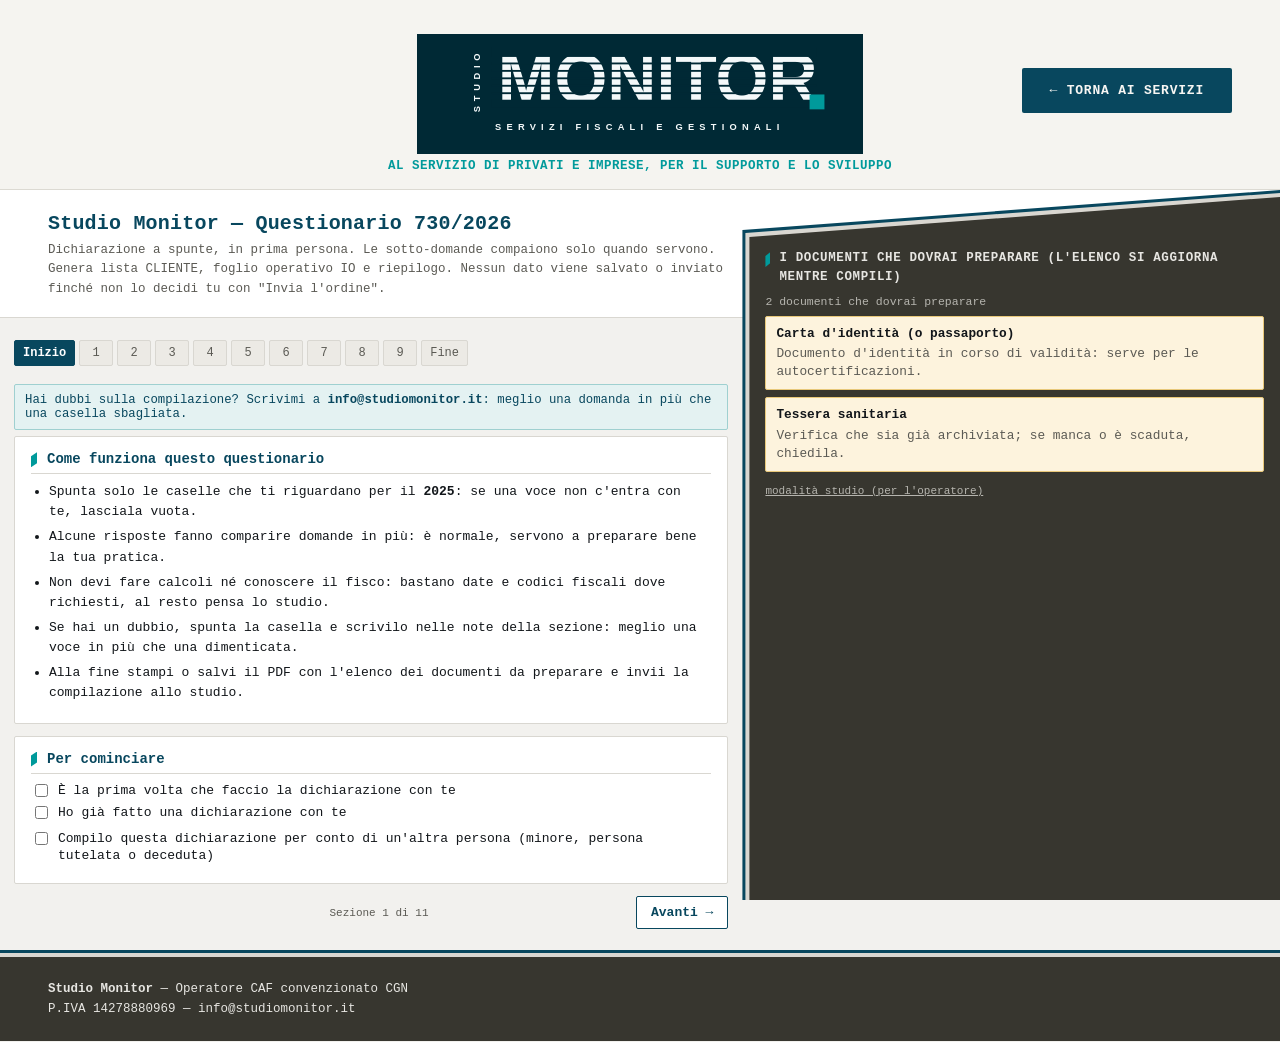
==== questionario-730.html @ 47b0ce0a "Add files via upload" ====
<!DOCTYPE html>
<html lang="it">
<head>
<meta charset="UTF-8">
<meta name="viewport" content="width=device-width, initial-scale=1">
<meta name="robots" content="noindex, nofollow">
<link rel="icon" type="image/svg+xml" href="Studio%20Monitor%20Favicon.svg">
<title>Studio Monitor — Questionario 730</title>
<style>
  :root{
    /* Palette Studio Monitor (C0) — identica a sito/stile.css */
    --petrolio:#08475E; --teal:#009a9b; --giallo:#F0B429;
    --grigio-scuro:#37362f; --sfondo-header:#f5f4f0; --bordo-header:#dcdad3;
    --bordo-chiaro:#d9d7d1;
    --mono:ui-monospace, SFMono-Regular, Menlo, Consolas, monospace;
    --header-h:190px;   /* stessa altezza dell'intestazione delle altre pagine */
    --panel-w:clamp(380px, 42vw, 620px);   /* larghezza del pannello documenti su PC */
    --tslant:4px;   /* inclinazione dei lati corti dei rettangolini teal */
    /* I vecchi nomi restano (li usano centinaia di regole qui sotto):
       cambiano solo i colori a cui puntano. */
    --blue:#08475E; --blue-dark:#08475E; --bg:#f2f1ee; --card:#ffffff;
    --border:#d9d7d1; --io:#e4f2f2; --io-border:#9fd0d0;
    --cli:#fdf3dd; --cli-border:#e8c87a; --text:#12161a; --muted:#5b5a54;
  }
  *{box-sizing:border-box;}
  /* barra di scorrimento SEMPRE presente, come in stile.css: senza, passando da uno
     step corto a uno lungo la larghezza cambia e il logo centrato "balla" di ~7px */
  html{overflow-y:scroll;}
  /* colonna: contenuto + piede sotto l'intestazione fissa. Il contenuto si allarga
     e spinge il piede in fondo, così resta appoggiato al fondo della finestra. */
  body{margin:0;font-family:var(--mono);background:var(--bg);color:var(--text);
       min-height:100vh;display:flex;flex-direction:column;
       padding-top:var(--header-h);}
  /* tutte le spunte del questionario sono gialle */
  input[type=checkbox], input[type=radio]{accent-color:var(--giallo);}
  /* ===== INTESTAZIONE — IDENTICA alle altre pagine del sito =====
     (copiata da sito/stile.css: fissa, logo centrato, sottotitolo teal sotto) */
  .site-header{
    position:fixed; top:0; left:0; right:0; height:var(--header-h);
    background:var(--sfondo-header);
    border-bottom:1px solid var(--bordo-header);
    z-index:20;
    display:flex; flex-direction:column; align-items:center; justify-content:flex-start;
    padding-top:34px;
    gap:5px;
  }
  .logo{display:block; line-height:0;}
  .logo img{height:120px; width:auto; display:block;}
  .header-sub{
    color:var(--teal);
    font-size:12.5px; text-transform:uppercase; letter-spacing:.04em; font-weight:600;
  }
  /* "Torna ai servizi" — stessa resa e stessa posizione del "Contattaci" del sito */
  .torna-btn{
    position:fixed; top:68px; right:48px;
    background:var(--petrolio); color:#f7f6f3; text-decoration:none;
    font-family:var(--mono);
    font-weight:700; font-size:13px; letter-spacing:.06em; text-transform:uppercase;
    padding:15px 28px; border-radius:2px;
    z-index:40;
  }
  /* hover solo con puntatore vero (su touch resterebbe "appiccicato"); sul touch
     il giallo compare mentre si preme (:active) — stessa regola di stile.css */
  @media (hover:hover){ .torna-btn:hover{color:var(--giallo);} }
  .torna-btn:active{color:var(--giallo);}
  @media (max-width:900px){ .torna-btn{right:24px;} }
  /* ===== schermi stretti: intestazione compatta, identica a quella del sito ===== */
  @media (max-width:820px){
    :root{--header-h:112px;}
    .site-header{padding-top:12px; gap:4px;}
    .logo img{height:64px;}
    .header-sub{font-size:10px; line-height:1.3; text-align:center; padding:0 8px;}
    /* "Torna ai servizi" fisso si sovrapporrebbe al logo: scende nel flusso, sopra la
       banda titolo, equidistante dalle due (12px). z-index:auto è OBBLIGATORIO: da
       figlio flex lo z-index:40 della regola base varrebbe anche da statico, e
       scorrendo il bottone passerebbe SOPRA l'intestazione fissa (z-index:20). */
    .torna-btn{position:static; z-index:auto; align-self:flex-start; margin:12px 0 12px 14px; padding:10px 16px; font-size:12px;}
  }
  /* ===== BANDA TITOLO — PROVVISORIA =====
     Ospita titolo e descrizione, che prima stavano nell'intestazione insieme al logo.
     Sistemazione definitiva da decidere. */
  .q-intro{
    background:var(--card);
    border-bottom:1px solid var(--border);
    padding:22px 48px 18px;
  }
  .q-intro h1{margin:0 0 6px;font-size:20px;font-weight:800;color:var(--petrolio);letter-spacing:.01em;}
  .q-intro p{margin:0;font-size:12.5px;color:var(--muted);line-height:1.55;max-width:95ch;}
  @media (max-width:640px){ .q-intro{padding:18px 24px 14px;} }
  /* ===== PIEDE (cornice grigio+petrolio che chiude la pagina) ===== */
  .q-footer{
    background:var(--grigio-scuro); color:#e7e6e2;
    border-top:4px solid var(--bordo-chiaro, #d9d7d1);
    box-shadow:0 -3px 0 0 var(--petrolio);
    padding:22px 48px;
    font-size:12.5px; line-height:1.6;
  }
  .q-footer a{color:#e7e6e2;text-decoration:none;}
  @media (hover:hover){ .q-footer a:hover{color:var(--giallo);text-decoration:underline;} }
  .q-footer a:active{color:var(--giallo);}
  @media (max-width:640px){ .q-footer{padding:20px 24px;} }
  .layout{display:grid;grid-template-columns:1.15fr 1fr;gap:14px;padding:14px;align-items:start;flex:1 0 auto;}
  @media (max-width:980px){.layout{grid-template-columns:1fr;}}
  .card{background:var(--card);border:1px solid var(--border);border-radius:2px;padding:14px 16px;margin-bottom:12px;}
  .card h2{position:relative;padding-left:16px;font-size:14px;margin:0 0 8px;color:var(--blue-dark);border-bottom:1px solid var(--border);padding-bottom:6px;}
  .card h2::before{
    content:"";position:absolute;left:0;top:1px;width:6px;height:15px;
    background:var(--teal);
    clip-path:polygon(0 var(--tslant), 100% 0, 100% calc(100% - var(--tslant)), 0 100%);
  }
  .card h3{font-size:12.5px;margin:10px 0 4px;color:var(--muted);}
  label.q{display:flex;align-items:flex-start;gap:7px;font-size:13px;margin:4px 0;cursor:pointer;line-height:1.35;}
  label.q.sub{margin-left:22px;font-size:12.5px;}
  label.q.sub::before{content:"\21B3";color:var(--muted);margin-right:2px;}
  label.q input{margin-top:2px;}
  .child{margin-left:6px;border-left:2px solid var(--io-border);padding-left:8px;}
  .grid2{display:grid;grid-template-columns:1fr 1fr;gap:6px 10px;}
  .field{font-size:12.5px;margin:5px 0;}
  .field label{display:block;color:var(--muted);margin-bottom:2px;}
  .field input, .field select{width:100%;padding:5px 7px;font-size:13px;font-family:inherit;border:1px solid var(--border);border-radius:2px;}
  .field textarea{width:100%;padding:5px 7px;font-size:13px;border:1px solid var(--border);border-radius:2px;font-family:inherit;resize:vertical;}
  /* campo selezionato = bordino teal (stessa lingua del menù del sito) */
  .field input:focus, .field select:focus, .field textarea:focus{
    border-color:var(--teal);outline:none;box-shadow:inset 3px 0 0 0 var(--teal);
  }
  .hint{font-size:11px;color:var(--muted);margin-top:2px;}
  .notebox{background:var(--io);border:1px solid var(--io-border);border-radius:2px;padding:8px 10px;font-size:12.3px;color:var(--blue-dark);margin:6px 0;}
  .sez-avvisi{background:var(--cli);border:1px solid var(--cli-border);border-radius:2px;padding:8px 10px;font-size:12.3px;color:#8a5a00;margin-top:10px;}
  .sez-avvisi:empty{display:none;}
  .cfwrap{display:flex;gap:4px;flex-wrap:nowrap;}
  .cfwrap .cfcell{width:26px;min-width:26px;height:30px;text-align:center;text-transform:uppercase;font-family:var(--mono);font-size:15px;border:1px solid var(--border);border-radius:2px;padding:0;}
  .cfwrap .cfcell:focus{border-color:var(--teal);outline:none;box-shadow:0 0 0 2px rgba(0,154,155,.20);}
  .cfsep{width:6px;}
  .phone-row{display:flex;gap:6px;}
  .phone-row .pref{width:64px;flex:0 0 auto;}
  .fam-table{width:100%;border-collapse:collapse;font-size:12px;margin-top:4px;}
  .fam-table th,.fam-table td{border:1px solid var(--border);padding:3px 4px;}
  .fam-table input[type=text]{width:100%;border:none;font-size:12px;padding:2px;}
  .fam-table input[type=checkbox]{transform:scale(1.1);}
  .fam-table th{background:#eceae5;font-weight:600;text-align:left;color:var(--petrolio);}
  .fam-table td.ck{text-align:center;}
  .fam-table td.rowdel{text-align:center;}
  .btnrow-del{background:#fdeceb;color:#b00020;border:1px solid #f0b8b8;border-radius:2px;width:24px;height:24px;line-height:1;cursor:pointer;font-size:13px;font-family:inherit;}
  @media (hover:hover){ .btnrow-del:hover{background:#f8d7d7;} }
  .btnrow-del:active{background:#f8d7d7;}
  @media (max-width:640px){ .btnrow-del{width:32px;height:32px;font-size:15px;} }
  .fam-table input[type=date]{width:100%;border:none;font-size:12px;padding:2px;font-family:inherit;color:var(--text);}
  .fam-table select{width:100%;border:none;font-size:12px;padding:2px;background:#fff;color:var(--text);}
  input.cfmini{font-family:var(--mono);text-transform:uppercase;}
  .addrow{font-size:12px;margin-top:4px;background:none;border:1px dashed var(--muted);border-radius:2px;padding:3px 8px;cursor:pointer;color:var(--muted);font-family:inherit;}
  @media (hover:hover){ .addrow:hover{border-color:var(--giallo);color:var(--petrolio);} }
  .addrow:active{border-color:var(--giallo);color:var(--petrolio);}
  /* ===== PANNELLO DOCUMENTI — vale per ENTRAMBE le modalità
     (fino al 17-07-2026 solo lato cliente; la modalità studio usava ancora
     la veste del vecchio prototipo) =====
     È una zona da LEGGERE, non da compilare: prende la stessa veste del menù
     laterale del sito (fondo grigio scuro, taglio diagonale, cornice a due toni),
     così si stacca a colpo d'occhio dalla colonna dove si compila.
     TRE strati sovrapposti, perché il taglio diagonale tosa via bordi e ombre
     (è lo stesso motivo per cui nel sito la cornice del menù è fatta di elementi
     a parte, .side-border-diag / .side-border-right):
       1. .sticky     = filo petrolio, 3px  (esterno)
       2. .docpanel   = filo chiaro,   4px  (intermedio, tocca il pannello)
       3. .docpanel-in = fondo grigio scuro (dove sta il contenuto)
     Stesso ordine e stessi spessori della cornice del menù del sito. */
  .sticky{
    position:static;   /* non è lei a seguire lo scorrimento: v. .docpanel-body */
    background:var(--petrolio);
    clip-path:polygon(0 40px, 100% 0, 100% 100%, 0 100%);
    padding:3px 0 0 3px;
  }
  .docpanel{
    background:var(--bordo-chiaro);
    clip-path:polygon(0 40px, 100% 0, 100% 100%, 0 100%);
    padding:4px 0 0 4px;
    height:100%;
  }
  .docpanel-in{
    background:var(--grigio-scuro);
    clip-path:polygon(0 40px, 100% 0, 100% 100%, 0 100%);
    padding:52px 16px 18px;
    height:100%;
  }
  @media (min-width:981px){
    /* Su PC il pannello si comporta ESATTAMENTE come il menù laterale delle altre
       pagine: è FISSO, attaccato al bordo destro, e va dall'intestazione fino in
       fondo alla finestra, scavalcando il piede. Il piede si limita a lasciargli
       spazio con un padding, come fa il piede del sito col menù (padding-left:300px). */
    .sticky{
      position:fixed;
      top:var(--header-h); right:0; bottom:0;
      width:var(--panel-w);
      z-index:10;
    }
    .docpanel-in{overflow:hidden;}
    /* è l'elenco a scorrere dentro il pannello fisso */
    .docpanel-body{height:100%; overflow:auto;}
    .docpanel .tabpanel{max-height:none;}
    /* il questionario occupa da solo la riga e lascia libero lo spazio del pannello */
    .layout{
      grid-template-columns:1fr;
      padding-right:calc(var(--panel-w) + 14px);
    }
    .q-footer{padding-right:calc(var(--panel-w) + 40px);}
  }
  @media (max-width:980px){
    /* impilato sotto il modulo: la cornice a due toni si chiude su TUTTI i lati
       (su PC il pannello è attaccato al bordo destro e i lati destro/inferiore non servono) */
    .sticky{padding:3px;}
    .docpanel{padding:4px;}
  }
  /* i testi che stanno DIRETTAMENTE sul grigio vanno schiariti
     (le voci dei documenti no: sono già schede chiare, restano come sono) */
  .docpanel .paneltitle{
    color:#e7e6e2;font-size:12.5px;font-weight:700;
    text-transform:uppercase;letter-spacing:.05em;line-height:1.5;
    position:relative;padding-left:14px;
  }
  /* rettangolino teal a sinistra, come le voci del menù */
  .docpanel .paneltitle::before{
    content:"";position:absolute;left:0;top:3px;width:5px;height:15px;
    background:var(--teal);
    clip-path:polygon(0 var(--tslant), 100% 0, 100% calc(100% - var(--tslant)), 0 100%);
  }
  .docpanel .count{color:#b6b5af;}
  .docpanel .empty{color:#b6b5af;}
  /* link "modalità studio / vista cliente" in fondo al pannello: era --muted,
     illeggibile sul grigio scuro */
  .docpanel .hint, .docpanel .hint a{color:#b6b5af;}
  /* il riquadro bianco della lista sparisce: le schede galleggiano sul grigio.
     Lo scorrimento interno (max-height:72vh) resta com'era: senza, con molti
     documenti il pannello supererebbe l'altezza dello schermo e smetterebbe di
     seguire lo scorrimento. */
  .docpanel .tabpanel{
    background:none;border:none;padding:0;
  }
  /* linguette (solo studio): stessa veste delle voci del sottomenù del sito
     (fondo petrolio, scritta chiara, barretta teal a sinistra, ATTIVA = scritta
     gialla — colori e maiuscole di stile.css; corpo ridotto: qui le voci stanno
     in tre affiancate, non a tutta larghezza) */
  /* agganciate in alto: NON scorrono via con l'elenco (richiesta 17-07-2026).
     Su PC lo scorrimento è quello interno di .docpanel-body (top:0 = cima del
     pannello); su mobile è la pagina a scorrere e si fermano sotto l'intestazione
     fissa. Il fondo grigio copre ciò che scorre sotto, anche nei 4px tra i bottoni;
     8px di padding al posto del margine, così niente spiraglio scoperto. */
  .tabs{display:flex;gap:4px;padding-bottom:8px;background:var(--grigio-scuro);
        position:sticky;top:0;z-index:3;}
  .tabs button{
    position:relative;flex:1;padding:9px 6px 9px 16px;
    font-size:11px;font-family:var(--mono);font-weight:600;line-height:1.35;
    letter-spacing:.04em;text-transform:uppercase;text-align:left;
    border:none;background:var(--petrolio);color:#dfe3e3;border-radius:0;cursor:pointer;
  }
  .tabs button::before{
    content:"";position:absolute;left:6px;top:50%;transform:translateY(-50%);
    width:5px;height:14px;background:var(--teal);
    clip-path:polygon(0 var(--tslant), 100% 0, 100% calc(100% - var(--tslant)), 0 100%);
  }
  @media (hover:hover){ .tabs button:hover{color:var(--giallo);} }
  .tabs button:active{color:var(--giallo);}
  .tabs button.active{color:var(--giallo);font-weight:700;}
  /* mobile: qui scorre la pagina, non il pannello → si fermano sotto l'intestazione */
  @media (max-width:980px){ .tabs{top:var(--header-h);} }
  .tabpanel{display:none;border:1px solid var(--border);border-top:none;border-radius:0 0 2px 2px;background:var(--card);padding:12px 14px;max-height:72vh;overflow:auto;}
  .tabpanel.active{display:block;}
  .item{border-radius:2px;padding:8px 10px;margin-bottom:7px;font-size:12.8px;line-height:1.4;}
  .item.io{background:var(--io);border:1px solid var(--io-border);}
  .item.cli{background:var(--cli);border:1px solid var(--cli-border);}
  .item .nome{font-weight:600;}
  .item .dove{margin-top:3px;color:var(--blue-dark);}
  .item .dove b{color:var(--blue-dark);}
  .item .nota{margin-top:3px;color:var(--muted);}
  .badge{display:inline-block;font-size:10px;padding:1px 6px;border-radius:2px;margin-left:6px;vertical-align:1px;}
  .badge.io{background:var(--teal);color:#fff;}
  .badge.cli{background:#8a5a00;color:#fff;}
  .empty{color:var(--muted);font-style:italic;font-size:12.5px;}
  .count{font-size:11.5px;color:var(--muted);margin-bottom:8px;}
  .copybtn{float:right;font-size:11px;font-family:inherit;padding:3px 9px;border:1px solid var(--border);background:#eceae5;border-radius:2px;cursor:pointer;color:var(--petrolio);}
  @media (hover:hover){ .copybtn:hover{border-color:var(--giallo);} }
  .copybtn:active{border-color:var(--giallo);}
  /* il riepilogo poggia DIRETTAMENTE sul grigio scuro: testi schiariti.
     La stampa non c'entra: buildPrintHtml copia l'HTML fuori da .rieplist/#tab-riep,
     quindi lì valgono i colori di stampa, non questi. */
  .rieplist{font-size:13px;line-height:1.6;color:#d8d7d2;}
  .rieplist b{color:#f5f4f0;}
  .warn{color:#a15c00;}
  #tab-riep .warn{color:#e8b45a;}
  .actions{display:flex;gap:8px;flex-wrap:wrap;margin-top:6px;}
  .actions button{padding:8px 12px;font-size:12.5px;font-family:inherit;border:1px solid var(--border);border-radius:2px;cursor:pointer;background:#eceae5;color:var(--blue-dark);}
  @media (hover:hover){ .actions button:hover{border-color:var(--giallo);} }
  .actions button:active{border-color:var(--giallo);}
  .actions button.primary{background:var(--petrolio);border-color:var(--petrolio);color:#f7f6f3;font-weight:700;letter-spacing:.04em;}
  @media (hover:hover){ .actions button.primary:hover{color:var(--giallo);border-color:var(--petrolio);} }
  .actions button.primary:active{color:var(--giallo);border-color:var(--petrolio);}
  #invio_status{font-size:12px;margin-top:6px;}
  #print-area{display:none;}
  @media print{
    header, .layout, .q-footer, .q-intro, .torna-btn{display:none !important;}
    /* in stampa niente colonna flex né spazio per l'intestazione fissa: resta solo #print-area */
    body{background:#fff;display:block;padding-top:0;}
    #print-area{display:block;font-size:12px;color:#000;line-height:1.45;padding:0 4px;}
    .p-head{border-bottom:2px solid #000;padding-bottom:8px;margin-bottom:14px;}
    .p-head .p-studio{font-size:17px;font-weight:700;}
    .p-head .p-recapiti{font-size:11px;margin-top:2px;}
    .p-title{font-size:14px;font-weight:700;margin:10px 0 2px;}
    .p-sub{font-size:11px;color:#333;margin-bottom:10px;}
    .p-sez{font-size:13px;font-weight:700;border-bottom:1px solid #888;margin:16px 0 6px;padding-bottom:2px;}
    .p-item{margin:0 0 7px;}
    .p-item .p-nota{font-size:11px;color:#333;}
    .p-box{border:1px solid #000;border-radius:4px;padding:10px 12px;margin:10px 0;}
    .p-firma{display:flex;gap:30px;margin-top:26px;}
    .p-firma div{flex:1;border-top:1px solid #000;padding-top:3px;font-size:11px;}
    .p-page{page-break-before:always;}
    .p-foot{margin-top:18px;font-size:10px;color:#444;border-top:1px solid #aaa;padding-top:4px;}
  }
  /* modalità cliente / studio */
  body.mode-cliente .studio-only{display:none !important;}
  body.mode-studio .cliente-only{display:none !important;}
  body.mode-cliente #questionario .card{display:none;}
  body.mode-cliente #questionario .card.step-active{display:block;}
  .paneltitle{font-size:13px;font-weight:600;color:var(--blue-dark);margin-bottom:8px;}
  /* si ferma sotto l'intestazione fissa, non sotto il bordo dello schermo */
  #stepper{display:flex;gap:4px;flex-wrap:wrap;margin-bottom:10px;position:sticky;top:var(--header-h);background:var(--bg);padding:8px 0;z-index:5;}
  #stepper button{min-width:34px;padding:5px 8px;font-size:12px;font-family:inherit;border:1px solid var(--border);background:#eceae5;border-radius:2px;cursor:pointer;color:var(--muted);}
  @media (hover:hover){ #stepper button:hover{color:var(--petrolio);border-color:var(--giallo);} }
  #stepper button:active{color:var(--petrolio);border-color:var(--giallo);}
  #stepper button.done{border-color:var(--teal);color:var(--petrolio);}
  #stepper button.cur{background:var(--petrolio);border-color:var(--petrolio);color:#fff;font-weight:700;}
  @media (hover:hover){ #stepper button.cur:hover{color:var(--giallo);border-color:var(--petrolio);} }
  #stepper button.cur:active{color:var(--giallo);border-color:var(--petrolio);}
  .wiznav{display:flex;justify-content:space-between;align-items:center;margin:10px 0;}
  .wiznav button{padding:8px 14px;font-size:13px;font-family:inherit;font-weight:600;border:1px solid var(--petrolio);background:#fff;color:var(--blue-dark);border-radius:2px;cursor:pointer;}
  @media (hover:hover){ .wiznav button:hover{border-color:var(--giallo);color:var(--petrolio);} }
  .wiznav button:active{border-color:var(--giallo);color:var(--petrolio);}
  body.mode-studio #stepper, body.mode-studio .wiznav{display:none;}
  .introlist{margin:4px 0 2px;padding-left:18px;font-size:13px;line-height:1.55;}
  .introlist li{margin-bottom:5px;}
  /* ---------- A3: resa mobile ---------- */
  #cf_single{display:none;}
  @media (max-width:640px){
    /* 16px = niente auto-zoom di iOS al focus dei campi */
    .field input, .field select, .field textarea, .fam-table input, .fam-table select{font-size:16px;}
    .grid2{grid-template-columns:1fr;}
    .tabpanel{max-height:none;}
    #stepper button{padding:9px 12px;font-size:13px;}
    .wiznav button{padding:12px 18px;font-size:15px;}
    .actions button{padding:12px 14px;font-size:14px;}
    label.q{margin:7px 0;}
    /* codice fiscale: campo unico al posto delle 16 celle */
    #cfwrap{display:none;}
    #cf_single{display:block;letter-spacing:2px;}
    /* tabelle famiglia: ogni riga diventa una scheda numerata */
    .fam-table{counter-reset:fam;}
    .fam-table, .fam-table tbody, .fam-table tr{display:block;}
    .fam-table tr:not([data-row]){display:none;}
    .fam-table tr[data-row]{counter-increment:fam;border:1px solid var(--io-border);border-radius:2px;padding:8px 10px 4px;margin-bottom:10px;background:#fbfdfd;}
    .fam-table tr[data-row]::before{display:block;font-weight:600;color:var(--blue-dark);font-size:13px;border-bottom:1px solid var(--border);padding-bottom:4px;margin-bottom:6px;}
    #fam1 tr[data-row]::before{content:"Figlio/a " counter(fam);}
    #fam2 tr[data-row]::before{content:"Familiare " counter(fam);}
    .fam-table td{display:flex;align-items:center;justify-content:space-between;gap:10px;border:none;padding:5px 0;}
    .fam-table td::before{content:attr(data-label);font-size:12.5px;color:var(--muted);flex:0 0 44%;}
    .fam-table td input[type=text], .fam-table td input[type=date], .fam-table td select{flex:1;width:auto;min-width:0;border:1px solid var(--border);border-radius:2px;padding:6px;background:#fff;}
    .fam-table input[type=checkbox]{transform:scale(1.35);margin-right:6px;}
    .addrow{padding:9px 12px;font-size:14px;}
  }
</style>
</head>
<body>

<header class="site-header">
  <a class="logo" href="index.html" aria-label="Studio Monitor — vai alla home">
    <img src="Studio%20Monitor%20Logo.svg" alt="Studio Monitor">
  </a>
  <div class="header-sub">Al servizio di privati e imprese, per il supporto e lo sviluppo</div>
</header>

<a class="torna-btn" href="privati.html">&larr; Torna ai servizi</a>

<div class="q-intro">
  <h1 id="hdr-titolo">Prototipo motore 730 — Fase 3 (v2)</h1>
  <p>Dichiarazione a spunte, in prima persona. Le sotto-domande compaiono solo quando servono. Genera lista CLIENTE, foglio operativo IO e riepilogo. Nessun dato viene salvato o inviato finché non lo decidi tu con "Invia l'ordine".</p>
</div>

<div class="layout">

  <div id="questionario">

    <div id="stepper" class="cliente-only"></div>

    <div class="notebox">Hai dubbi sulla compilazione? Scrivimi a <b class="cfg-email">info@studiomonitor.it</b>: meglio una domanda in più che una casella sbagliata.</div>

    <div class="card">
      <h2>Come funziona questo questionario</h2>
      <ul class="introlist">
        <li>Spunta solo le caselle che ti riguardano per il <b>2025</b>: se una voce non c'entra con te, lasciala vuota.</li>
        <li>Alcune risposte fanno comparire domande in più: è normale, servono a preparare bene la tua pratica.</li>
        <li>Non devi fare calcoli né conoscere il fisco: bastano date e codici fiscali dove richiesti, al resto pensa lo studio.</li>
        <li>Se hai un dubbio, spunta la casella e scrivilo nelle note della sezione: meglio una voce in più che una dimenticata.</li>
        <li>Alla fine stampi o salvi il PDF con l'elenco dei documenti da preparare e invii la compilazione allo studio.</li>
      </ul>
    </div>

    <div class="card">
      <h2>Per cominciare</h2>
      <label class="q"><input type="checkbox" data-q="q_prima_volta" data-excl="start"> È la prima volta che faccio la dichiarazione con te</label>
      <label class="q"><input type="checkbox" data-q="q_gia_cliente" data-excl="start"> Ho già fatto una dichiarazione con te</label>
      <div class="notebox child" data-parent="q_gia_cliente" style="display:none">
        Bene: molti dei tuoi dati e documenti potrebbero già essere nei miei archivi, e la preparazione
        della pratica sarà più rapida. Compila comunque tutto il questionario: vale quello che è
        successo nel 2025.
      </div>
      <label class="q" style="margin-top:8px;"><input type="checkbox" data-q="q_per_conto_altri"> Compilo questa dichiarazione per conto di un'altra persona (minore, persona tutelata o deceduta)</label>
      <div class="child" data-parent="q_per_conto_altri" style="display:none">
        <div class="field"><label>In che veste la presenti?</label>
          <select data-field="dich_qualifica">
            <option value=""></option>
            <option>genitore / rappresentante di minore</option>
            <option>tutore</option>
            <option>amministratore di sostegno</option>
            <option>erede</option>
          </select>
        </div>
        <div class="grid2">
          <div class="field"><label>Cognome e nome di chi compila</label><input type="text" data-field="dich_nome"></div>
          <div class="field"><label>Codice fiscale di chi compila</label><input type="text" class="cfmini" maxlength="16" data-field="dich_cf"><div class="hint" id="dich_cf_status"></div></div>
        </div>
        <div class="field"><label>Residenza di chi compila</label><input type="text" data-field="dich_residenza"></div>
        <div class="field"><label>Data del decesso (solo se sei erede)</label><input type="date" data-field="dich_data_decesso" min="2025-01-01" max="2026-09-30"></div>
        <div class="hint">In dichiarazione servono i dati di entrambi: i tuoi (chi presenta) e quelli della persona per cui dichiari. Se sei erede, il 730 si può usare per i decessi avvenuti fino al 30-09-2026; il rimborso arriva direttamente dall'Agenzia delle Entrate, quindi nella sezione 8 spunta anche "Non ho un sostituto d'imposta" e indica l'IBAN tuo, come erede.</div>
      </div>
      <div class="sez-avvisi" id="avv-percominciare"></div>
    </div>

    <div class="card">
      <h2>1 · I miei dati</h2>
      <div class="notebox child" data-parent="q_per_conto_altri" style="display:none">
        Da qui in poi rispondi riferendoti alla <b>persona per cui presenti la dichiarazione</b>: i dati, i redditi e le spese sono i suoi.
      </div>
      <div class="grid2">
        <div class="field"><label>Cognome e nome</label><input type="text" data-field="nome" placeholder="Cognome Nome"></div>
        <div class="field"><label>Email</label><input type="email" data-field="email"></div>
      </div>

      <div class="field">
        <label>Codice fiscale</label>
        <div class="cfwrap" id="cfwrap">
          <input class="cfcell"><input class="cfcell"><input class="cfcell"><input class="cfcell"><input class="cfcell"><input class="cfcell">
          <span class="cfsep"></span>
          <input class="cfcell"><input class="cfcell"><input class="cfcell"><input class="cfcell"><input class="cfcell"><input class="cfcell">
          <span class="cfsep"></span>
          <input class="cfcell"><input class="cfcell"><input class="cfcell"><input class="cfcell">
        </div>
        <input type="text" class="cfmini" id="cf_single" maxlength="16" autocomplete="off" placeholder="il tuo codice fiscale">
        <input type="hidden" data-field="cf" id="cf_hidden">
        <div class="hint" id="cf_status"></div>
      </div>

      <div class="field">
        <label>Numero di telefono</label>
        <div class="phone-row">
          <input class="pref" type="text" data-field="prefisso" value="+39">
          <input type="text" data-field="cell" inputmode="numeric" maxlength="10" placeholder="3331234567">
        </div>
      </div>

      <div class="field"><label>Residenza attuale</label><input type="text" data-field="residenza"></div>
      <label class="q"><input type="checkbox" data-q="q_cambio_residenza_si"> Ho cambiato residenza dall'ultima dichiarazione a oggi</label>

      <label class="q"><input type="checkbox" data-q="q_stato_civile_change"> Nel 2025 è cambiato il mio stato civile</label>
      <div class="child" data-parent="q_stato_civile_change" style="display:none">
        <label class="q sub"><input type="checkbox" data-q="q_sc_matrimonio"> Mi sono sposato/a o unito/a civilmente</label>
        <div class="child" data-parent="q_sc_matrimonio" style="display:none">
          <div class="field"><label>Data del matrimonio / unione civile (2025)</label><input type="date" class="d2025" data-field="data_matrimonio" min="2025-01-01" max="2025-12-31"></div>
        </div>
        <label class="q sub"><input type="checkbox" data-q="q_sc_separazione"> Mi sono separato/a legalmente (la separazione di fatto non conta)</label>
        <div class="child" data-parent="q_sc_separazione" style="display:none">
          <div class="field"><label>Data della separazione legale (2025)</label><input type="date" class="d2025" data-field="data_separazione" min="2025-01-01" max="2025-12-31"></div>
        </div>
        <label class="q sub"><input type="checkbox" data-q="q_sc_divorzio"> Ho divorziato (matrimonio sciolto)</label>
        <div class="child" data-parent="q_sc_divorzio" style="display:none">
          <div class="field"><label>Data del divorzio (2025)</label><input type="date" class="d2025" data-field="data_divorzio" min="2025-01-01" max="2025-12-31"></div>
        </div>
        <label class="q sub"><input type="checkbox" data-q="q_sc_vedovanza"> Sono rimasto/a vedovo/a</label>
        <div class="child" data-parent="q_sc_vedovanza" style="display:none">
          <div class="field"><label>Data del decesso del coniuge (2025)</label><input type="date" class="d2025" data-field="data_vedovanza" min="2025-01-01" max="2025-12-31"></div>
        </div>
        <div class="field" style="margin-top:6px"><label>Note (facoltative)</label><input type="text" data-field="stato_civile_note" placeholder="dettagli utili"></div>
        <div class="hint">Si indicano solo variazioni avvenute nel 2025. Con le date calcolo io i mesi a carico del coniuge: non devi fare conti.</div>
      </div>
      <div class="field" style="margin-top:8px"><label>Note su questa sezione (facoltative)</label><textarea rows="2" data-field="note_sez1" placeholder="qualcosa da segnalarmi?"></textarea></div>
      <div class="sez-avvisi" id="avv-sez1"></div>
    </div>

    <div class="card">
      <h2>2 · La mia famiglia</h2>
      <label class="q"><input type="checkbox" data-q="q_coniugato"> Sono coniugato/a o unito/a civilmente (spunta anche se lo eri solo per una parte del 2025)</label>
      <div class="child" data-parent-any="q_coniugato q_sc_matrimonio q_sc_separazione q_sc_divorzio q_sc_vedovanza" style="display:none">
        <div class="grid2">
          <div class="field"><label>Cognome e nome del coniuge</label><input type="text" data-field="coniuge_nome"></div>
          <div class="field"><label>Codice fiscale del coniuge</label><input type="text" class="cfmini" maxlength="16" data-field="coniuge_cf"></div>
        </div>
        <div class="hint">Il codice fiscale del coniuge va indicato in dichiarazione anche se non è a tuo carico — e anche se il matrimonio è iniziato o finito durante il 2025 (separazione, divorzio, vedovanza): per quella parte dell'anno eravate coniugi.</div>
        <label class="q sub"><input type="checkbox" data-q="q_coniuge_carico"> Il coniuge è fiscalmente a mio carico</label>
        <div class="hint" style="margin-left:22px">"A carico" vuol dire che nel 2025 ha guadagnato in tutto <b>non più di 2.840,51 € lordi</b>, contando tutti i suoi redditi. Se vi siete sposati o separati durante il 2025, i mesi li calcolo io dalla data indicata nella sezione 1.</div>
      </div>

      <label class="q" style="margin-top:8px;"><input type="checkbox" data-q="q_figli"> Ho figli</label>
      <div class="child" data-parent="q_figli" style="display:none">
        <table class="fam-table" id="fam1">
          <tr><th>Nome</th><th style="width:106px">Data di nascita</th><th style="width:140px">Codice fiscale</th><th style="width:64px">% a carico</th><th style="width:54px" title="Nel 2025 ha avuto redditi suoi (stipendio, affitti...)">Redditi propri</th><th style="width:50px" title="Disabilità riconosciuta (L. 104 o invalidità)">Disabilità</th><th style="width:54px" title="Figlio/a in affido preadottivo: il codice fiscale non va indicato">Affido preadott.</th><th style="width:106px" title="Se purtroppo è deceduto/a nel 2025, indica la data">Decesso 2025</th><th style="width:30px"></th></tr>
        </table>
        <button class="addrow" data-addfam="fam1">+ aggiungi figlio/a</button>
        <div class="hint">Un figlio conta come "a carico" se nel 2025 ha guadagnato in tutto <b>non più di 4.000 € lordi</b> (vale fino a tutto l'anno in cui compie 24 anni) oppure <b>non più di 2.840,51 €</b> dai 25 anni in su. Indicalo anche se la detrazione la prende tutta l'altro genitore: in quel caso scegli 0%. Se ha avuto redditi suoi spunta "Redditi propri": controllo io se resta a carico. Età e mesi li calcolo io dalla data di nascita. Se un figlio è in <b>affido preadottivo</b> spunta la casella: il suo codice fiscale non va indicato in dichiarazione (per riservatezza) e puoi lasciarlo vuoto. Se purtroppo un figlio è <b>deceduto nel 2025</b>, indica la data: resta a carico fino a quel mese.</div>
      </div>

      <label class="q" style="margin-top:8px;"><input type="checkbox" data-q="q_altri_familiari"> Ho altri familiari a carico (genitori, nonni o altri parenti)</label>
      <div class="child" data-parent="q_altri_familiari" style="display:none">
        <table class="fam-table" id="fam2">
          <tr><th style="width:110px">Parentela</th><th>Nome</th><th style="width:140px">Codice fiscale</th><th style="width:58px" title="Vive con me nella stessa casa">Convive con me</th><th style="width:54px" title="Nel 2025 ha avuto redditi suoi">Redditi propri</th><th style="width:50px" title="Disabilità riconosciuta (L. 104 o invalidità)">Disabilità</th><th style="width:106px" title="Se purtroppo è deceduto/a nel 2025, indica la data">Decesso 2025</th><th style="width:30px"></th></tr>
        </table>
        <button class="addrow" data-addfam="fam2">+ aggiungi familiare</button>
        <div class="hint">Sono "a carico" se nel 2025 hanno guadagnato in tutto <b>non più di 2.840,51 € lordi</b>. Dal 2025 la detrazione c'è solo per <b>genitori e nonni che vivono con te</b>; per gli altri parenti conviventi la detrazione non c'è più, ma le spese che paghi per loro si possono ancora scaricare. Se purtroppo un familiare è <b>deceduto nel 2025</b>, indica la data: resta a carico fino a quel mese.</div>
      </div>
      <div class="field" style="margin-top:8px"><label>Note su questa sezione (facoltative)</label><textarea rows="2" data-field="note_sez2" placeholder="qualcosa da segnalarmi?"></textarea></div>
      <div class="sez-avvisi" id="avv-sez2"></div>
    </div>

    <div class="card">
      <h2>3 · Il mio lavoro e le mie entrate 2025</h2>
      <label class="q"><input type="checkbox" data-q="q_lav_dipendente"> Ho redditi da lavoro dipendente</label>
      <label class="q"><input type="checkbox" data-q="q_pensione"> Ho una pensione</label>
      <label class="q"><input type="checkbox" data-q="q_cocopro"> Ho una collaborazione (co.co.co. / a progetto)</label>
      <label class="q"><input type="checkbox" data-q="q_borse_studio"> Ho ricevuto borse di studio o indennità (es. NASpI)</label>
      <label class="q"><input type="checkbox" data-q="q_occasionale"> Ho avuto compensi da lavoro autonomo occasionale senza CU</label>
      <label class="q"><input type="checkbox" data-q="q_interessi_privati"> Ho percepito interessi su un prestito a un privato (redditi di capitale senza sostituto)</label>
      <label class="q"><input type="checkbox" data-q="q_diritti_autore"> Ho percepito diritti d'autore non certificati</label>
      <label class="q"><input type="checkbox" data-q="q_redditi_diversi_beni"> Ho avuto altri redditi diversi non da immobili (noleggio/locazione di beni)</label>
      <label class="q"><input type="checkbox" data-q="q_assegno_ricevuto"> Ricevo un assegno periodico dall'ex coniuge</label>
      <label class="q"><input type="checkbox" data-q="q_redditi_estero"> Ho prodotto redditi all'estero</label>
      <label class="q"><input type="checkbox" data-q="q_cripto"> Nel 2025 ho avuto guadagni da criptovalute</label>
      <label class="q"><input type="checkbox" data-q="q_assoc_partecipazione"> Ho percepito proventi da associazione in partecipazione, cointeressenza, recesso/liquidazione società</label>
      <label class="q"><input type="checkbox" data-q="q_plusvalenze_fin"> Ho realizzato plusvalenze da titoli/strumenti finanziari fuori regime amministrato</label>
      <label class="q"><input type="checkbox" data-q="q_sublocazione"> Ho subaffittato un immobile (sublocazione)</label>
      <label class="q"><input type="checkbox" data-q="q_tassazione_separata"> Ho percepito redditi a tassazione separata (TFR, arretrati) non riportati in CU</label>
      <label class="q"><input type="checkbox" data-q="q_somme_restituite"> Ho restituito somme già tassate in anni precedenti</label>
      <div class="field" style="margin-top:8px"><label>Note su questa sezione (facoltative)</label><textarea rows="2" data-field="note_sez3" placeholder="qualcosa da segnalarmi?"></textarea></div>
    </div>

    <div class="card">
      <h2>4 · I miei immobili</h2>
      <label class="q"><input type="checkbox" data-q="q_terreni"> Possiedo terreni</label>
      <div class="child" data-parent="q_terreni" style="display:none">
        <label class="q sub"><input type="checkbox" data-q="q_rivalutazione_terreno"> Ho rideterminato/rivalutato il valore di un terreno</label>
      </div>

      <label class="q"><input type="checkbox" data-q="q_fabbricati"> Possiedo fabbricati</label>
      <div class="child" data-parent="q_fabbricati" style="display:none">
        <label class="q sub"><input type="checkbox" data-q="q_fab_ab_principale"> Abitazione principale ed eventuali pertinenze</label>
        <label class="q sub"><input type="checkbox" data-q="q_fab_disposizione"> A disposizione (sfitto)</label>
        <label class="q sub"><input type="checkbox" data-q="q_fab_affittato"> Affittato</label>
        <label class="q sub"><input type="checkbox" data-q="q_fab_comodato_registrato"> In comodato d'uso gratuito registrato a figli/genitori</label>
        <label class="q sub"><input type="checkbox" data-q="q_fab_comodato_altro"> In comodato/prestito a terzi o altri familiari</label>
      </div>

      <label class="q"><input type="checkbox" data-q="q_immobile_2025_movimento"> Nel 2025 ho acquistato/venduto/ereditato/ricevuto in donazione un immobile</label>
      <label class="q"><input type="checkbox" data-q="q_venduto_meno5anni"> Ho venduto un immobile posseduto da meno di 5 anni (possibile plusvalenza)</label>
      <label class="q"><input type="checkbox" data-q="q_immobili_estero"> Possiedo immobili/terreni all'estero</label>
      <label class="q"><input type="checkbox" data-q="q_immobile_da_locare"> Ho costruito/acquistato un'abitazione destinata alla locazione</label>
      <label class="q"><input type="checkbox" data-q="q_iva_classe_ab"> Ho acquistato un'abitazione in classe energetica A/B con IVA</label>
      <div class="field" style="margin-top:8px"><label>Note su questa sezione (facoltative)</label><textarea rows="2" data-field="note_sez4" placeholder="qualcosa da segnalarmi?"></textarea></div>
    </div>

    <div class="card">
      <h2>5 · La mia casa: mutuo e lavori</h2>
      <label class="q"><input type="checkbox" data-q="q_mutuo_principale"> Pago un mutuo sull'abitazione principale</label>
      <label class="q"><input type="checkbox" data-q="q_acquisto_2025_mutuo"> Ho acquistato l'abitazione principale nel 2025 con un mutuo</label>
      <label class="q"><input type="checkbox" data-q="q_leasing_abitativo"> Ho un leasing per l'abitazione principale (alternativa al mutuo)</label>
      <label class="q"><input type="checkbox" data-q="q_mutuo_agrario"> Ho un mutuo agrario</label>

      <label class="q"><input type="checkbox" data-q="q_lavori_agevolati"> Ho pagato lavori agevolati nel 2025</label>
      <div class="child" data-parent="q_lavori_agevolati" style="display:none">
        <label class="q sub"><input type="checkbox" data-q="q_lavori_parti_comuni"> I lavori sono sulle parti comuni del condominio</label>
        <h3 style="margin-left:22px">Tipo di lavoro</h3>
        <label class="q sub"><input type="checkbox" data-q="q_tipo_ristrutturazione"> Ristrutturazione edilizia</label>
        <label class="q sub"><input type="checkbox" data-q="q_tipo_ecobonus"> Risparmio energetico (ecobonus)</label>
        <label class="q sub"><input type="checkbox" data-q="q_tipo_sismabonus"> Sismabonus</label>
        <label class="q sub"><input type="checkbox" data-q="q_tipo_barriere"> Eliminazione barriere architettoniche</label>
        <label class="q sub"><input type="checkbox" data-q="q_tipo_bonus_mobili"> Bonus mobili ed elettrodomestici</label>
      </div>

      <label class="q"><input type="checkbox" data-q="q_rate_bonus_precedenti"> Ho rate di bonus di anni precedenti ancora in corso</label>
      <div class="field" style="margin-top:8px"><label>Note su questa sezione (facoltative)</label><textarea rows="2" data-field="note_sez5" placeholder="qualcosa da segnalarmi?"></textarea></div>
      <div class="sez-avvisi" id="avv-sez5"></div>
    </div>

    <div class="card">
      <h2>6 · Le mie spese 2025</h2>
      <div class="notebox">Conta anche quello che hai pagato per un familiare a tuo carico (coniuge, figli…): si scarica lo stesso.</div>
      <h3>Salute e assistenza</h3>
      <label class="q"><input type="checkbox" data-q="q_spese_sanitarie"> Ho sostenuto spese sanitarie</label>
      <label class="q"><input type="checkbox" data-q="q_spese_sanitarie_disabilita"> Ho spese sanitarie per disabilità</label>
      <label class="q"><input type="checkbox" data-q="q_sanitarie_patologie_esenti"> Ho pagato spese sanitarie per un familiare NON a carico con patologia esente</label>
      <div class="hint" style="margin-left:22px">Caso particolare: vale solo se il familiare ha una patologia con esenzione dal ticket e la spesa non trova posto nella sua dichiarazione.</div>
      <label class="q"><input type="checkbox" data-q="q_assistenza_non_autosuff"> Ho spese di assistenza per persone non autosufficienti</label>
      <label class="q"><input type="checkbox" data-q="q_veicoli_disabili"> Ho spese per veicoli per disabili / cani guida</label>
      <label class="q"><input type="checkbox" data-q="q_interpretariato"> Ho spese per servizi di interpretariato (sono sordo/a)</label>
      <h3>Istruzione e figli</h3>
      <div class="child" data-parent="q_figli" style="display:none">
        <label class="q"><input type="checkbox" data-q="q_asilo_nido"> Pago l'asilo nido</label>
        <label class="q"><input type="checkbox" data-q="q_spese_scolastiche"> Ho spese scolastiche (retta, mensa, gite, trasporto)</label>
        <label class="q"><input type="checkbox" data-q="q_sport_figli"> Pago attività sportiva per i figli (5-18 anni)</label>
        <label class="q sub"><input type="checkbox" data-q="q_corsi_musica"> Pago corsi di musica per i figli (5-18 anni)</label>
      </div>
      <label class="q"><input type="checkbox" data-q="q_universita"> Pago l'università</label>
      <label class="q"><input type="checkbox" data-q="q_affitto_studente"> Pago l'affitto per uno studente universitario fuori sede</label>
      <label class="q"><input type="checkbox" data-q="q_dsa"> Ho spese per DSA (disturbi dell'apprendimento)</label>
      <h3>Casa, assicurazioni e altro</h3>
      <label class="q"><input type="checkbox" data-q="q_affitto_inquilino"> Pago un affitto come inquilino (abitazione principale)</label>
      <div class="child" data-parent="q_affitto_inquilino" style="display:none">
        <label class="q sub"><input type="checkbox" data-q="q_affitto_under31"> Ho meno di 31 anni e ho stipulato il contratto nel 2025</label>
        <label class="q sub"><input type="checkbox" data-q="q_affitto_trasferimento"> Mi sono trasferito di residenza nel 2025 per lavoro dipendente</label>
      </div>
      <label class="q"><input type="checkbox" data-q="q_intermediazione_immobiliare"> Ho spese di intermediazione immobiliare (acquisto prima casa)</label>
      <label class="q"><input type="checkbox" data-q="q_trasporto_pubblico"> Ho un abbonamento al trasporto pubblico</label>
      <label class="q"><input type="checkbox" data-q="q_assicurazioni"> Ho assicurazioni (vita/infortuni/calamità)</label>
      <label class="q"><input type="checkbox" data-q="q_erogazioni_liberali"> Ho fatto erogazioni liberali / donazioni</label>
      <label class="q"><input type="checkbox" data-q="q_veterinarie"> Ho spese veterinarie</label>
      <label class="q"><input type="checkbox" data-q="q_funebri"> Ho spese funebri</label>
      <label class="q"><input type="checkbox" data-q="q_immobile_vincolato"> Ho spese su un immobile con vincolo storico/artistico</label>
      <h3>Previdenza e altri oneri</h3>
      <label class="q"><input type="checkbox" data-q="q_colf_badante"> Verso contributi per colf/badante</label>
      <label class="q"><input type="checkbox" data-q="q_fondo_pensione"> Verso contributi a un fondo pensione o PIP con versamenti autonomi (non trattenuti in busta paga)</label>
      <div class="hint" style="margin-left:22px">Se versi solo tramite il datore di lavoro risulta già dalla CU; nel dubbio spunta comunque.</div>
      <label class="q"><input type="checkbox" data-q="q_riscatto_laurea"> Ho pagato il riscatto degli anni di laurea</label>
      <label class="q"><input type="checkbox" data-q="q_altri_contributi"> Verso contributi previdenziali obbligatori o volontari all'INPS (versamenti volontari, ricongiunzione, gestione casalinghe…)</label>
      <label class="q"><input type="checkbox" data-q="q_assegno_versato"> Verso un assegno periodico all'ex coniuge</label>
      <label class="q"><input type="checkbox" data-q="q_consorzio_bonifica"> Verso contributi a un consorzio di bonifica</label>
      <label class="q"><input type="checkbox" data-q="q_adozione"> Ho spese per una procedura di adozione</label>
      <label class="q"><input type="checkbox" data-q="q_pace_contributiva"> Ho riscattato periodi scoperti (pace contributiva)</label>
      <label class="q"><input type="checkbox" data-q="q_colonnina_ricarica"> Ho installato una colonnina di ricarica per veicoli elettrici</label>
      <div class="field" style="margin-top:8px"><label>Note su questa sezione (facoltative)</label><textarea rows="2" data-field="note_sez6" placeholder="qualcosa da segnalarmi?"></textarea></div>
    </div>

    <div class="card">
      <h2>7 · Situazioni particolari</h2>
      <label class="q"><input type="checkbox" data-q="q_patrimonio_estero"> Ho conti/investimenti/cripto detenuti all'estero</label>
      <label class="q"><input type="checkbox" data-q="q_rivalutazione_partecipazioni"> Ho rideterminato/rivalutato il valore di una partecipazione societaria</label>
      <label class="q"><input type="checkbox" data-q="q_credito_riacquisto_casa"> Ho riacquistato la prima casa entro un anno dalla vendita</label>
      <label class="q"><input type="checkbox" data-q="q_credito_canoni_non_percepiti"> Ho affitti non incassati per morosità dell'inquilino</label>
      <label class="q"><input type="checkbox" data-q="q_amministratore_condominio"> Sono amministratore di condominio</label>
      <label class="q"><input type="checkbox" data-q="q_under36_primacasa"> Ho meno di 36 anni e ho acquistato la prima casa con requisiti ISEE agevolati</label>
      <label class="q"><input type="checkbox" data-q="q_credito_sisma_abruzzo"> Ho un credito d'imposta per immobili sisma Abruzzo</label>
      <label class="q"><input type="checkbox" data-q="q_credito_reintegro_fp"> Ho un credito reintegro fondo pensione / incremento occupazione</label>
      <label class="q"><input type="checkbox" data-q="q_art_bonus"> Ho fatto erogazioni liberali per la cultura (Art bonus)</label>
      <label class="q"><input type="checkbox" data-q="q_bonus_montagna"> Ho usufruito del bonus casa nei Comuni di montagna</label>
      <label class="q"><input type="checkbox" data-q="q_crediti_minori"> Ho altri crediti d'imposta minori (specificare quale)</label>
      <div class="field" style="margin-top:8px"><label>Note su questa sezione (facoltative)</label><textarea rows="2" data-field="note_sez7" placeholder="qualcosa da segnalarmi?"></textarea></div>
    </div>

    <div class="card">
      <h2>8 · Le mie scelte</h2>
      <label class="q"><input type="checkbox" data-q="q_8permille"> Destino l'8 per mille</label>
      <div class="child" data-parent="q_8permille" style="display:none">
        <div class="field"><label>A chi vuoi destinarlo? (Stato oppure una confessione religiosa)</label><input type="text" data-field="dest_8permille" placeholder="es. Stato, Chiesa Cattolica, Chiesa Valdese…"></div>
        <div class="hint">Si sceglie una sola istituzione e la scelta si esprime con la firma sulla scheda: non serve nessun codice fiscale.</div>
      </div>
      <label class="q"><input type="checkbox" data-q="q_5permille"> Destino il 5 per mille</label>
      <div class="child" data-parent="q_5permille" style="display:none">
        <div class="field"><label>A chi vuoi destinarlo? (finalità o ente specifico)</label><input type="text" data-field="dest_5permille" placeholder="es. ricerca sanitaria, oppure il nome dell'associazione"></div>
        <div class="field"><label>Codice fiscale dell'ente (solo se vuoi sostenerne uno specifico)</label><input type="text" class="cfmini" maxlength="16" data-field="dest_5permille_cf"></div>
        <div class="hint">Senza codice fiscale la quota va alla categoria in generale; con il codice fiscale va proprio all'ente che indichi.</div>
      </div>
      <label class="q"><input type="checkbox" data-q="q_2permille"> Destino il 2 per mille</label>
      <div class="child" data-parent="q_2permille" style="display:none">
        <div class="field"><label>A quale partito politico?</label><input type="text" data-field="dest_2permille" placeholder="nome del partito"></div>
        <div class="hint">Basta il nome: il codice del partito da riportare sulla scheda lo ricavo io dall'elenco ufficiale.</div>
      </div>
      <label class="q"><input type="checkbox" data-q="q_no_sostituto"> Non ho un sostituto d'imposta nei prossimi mesi (nessun datore di lavoro o ente pensionistico che paghi per me)</label>
      <div class="child" data-parent="q_no_sostituto" style="display:none">
        <div class="field"><label>IBAN per l'accredito del rimborso</label><input type="text" class="cfmini" data-field="iban" placeholder="IT.."><div class="hint" id="iban_status"></div></div>
        <div class="hint">Senza sostituto l'eventuale rimborso arriva dall'Agenzia delle Entrate direttamente sul conto: verifico io che l'IBAN risulti anche nel tuo profilo AdE.</div>
      </div>
      <div class="field" style="margin-top:8px"><label>Note su questa sezione (facoltative)</label><textarea rows="2" data-field="note_sez8" placeholder="qualcosa da segnalarmi?"></textarea></div>
      <div class="sez-avvisi" id="avv-sez8"></div>
    </div>

    <div class="card">
      <h2>9 · Consegna della tua copia e costo</h2>
      <div class="hint" style="margin-bottom:6px">A fine pratica ti consegno copia del 730 elaborato e del prospetto di liquidazione (730-3). Scegli come riceverli.</div>
      <label class="q"><input type="checkbox" data-q="q_consegna_cartacea" data-excl="consegna"> Copia cartacea + copia digitale — <b><span class="cfg-prezzo-base"></span> €</b></label>
      <label class="q"><input type="checkbox" data-q="q_consegna_digitale" data-excl="consegna"> Solo copia digitale via email (PDF) — <b><span class="cfg-prezzo-digitale"></span> €</b> (risparmi <span class="cfg-sconto"></span> €)</label>
      <div class="notebox child" data-parent="q_consegna_digitale" style="display:none">
        Scegliendo la consegna solo digitale firmerai una breve autorizzazione (è l'ultima pagina della stampa di questo questionario): riceverai i documenti in PDF all'email indicata nella sezione 1, e potrai tornare al cartaceo quando vuoi. Controlla che l'email sia scritta bene.
      </div>
      <div class="sez-avvisi" id="avv-sez9"></div>
    </div>

    <div class="card">
      <h2>Note finali</h2>
      <div class="field"><textarea rows="3" data-field="note_finali" placeholder="Tutto quello che vuoi aggiungere, chiedere o segnalarmi prima della consegna"></textarea></div>
    </div>

    <div class="card">
      <h2>Stampa e invia</h2>
      <div class="hint" style="margin-bottom:4px">Stampa o salva in PDF una copia dei tuoi dati dichiarati e l'elenco dei documenti che dovrai fornirmi; se hai scelto la consegna digitale, in fondo trovi l'autorizzazione da firmare. Dal telefono usa "Salva come PDF".</div>
      <div class="actions">
        <button type="button" id="btn-print-cliente" class="primary">Stampa / salva il tuo PDF</button>
        <button type="button" id="btn-print-studio" class="studio-only">Copia studio (con foglio operativo)</button>
      </div>
      <div class="hint" style="margin-top:14px">Quando hai finito, invia la tua compilazione allo studio: <b>verrai ricontattato al più presto per iniziare la raccolta dei documenti</b>.</div>
      <div class="notebox" style="margin-top:10px">
        <b>Come tratto i tuoi dati (in breve).</b> Mentre compili questo questionario, i dati che inserisci restano solo sul tuo dispositivo, dentro il browser: non vengono salvati da nessuna parte né inviati a nessuno in automatico. Se chiudi o ricarichi la pagina prima di stampare o inviare, i dati si perdono.<br><br>
        I tuoi dati arrivano allo studio quando premi «Invia l'ordine allo studio»: le risposte vengono trasmesse tramite il servizio <b>Web3Forms</b>, che le inoltra via email allo studio. Da quel momento le utilizzo per preparare la tua dichiarazione 730 sul software del CAF (CGN).<br><br>
        Il questionario e la dichiarazione possono contenere dati sulla tua salute (spese sanitarie, invalidità): li tratto solo per preparare la tua pratica. Quando ti invio la copia digitale del 730 uso un <b>PDF protetto o un canale sicuro</b>, non un'email in chiaro.<br><br>
        Titolare del trattamento: <b class="cfg-studio"></b>. Per informazioni o per esercitare i tuoi diritti (accesso, rettifica, cancellazione…) scrivimi a <b class="cfg-email"></b>. L'informativa privacy completa ai sensi dell'art. 13 del Regolamento UE 2016/679 (GDPR) te la consegno e la firmi insieme alla firma della dichiarazione 730<span class="cfg-privacy-link-wrap"></span>.
      </div>
      <!-- campo-trappola anti-bot (honeypot): invisibile alle persone; i bot che
           compilano tutto lo spuntano e l'invio viene scartato in silenzio -->
      <input type="checkbox" id="botcheck" name="botcheck" style="display:none" tabindex="-1" autocomplete="off" aria-hidden="true">
      <label class="q"><input type="checkbox" id="consenso_invio"> Autorizzo l'invio delle risposte di questo questionario allo studio, per la preparazione della mia dichiarazione</label>
      <div class="actions">
        <button type="button" id="btn-invia-ordine" class="primary">Invia l'ordine allo studio</button>
      </div>
      <div id="invio_status"></div>
    </div>

    <div class="wiznav cliente-only">
      <button type="button" id="wiz-prev">&larr; Indietro</button>
      <span id="wiz-pos" class="hint"></span>
      <button type="button" id="wiz-next">Avanti &rarr;</button>
    </div>

  </div>

  <div class="sticky">
   <div class="docpanel">
    <div class="docpanel-in">
     <div class="docpanel-body">
    <div class="paneltitle cliente-only">I documenti che dovrai preparare (l'elenco si aggiorna mentre compili)</div>
    <div class="tabs studio-only">
      <button class="active" data-tab="cli">Lista CLIENTE</button>
      <button data-tab="io">Foglio IO</button>
      <button data-tab="riep">Riepilogo</button>
    </div>

    <div class="tabpanel active" id="tab-cli">
      <button class="copybtn studio-only" data-copy="cli">Copia testo</button>
      <div class="count" id="count-cli"></div>
      <div id="list-cli"></div>
    </div>

    <div class="tabpanel studio-only" id="tab-io">
      <button class="copybtn" data-copy="io">Copia testo</button>
      <div class="count" id="count-io"></div>
      <div id="list-io"></div>
    </div>

    <div class="tabpanel studio-only" id="tab-riep">
      <button class="copybtn" data-copy="riep">Copia testo</button>
      <div class="rieplist" id="list-riep"></div>
    </div>
    <div class="hint" style="margin-top:6px"><a id="mode-switch" href="#"></a></div>
     </div>
    </div>
   </div>
  </div>

</div>

<footer class="q-footer">
  <b class="cfg-studio">Studio Monitor</b> — Operatore CAF convenzionato CGN<br>
  <span class="cfg-recapiti"></span>
</footer>

<div id="print-area"></div>

<script>
function chk(s,id){ return !!s.checks[id]; }
function itDate(x){ return x ? x.split('-').reverse().join('-') : ''; }

// ---------- A1: intestazione, recapiti e listino PARAMETRICI ----------
// Punto unico di configurazione: quando in C0 si fissa il brand, si aggiorna SOLO qui
// (vale per la pagina, per la stampa/PDF e per l'email dell'ordine).
// ---------- modalità: cliente (default) o studio (?studio nell'URL) ----------
const IS_STUDIO = /[?#&]studio/.test(location.search + location.hash);
document.body.classList.add(IS_STUDIO ? 'mode-studio' : 'mode-cliente');

const CONFIG = {
  studio: {
    nome: 'Studio Monitor',                          // provvisorio: brand definitivo in C0
    recapiti: 'P.IVA 14278880969 — info@studiomonitor.it',   // indirizzo NON esposto (studio in casa); telefono da aggiungere quando ci sarà il numero dedicato
    email: 'info@studiomonitor.it',
    privacyUrl: ''                                   // quando il sito avrà la pagina privacy (C1): URL informativa completa → nel box A4 compare il link "leggila per intero"
  },
  ordini: {
    // Web3Forms invia l'ordine all'email associata alla chiave; finché la chiave è vuota
    // l'invio è disattivato e il prototipo invita a usare la stampa/PDF.
    web3formsKey: '9148ee9b-d987-4ab4-be8e-17e8a28d075a'
  },
  listino: { prezzoBase: 80, scontoDigitale: 5 },
  annoDich: 2026,
  annoRedditi: 2025
};
function applyConfig(){
  document.getElementById('hdr-titolo').textContent = CONFIG.studio.nome + ' — Questionario 730/' + CONFIG.annoDich;
  document.querySelectorAll('.cfg-email').forEach(el=> el.textContent = CONFIG.studio.email);
  document.querySelectorAll('.cfg-studio').forEach(el=> el.textContent = CONFIG.studio.nome);
  document.querySelectorAll('.cfg-recapiti').forEach(el=> el.textContent = CONFIG.studio.recapiti);
  document.querySelectorAll('.cfg-privacy-link-wrap').forEach(el=> el.innerHTML = CONFIG.studio.privacyUrl ? '; puoi comunque leggerla per intero <a href="'+CONFIG.studio.privacyUrl+'" target="_blank" rel="noopener">qui</a>' : '');
  document.querySelectorAll('.cfg-prezzo-base').forEach(el=> el.textContent = CONFIG.listino.prezzoBase);
  document.querySelectorAll('.cfg-prezzo-digitale').forEach(el=> el.textContent = CONFIG.listino.prezzoBase - CONFIG.listino.scontoDigitale);
  document.querySelectorAll('.cfg-sconto').forEach(el=> el.textContent = CONFIG.listino.scontoDigitale);
}
function getConsegna(s){
  const digitale = !!s.checks['q_consegna_digitale'];
  const scelta = digitale || !!s.checks['q_consegna_cartacea'];
  return { scelta, digitale, prezzo: CONFIG.listino.prezzoBase - (digitale ? CONFIG.listino.scontoDigitale : 0) };
}

const MASTER = [
  {id:'precompilata', giust:"Precompilata (solo confronto)", owner:'IO', dove:'Area riservata AdE (SPID/CIE/CNS) → Servizi → Precompilata → propria precompilata o precompilata in qualità di erede.', always:true},
  {id:'dich_prec', giust:'Dichiarazione anno precedente', owner:'IO', dove:'AdE → Servizi → Cassetto fiscale → Consultazioni → Dichiarazioni fiscali.', always:true},
  {id:'cu', giust:'CU - Certificazione Unica', owner:'IO', dove:'AdE → Servizi → Cassetto fiscale → Consultazioni → Dichiarazioni fiscali (CU di tutti gli anni).', always:true},
  {id:'f24', giust:'F24 (versamenti)', owner:'IO', dove:'AdE → Servizi → Cassetto fiscale → Consultazioni → Versamenti.', always:true},
  {id:'dati_anagrafici', giust:'Dati anagrafici / domicilio fiscale', owner:'IO', dove:'AdE → Servizi → Cassetto fiscale → Consultazioni → Anagrafica. Il domicilio fiscale si vede anche da "Il tuo profilo".', always:true},
  {id:'comunicazione_crediti', giust:'Comunicazione AdE maggiori crediti (se presente)', owner:'IO', dove:'AdE → Servizi → Cassetto fiscale → Consultazioni → Dichiarazioni fiscali (segnalazioni di crediti/eccedenze da anni precedenti).', always:true},
  {id:'sanitarie_ts', giust:'Sanitarie tracciate - prospetto Sistema TS', owner:'IO', dove:'Sistema Tessera Sanitaria → Area riservata → Cittadini → login SPID/CIE/CNS → Consultazione spese sanitarie → anno + "tutti gli erogatori" → Cerca → Scarica tutte le spese (poi convertire in PDF).', always:true},

  {id:'carta_identita', giust:"Carta d'identità (o passaporto)", owner:'CLIENTE', clienteNota:"Documento d'identità in corso di validità: serve per le autocertificazioni.", always:true},
  {id:'tessera_sanitaria', giust:'Tessera sanitaria', owner:'CLIENTE', clienteNota:'Verifica che sia già archiviata; se manca o è scaduta, chiedila.', always:true},
  {id:'autocert', giust:'Autocertificazione unica', owner:'IO', dove:null, clienteNota:'La preparo io dai dati del foglio conoscitivo: la firmi prima della consegna al CAF. Non serve altro.', always:true},

  {id:'cambio_residenza', giust:'Cambio di residenza', owner:'IO', dove:'AdE → Servizi → Cassetto fiscale → Consultazioni → Anagrafica: qui compaiono la residenza attuale e la data del cambio. Pagina stampabile/salvabile in PDF, vale come giustificativo.', trigger:s=>chk(s,'q_cambio_residenza_si')},

  {id:'dati_familiari', giust:'Dati familiari a carico', owner:'CLIENTE', clienteNota:'Nessun documento da procurare: bastano i dati della tabella. Predisporrò io un\'unica autocertificazione, comprensiva anche dei familiari a carico, che ti farò firmare insieme alla dichiarazione.', trigger:s=>chk(s,'q_coniuge_carico')||chk(s,'q_figli')||chk(s,'q_altri_familiari')},
  {id:'verbale_invalidita', giust:'Verbale invalidità / L.104', owner:'CLIENTE', clienteNota:'Copia del verbale di invalidità civile / Legge 104.', trigger:s=> s.familiari.some(f=>f.disab) || s.familiari2.some(f=>f.disab)},

  {id:'reddito_occasionale', giust:'Altro reddito - Occasionale', owner:'CLIENTE', clienteNota:'Ricevute o documento che attesti il compenso ricevuto.', trigger:s=>chk(s,'q_occasionale')},
  {id:'reddito_interessi_privati', giust:'Altro reddito - Interessi privati', owner:'CLIENTE', clienteNota:'Documento del prestito e prova degli interessi incassati.', trigger:s=>chk(s,'q_interessi_privati')},
  {id:'reddito_diritti_autore', giust:"Altro reddito - Diritti d'autore", owner:'CLIENTE', clienteNota:'Contratto e ricevute dei compensi.', trigger:s=>chk(s,'q_diritti_autore')},
  {id:'reddito_locazione_beni', giust:'Altro reddito - Locazione beni (non immobili)', owner:'CLIENTE', clienteNota:'Contratto o ricevute.', trigger:s=>chk(s,'q_redditi_diversi_beni')},
  {id:'reddito_assegno_ex', giust:'Altro reddito - Assegno ex coniuge ricevuto', owner:'CLIENTE', clienteNota:'Sentenza/accordo di separazione o divorzio e prova degli importi incassati. Se già in busta paga, di norma è già in CU.', trigger:s=>chk(s,'q_assegno_ricevuto')},
  {id:'reddito_estero', giust:'Altro reddito - Estero', owner:'CLIENTE', clienteNota:"Documentazione dell'ente estero che ha erogato il reddito (+ imposte pagate all'estero se vuoi il credito d'imposta).", trigger:s=>chk(s,'q_redditi_estero')},
  {id:'reddito_cripto', giust:'Altro reddito - Cripto', owner:'CLIENTE', clienteNota:"Estratto dall'exchange o riepilogo delle plusvalenze.", trigger:s=>chk(s,'q_cripto')},
  {id:'reddito_assoc_partecipazione', giust:'Altro reddito - Associazione in partecipazione / recesso', owner:'CLIENTE', clienteNota:"Certificazione dei proventi percepiti rilasciata dalla società o dall'intermediario.", trigger:s=>chk(s,'q_assoc_partecipazione')},
  {id:'reddito_plusvalenze', giust:'Altro reddito - Plusvalenze finanziarie', owner:'CLIENTE', clienteNota:'Estratto conto o riepilogo delle plusvalenze realizzate (titoli/strumenti fuori regime amministrato).', trigger:s=>chk(s,'q_plusvalenze_fin')},
  {id:'reddito_sublocazione', giust:'Altro reddito - Sublocazione', owner:'CLIENTE', clienteNota:'Contratto di sublocazione e ricevute dei canoni incassati.', trigger:s=>chk(s,'q_sublocazione')},
  {id:'reddito_tassazione_separata', giust:'Altro reddito - Tassazione separata (TFR/arretrati)', owner:'CLIENTE', clienteNota:"Documentazione dell'ente erogatore (TFR, arretrati) se non riportata in CU.", trigger:s=>chk(s,'q_tassazione_separata')},
  {id:'somme_restituite', giust:'Somme restituite al soggetto erogatore', owner:'CLIENTE', clienteNota:'Documentazione delle somme restituite e della tassazione originaria.', trigger:s=>chk(s,'q_somme_restituite')},

  {id:'visura_catastale', giust:'Visura catastale', owner:'IO', dove:'AdE → Servizi → Visure, planimetrie e ispezioni ipotecarie → Propri immobili → Visura per soggetto analitica → Consultazioni personali → Archivio richieste.', trigger:s=>chk(s,'q_terreni')||chk(s,'q_fabbricati')},
  {id:'rivalutazione_terreno', giust:'Rivalutazione terreno', owner:'CLIENTE', clienteNota:"Perizia giurata di stima e ricevuta del versamento dell'imposta sostitutiva.", trigger:s=>chk(s,'q_rivalutazione_terreno')},
  {id:'rivalutazione_partecipazioni', giust:'Rivalutazione partecipazione societaria', owner:'CLIENTE', clienteNota:"Perizia giurata di stima della partecipazione e ricevuta del versamento dell'imposta sostitutiva.", trigger:s=>chk(s,'q_rivalutazione_partecipazioni')},
  {id:'atto_notaio', giust:'Atto di compravendita/rogito', owner:'IO*', dove:"Per l'atto completo, se telematico: AdE → Servizi → Visure, planimetrie e ispezioni ipotecarie → Ricerca (sulla riga del proprio CF) → Ricerca sulla provincia → Ricerca sul singolo immobile.", clienteNota:'Te lo chiedo solo se non riesco a scaricarlo (atti più datati, non digitalizzati).', trigger:s=>chk(s,'q_immobile_2025_movimento')},
  {id:'contratto_locaz_locatore', giust:'Contratto di locazione (locatore)', owner:'IO*', dove:'AdE → Servizi → Cassetto fiscale → Consultazioni → Registro (unica fonte per i contratti di locazione registrati).', clienteNota:'Te ne chiedo copia solo se non riesco a scaricarlo.', trigger:s=>chk(s,'q_fab_affittato')},
  {id:'contratto_comodato', giust:"Contratto di comodato d'uso registrato", owner:'IO*', dove:'AdE → Servizi → Cassetto fiscale → Consultazioni → Registro (contratti registrati; il comodato registrato compare qui come la locazione).', clienteNota:"Te ne chiedo copia solo se non riesco a scaricarlo. Serve per l'IMU/agevolazione del comodato registrato a figli/genitori.", trigger:s=>chk(s,'q_fab_comodato_registrato')},
  {id:'immobile_da_locare', giust:'Costruzione/acquisto immobile da locare', owner:'CLIENTE', clienteNota:"Fatture di costruzione/acquisto e contratto di locazione dell'immobile.", trigger:s=>chk(s,'q_immobile_da_locare')},
  {id:'iva_classe_energetica', giust:'IVA acquisto abitazione classe A/B', owner:'CLIENTE', clienteNota:"Fattura d'acquisto con IVA evidenziata e attestato di classe energetica.", trigger:s=>chk(s,'q_iva_classe_ab')},
  {id:'patrimonio_estero_immobili', giust:'Immobili/terreni esteri (Quadro W - IVIE)', owner:'CLIENTE', clienteNota:"Atto/documentazione dell'immobile estero e dati per il calcolo dell'IVIE.", trigger:s=>chk(s,'q_immobili_estero')},
  {id:'plusvalenza_immobiliare', giust:'Plusvalenza immobiliare infraquinquennale', owner:'IO*', dove:'Atti di acquisto e vendita, se telematici: AdE → Servizi → Visure, planimetrie e ispezioni ipotecarie → Ricerca (sulla riga del proprio CF) → Ricerca sulla provincia → Ricerca sul singolo immobile.', clienteNota:"Solo se il notaio NON ha applicato l'imposta sostitutiva del 26% in atto. Servono atto di acquisto + atto di vendita (li recupero io se telematici), fattura del notaio e documenti delle spese incrementative (ristrutturazioni) che riducono la plusvalenza.", trigger:s=>chk(s,'q_venduto_meno5anni')},

  {id:'atto_mutuo', giust:'Atto di mutuo', owner:'CLIENTE*', dove:"Per l'atto completo, fallback IO: AdE → Servizi → Visure, planimetrie e ispezioni ipotecarie → Ricerca (sulla riga del proprio CF) → Ricerca sulla provincia → Ricerca sul singolo immobile.", clienteNota:"Se ce l'hai, giramelo tu; altrimenti provo a recuperarlo io.", trigger:s=>chk(s,'q_mutuo_principale')},
  {id:'interessi_mutuo', giust:'Interessi passivi mutuo', owner:'CLIENTE', clienteNota:'Certificato/attestazione degli interessi rilasciato dalla banca (di norma include gli oneri accessori).', trigger:s=>chk(s,'q_mutuo_principale')},
  {id:'notaio_mutuo', giust:'Onorario notaio quota mutuo', owner:'CLIENTE', clienteNota:'Fattura del notaio, per la parte riferita al mutuo.', trigger:s=>chk(s,'q_acquisto_2025_mutuo')},
  {id:'leasing_abitativo', giust:'Canoni leasing abitativo', owner:'CLIENTE', clienteNota:"Attestazione della società di leasing con i canoni e l'eventuale riscatto pagati nell'anno.", trigger:s=>chk(s,'q_leasing_abitativo')},
  {id:'mutuo_agrario', giust:'Mutuo agrario', owner:'CLIENTE', clienteNota:'Contratto di mutuo agrario e attestazioni bancarie degli interessi pagati.', trigger:s=>chk(s,'q_mutuo_agrario')},
  {id:'fatture_lavori', giust:'Fatture lavori agevolati', owner:'CLIENTE', clienteNota:'Fatture delle spese e bonifici "parlanti" specifici per la detrazione.', trigger:s=>chk(s,'q_lavori_agevolati')},
  {id:'abilitazione_lavori', giust:'Abilitazione lavori (CILA/SCIA/permesso)', owner:'CLIENTE', clienteNota:'Se non serviva per quei lavori, te lo dico io e firmi una dichiarazione sostitutiva.', trigger:s=>chk(s,'q_lavori_agevolati')},
  {id:'enea', giust:'Ricevuta ENEA (ecobonus)', owner:'CLIENTE', clienteNota:'Ricevuta di invio ENEA.', trigger:s=>chk(s,'q_lavori_agevolati') && chk(s,'q_tipo_ecobonus')},
  {id:'asseverazione', giust:'Asseverazione tecnico (sisma/barriere)', owner:'CLIENTE', clienteNota:'Asseverazione del tecnico sulle classi di rischio o sulla conformità.', trigger:s=>chk(s,'q_lavori_agevolati') && (chk(s,'q_tipo_sismabonus')||chk(s,'q_tipo_barriere'))},
  {id:'bonus_mobili', giust:'Bonus mobili (fattura + pagamento)', owner:'CLIENTE', clienteNota:'Fattura mobili/elettrodomestici + prova di pagamento tracciabile.', trigger:s=>chk(s,'q_lavori_agevolati') && chk(s,'q_tipo_bonus_mobili')},
  {id:'parti_comuni', giust:'Parti comuni condominiali', owner:'CLIENTE', clienteNota:"Attestazione dell'amministratore con la tua quota di spesa + copia della delibera assembleare.", trigger:s=>chk(s,'q_lavori_agevolati') && chk(s,'q_lavori_parti_comuni')},
  {id:'rate_bonus_prec', giust:'Rate bonus anni precedenti', owner:'IO', dove:"Dichiarazione dell'anno precedente → quadro E sez. III/IV: riprendere le rate residue e verificare la continuità (es. immobile venduto → le rate passano di norma all'acquirente).", trigger:s=>chk(s,'q_rate_bonus_precedenti')},

  {id:'sanitarie_non_tracciate', giust:'Sanitarie non tracciate', owner:'CLIENTE', clienteNota:'Fatture/ricevute + prova di pagamento tracciabile (contanti ok solo farmacia/prestazioni SSN).', trigger:s=>chk(s,'q_spese_sanitarie')},
  {id:'sanitarie_disabilita', giust:'Sanitarie per disabilità', owner:'CLIENTE', clienteNota:'Fatture o ricevute.', trigger:s=>chk(s,'q_spese_sanitarie_disabilita')},
  {id:'sanitarie_patologie_esenti', giust:'Sanitarie familiare non a carico (patologia esente)', owner:'CLIENTE', clienteNota:"Fatture o ricevute + attestazione della patologia con esenzione. Detraibile solo la parte che non trova capienza nella dichiarazione del familiare (limite 6.197,48 €).", trigger:s=>chk(s,'q_sanitarie_patologie_esenti')},
  {id:'assistenza_non_autosuff', giust:'Assistenza non autosufficienti', owner:'CLIENTE', clienteNota:'Ricevute di pagamento + certificazione medica di non autosufficienza.', trigger:s=>chk(s,'q_assistenza_non_autosuff')},
  {id:'veicoli_disabili', giust:'Veicoli per disabili / cani guida', owner:'CLIENTE', clienteNota:'Fattura di acquisto + certificazione di possesso del cane guida o del riconoscimento di handicap.', trigger:s=>chk(s,'q_veicoli_disabili')},
  {id:'interpretariato', giust:'Servizi di interpretariato (sordi)', owner:'CLIENTE', clienteNota:'Fatture del servizio di interpretariato.', trigger:s=>chk(s,'q_interpretariato')},
  {id:'asilo_nido', giust:'Asilo nido', owner:'CLIENTE', clienteNota:'Ricevute o bollettini della retta. Segnala se hai già il Bonus Nido INPS (non cumulabile sulla stessa spesa).', trigger:s=>chk(s,'q_asilo_nido')},
  {id:'istruzione', giust:'Istruzione scolastica', owner:'CLIENTE', clienteNota:'Ricevute o bollettini di pagamento (retta, mensa, gite, trasporto).', trigger:s=>chk(s,'q_spese_scolastiche')},
  {id:'universita', giust:'Università', owner:'CLIENTE', clienteNota:'Ricevute delle tasse universitarie.', trigger:s=>chk(s,'q_universita')},
  {id:'affitto_studente', giust:'Affitto studente fuori sede', owner:'CLIENTE', clienteNota:'Ricevute del canone (il contratto lo recupero io se possibile).', trigger:s=>chk(s,'q_affitto_studente')},
  {id:'sport_figli', giust:'Attività sportiva figli (5-18)', owner:'CLIENTE', clienteNota:"Ricevuta con dati dell'associazione sportiva + CF di chi pratica e di chi paga.", trigger:s=>chk(s,'q_sport_figli')},
  {id:'corsi_musica', giust:'Corsi di musica figli (5-18)', owner:'CLIENTE', clienteNota:'Ricevute di iscrizione o abbonamento.', trigger:s=>chk(s,'q_corsi_musica')},
  {id:'dsa', giust:'Spese DSA', owner:'CLIENTE', clienteNota:'Fatture degli strumenti/software + certificazione DSA.', trigger:s=>chk(s,'q_dsa')},
  {id:'contratto_locaz_conduttore', giust:'Contratto di locazione (conduttore)', owner:'IO*', dove:'AdE → Servizi → Cassetto fiscale → Consultazioni → Registro (unica fonte per i contratti di locazione registrati).', clienteNota:'Te ne chiedo copia solo se non riesco a scaricarlo. Nessuna fattura per il canone: solo autocertificazione.', trigger:s=>chk(s,'q_affitto_inquilino')},
  {id:'intermediazione_imm', giust:'Intermediazione immobiliare', owner:'CLIENTE', clienteNota:"Fattura dell'agenzia immobiliare (acquisto prima casa).", trigger:s=>chk(s,'q_intermediazione_immobiliare')},
  {id:'trasporto_pubblico', giust:'Trasporto pubblico', owner:'CLIENTE', clienteNota:'Ricevuta o abbonamento.', trigger:s=>chk(s,'q_trasporto_pubblico')},
  {id:'assicurazioni', giust:'Assicurazioni', owner:'CLIENTE', clienteNota:'Quietanza del premio annuale (vita/infortuni/calamità).', trigger:s=>chk(s,'q_assicurazioni')},
  {id:'erogazioni_liberali', giust:'Erogazioni liberali', owner:'CLIENTE', clienteNota:"Ricevuta di versamento tracciabile dell'ente beneficiario.", trigger:s=>chk(s,'q_erogazioni_liberali')},
  {id:'veterinarie', giust:'Spese veterinarie', owner:'CLIENTE', clienteNota:'Fatture o scontrini parlanti.', trigger:s=>chk(s,'q_veterinarie')},
  {id:'funebri', giust:'Spese funebri', owner:'CLIENTE', clienteNota:"Fattura dell'agenzia funebre.", trigger:s=>chk(s,'q_funebri')},
  {id:'immobile_vincolato', giust:'Immobile con vincolo storico/artistico', owner:'CLIENTE', clienteNota:'Fatture delle spese di manutenzione + dichiarazione di sussistenza del vincolo.', trigger:s=>chk(s,'q_immobile_vincolato')},
  {id:'colf_badante', giust:'Contributi colf/badante', owner:'CLIENTE', clienteNota:'Attestazione contributiva INPS.', trigger:s=>chk(s,'q_colf_badante')},
  {id:'fondo_pensione', giust:'Fondo pensione', owner:'CLIENTE', clienteNota:'Certificazione del fondo pensione (versamenti diretti, non quelli in busta paga).', trigger:s=>chk(s,'q_fondo_pensione')},
  {id:'riscatto_laurea', giust:'Riscatto laurea', owner:'CLIENTE', clienteNota:'Quietanza di pagamento INPS.', trigger:s=>chk(s,'q_riscatto_laurea')},
  {id:'altri_contributi', giust:'Altri contributi previdenziali', owner:'CLIENTE', clienteNota:'Attestazione del versamento.', trigger:s=>chk(s,'q_altri_contributi')},
  {id:'assegno_versato', giust:'Assegno ex coniuge versato', owner:'CLIENTE', clienteNota:'Sentenza/accordo + prova dei bonifici effettuati.', trigger:s=>chk(s,'q_assegno_versato')},
  {id:'consorzio_bonifica', giust:'Contributi consorzio di bonifica', owner:'CLIENTE', clienteNota:'Ricevuta di pagamento del contributo al consorzio di bonifica.', trigger:s=>chk(s,'q_consorzio_bonifica')},
  {id:'adozione', giust:'Spese per adozione', owner:'CLIENTE', clienteNota:"Documentazione delle spese sostenute per l'adozione (nazionale o internazionale).", trigger:s=>chk(s,'q_adozione')},
  {id:'pace_contributiva', giust:'Riscatto pace contributiva', owner:'CLIENTE', clienteNota:'Quietanza di pagamento INPS per il riscatto.', trigger:s=>chk(s,'q_pace_contributiva')},
  {id:'colonnina_ricarica', giust:'Colonnina di ricarica veicoli elettrici', owner:'CLIENTE', clienteNota:"Fattura e prova del pagamento tracciabile per l'installazione.", trigger:s=>chk(s,'q_colonnina_ricarica')},

  {id:'patrimonio_estero', giust:'Attività finanziarie estere (Quadro W - IVAFE)', owner:'CLIENTE', clienteNota:'Estratti conto/certificazioni di saldo della banca estera; per le cripto, riepilogo exchange.', trigger:s=>chk(s,'q_patrimonio_estero')},
  {id:'credito_riacquisto', giust:'Credito riacquisto prima casa', owner:'IO*', dove:"Il credito nasce dall'imposta di registro (o IVA) pagata sull'atto della VECCHIA prima casa, utilizzabile fino all'imposta dovuta sul nuovo atto. Si legge nell'atto stesso (non nella fattura del notaio). Se entrambi gli atti sono telematici: AdE → Servizi → Visure, planimetrie e ispezioni ipotecarie → Ricerca (sulla riga del proprio CF) → Ricerca sulla provincia → Ricerca sul singolo immobile.", clienteNota:'Te li chiedo solo se non riesco a recuperarli io: atto di vendita vecchia casa + atto di acquisto nuova casa.', trigger:s=>chk(s,'q_credito_riacquisto_casa')},
  {id:'credito_canoni', giust:'Credito canoni non percepiti', owner:'CLIENTE', clienteNota:"Copia dell'intimazione di sfratto/ingiunzione di pagamento (o sentenza di convalida, se già ottenuta).", trigger:s=>chk(s,'q_credito_canoni_non_percepiti')},
  {id:'amministratore_condominio', giust:'Amministratore di condominio (Quadro K)', owner:'CLIENTE', clienteNota:"Elenco fornitori e pagamenti del condominio nell'anno + dati catastali di eventuali interventi sulle parti comuni.", trigger:s=>chk(s,'q_amministratore_condominio')},
  {id:'under36_primacasa', giust:'Credito prima casa under 36', owner:'CLIENTE', clienteNota:'Atto di acquisto (se non lo recupero io) e attestazione ISEE in corso di validità.', trigger:s=>chk(s,'q_under36_primacasa')},
  {id:'credito_sisma_abruzzo', giust:'Credito immobili sisma Abruzzo', owner:'CLIENTE', clienteNota:'Documentazione della ricostruzione e del credito riconosciuto.', trigger:s=>chk(s,'q_credito_sisma_abruzzo')},
  {id:'credito_reintegro_fp', giust:'Credito reintegro fondo pensione / incremento occupazione', owner:'CLIENTE', clienteNota:'Documentazione del fondo pensione o del datore di lavoro attestante il credito.', trigger:s=>chk(s,'q_credito_reintegro_fp')},
  {id:'art_bonus', giust:'Art bonus (erogazioni cultura)', owner:'CLIENTE', clienteNota:"Ricevuta di versamento tracciabile e attestazione dell'ente culturale beneficiario.", trigger:s=>chk(s,'q_art_bonus')},
  {id:'bonus_montagna', giust:'Bonus casa Comuni di montagna', owner:'CLIENTE', clienteNota:'Documentazione delle spese/ristrutturazione e dei requisiti del Comune di montagna.', trigger:s=>chk(s,'q_bonus_montagna')},
  {id:'crediti_minori', giust:"Altri crediti d'imposta minori", owner:'CLIENTE', clienteNota:'Dimmi quale: la documentazione richiesta varia caso per caso.', trigger:s=>chk(s,'q_crediti_minori')},
];

// ---------- progressive disclosure ----------
function applyDisclosure(){
  document.querySelectorAll('[data-parent],[data-parent-any]').forEach(el=>{
    let show;
    if(el.dataset.parent){
      const parent = document.querySelector('[data-q="'+el.dataset.parent+'"]');
      show = parent && parent.checked;
    } else {
      show = el.dataset.parentAny.split(' ').some(id=>{
        const p = document.querySelector('[data-q="'+id+'"]');
        return p && p.checked;
      });
    }
    el.style.display = show ? '' : 'none';
    if(!show){
      el.querySelectorAll('input[type=checkbox]').forEach(cb=> cb.checked=false);
      el.querySelectorAll('input[type=text], input[type=hidden], input[type=date], input[type=email], textarea').forEach(tf=> tf.value='');
      el.querySelectorAll('select').forEach(sel=> sel.selectedIndex=0);
    }
  });
}

// ---------- stato ----------
function readFam(tableId){
  const rows = [...document.querySelectorAll('#'+tableId+' tr[data-row]')];
  return rows.map(r=>{
    const g = f => r.querySelector('[data-f='+f+']');
    return {
      parentela: g('parentela') ? g('parentela').value : 'figlio/a',
      nome: g('nome').value,
      nascita: g('nascita') ? g('nascita').value : '',
      cf: g('cf').value,
      perc: g('perc') ? g('perc').value : '',
      convive: g('convive') ? g('convive').checked : false,
      redditi: g('redditi') ? g('redditi').checked : false,
      disab: g('disab').checked,
      affido: g('affido') ? g('affido').checked : false,
      decesso: g('decesso') ? g('decesso').value : ''
    };
  });
}

// Deriva dai dati del figlio: età nell'anno d'imposta, mesi a carico, regime detrazione (redditi 2025, L. 207/2024)
function famDerived(f){
  if(!f.nascita) return null;
  const parts = f.nascita.split('-').map(Number);
  const y = parts[0], m = parts[1];
  if(!y || y<1900) return null;   // qualsiasi anno futuro NON esce qui: va segnalato sotto (natoDopo)
  const AR = 2025;
  const eta = AR - y;
  let inizio = 1, fine = 12, decMese = null, decInvalida = false;
  if(y===AR) inizio = m;      // nato nel 2025: a carico dal mese di nascita
  if(f.decesso){
    const dp = f.decesso.split('-').map(Number);
    if(dp[0]===AR){ decMese = dp[1]; fine = dp[1]; }  // deceduto nel 2025: a carico fino al mese del decesso
    else decInvalida = true;
  }
  let mesi = Math.max(0, fine - inizio + 1);
  // nato dopo il 31/12 dell'anno d'imposta: non è a carico in questa dichiarazione (età/regime non calcolabili)
  const natoDopo = y > AR;
  if(natoDopo) return {eta:null, mesi:0, regime:null, decMese, decInvalida, natoDopo:true};
  let regime;
  if(eta<21) regime = 'meno di 21 anni: assegno unico, niente detrazione (resta a carico per le spese)';
  else if(eta<=24) regime = 'detrazione; limite reddito 4.000 €';
  else if(eta<30) regime = 'detrazione; limite reddito 2.840,51 €';
  else if(eta===30 && !f.disab) regime = 'compie 30 anni nel 2025: detrazione solo fino al mese del compleanno';
  else if(f.disab) regime = 'oltre 30 anni: detrazione perché disabile (nessun limite di età)';
  else regime = '30 anni o più: niente detrazione (verificare se le spese restano scaricabili)';
  return {eta, mesi, regime, decMese, decInvalida, natoDopo:false};
}

// Confronto CF <-> data di nascita (gestisce anche omocodia). true/false, null = non verificabile
const CF_OMO = {L:'0',M:'1',N:'2',P:'3',Q:'4',R:'5',S:'6',T:'7',U:'8',V:'9'};
function cfMatchNascita(cf, nascita){
  if(!cf || cf.length!==16 || !nascita) return null;
  const num = ch => /[0-9]/.test(ch) ? ch : (CF_OMO[ch]||'');
  const yy = num(cf[6])+num(cf[7]);
  const mIdx = 'ABCDEHLMPRST'.indexOf(cf[8]);
  let dd = parseInt(num(cf[9])+num(cf[10]),10);
  if(yy.length<2 || mIdx<0 || isNaN(dd)) return null;
  if(dd>40) dd -= 40;
  const p = nascita.split('-');
  return p[0].slice(2)===yy && Number(p[1])===mIdx+1 && Number(p[2])===dd;
}

function getState(){
  const s = {checks:{}, anagrafica:{}, iban:''};
  document.querySelectorAll('[data-q]').forEach(el=> s.checks[el.dataset.q] = el.checked);
  document.querySelectorAll('[data-field]').forEach(el=>{
    if(el.dataset.field==='iban') s.iban = el.value;
    else s.anagrafica[el.dataset.field] = el.value;
  });
  s.familiari = readFam('fam1');
  s.familiari2 = readFam('fam2');
  return s;
}

// ---------- rendering liste ----------
function itemHtml(m, forWho){
  let html = '<div class="item '+(forWho==='io'?'io':'cli')+'">';
  html += '<div class="nome">'+m.giust;
  if(forWho==='io'){
    if(m.owner==='IO/CLIENTE') html += ' <span class="badge io">IO / CLIENTE</span>';
    else if(m.owner==='IO*') html += ' <span class="badge io">IO (fallback cliente)</span>';
    else html += ' <span class="badge io">IO</span>';
  } else {
    if(m.owner==='CLIENTE*') html += ' <span class="badge cli">CLIENTE (fallback IO)</span>';
    else if(m.owner==='IO*') html += ' <span class="badge cli">solo se non lo trovo io</span>';
    else if(m.owner==='IO/CLIENTE') html += ' <span class="badge cli">CLIENTE / IO</span>';
  }
  html += '</div>';
  if(forWho==='io' && m.dove){
    html += '<div class="dove"><b>Dove trovarlo:</b> '+m.dove+'</div>';
  }
  if(forWho==='cli' && m.clienteNota){
    html += '<div class="nota">'+m.clienteNota+'</div>';
  }
  html += '</div>';
  return html;
}

function render(){
  applyDisclosure();
  const s = getState();
  const attivi = MASTER.filter(m=> m.always || (m.trigger && m.trigger(s)));

  const ioItems = attivi.filter(m=> m.owner==='IO' || m.owner==='IO*' || m.owner==='IO/CLIENTE');
  const cliItems = attivi.filter(m=> m.owner==='CLIENTE' || m.owner==='CLIENTE*' || m.owner==='IO*' || m.owner==='IO/CLIENTE');

  document.getElementById('count-io').textContent = ioItems.length+' documenti da recuperare';
  document.getElementById('count-cli').textContent = cliItems.length+(IS_STUDIO?' documenti da chiedere al cliente':' documenti che dovrai preparare');
  document.getElementById('list-io').innerHTML = ioItems.length? ioItems.map(m=>itemHtml(m,'io')).join('') : '<div class="empty">Nessun documento IO attivo. Spunta le caselle a sinistra.</div>';
  document.getElementById('list-cli').innerHTML = cliItems.length? cliItems.map(m=>itemHtml(m,'cli')).join('') : '<div class="empty">Nessun documento da chiedere al cliente al momento.</div>';

  const a = s.anagrafica;
  // Avvisi mostrati anche al cliente, sotto la sezione a cui si riferiscono (non solo nel riepilogo studio)
  const avvisi = {percominciare:[], sez1:[], sez2:[], sez5:[], sez8:[], sez9:[]};
  const tel = ((a.prefisso||'')+' '+(a.cell||'')).trim();
  // ogni testo digitato dal cliente passa da escapeHtml prima di entrare nell'HTML del
  // riepilogo: un "<" scritto in un campo non deve rompere la resa, la stampa o l'email
  const E = t => escapeHtml(t||'');
  let r = '<b>Cliente:</b> '+(E(a.nome)||'-')+'<br>';
  r += '<b>Codice fiscale:</b> '+(E(a.cf)||'-')+'<br>';
  r += '<b>Cellulare:</b> '+(E(tel)||'-')+' &nbsp; <b>Email:</b> '+(E(a.email)||'-')+'<br>';
  r += '<b>Residenza:</b> '+(E(a.residenza)||'-')+'<br>';
  if(s.checks['q_per_conto_altri']){
    r += '<br><span class="warn">⚠ Dichiarazione presentata per conto di altri ('+(E(a.dich_qualifica)||'qualifica da indicare')+').</span><br>';
    if(!(a.dich_qualifica||'').trim()) avvisi.percominciare.push('Manca la qualifica di chi presenta la dichiarazione (genitore, tutore, amministratore di sostegno, erede).');
    r += '<b>Chi presenta:</b> '+(E(a.dich_nome)||'-')+(a.dich_cf?' ('+E(a.dich_cf)+')':'')+(a.dich_residenza?' — '+E(a.dich_residenza):'')+'<br>';
    if(a.dich_data_decesso) r += '<b>Data del decesso:</b> '+itDate(a.dich_data_decesso)+'<br>';
    if((a.dich_qualifica||'')==='erede'){
      r += '<span class="warn">Frontespizio doppio: modulo contribuente con casella "Deceduto/a" + modulo con casella "Rappresentante o tutore o erede" (dati anagrafici, residenza fiscale e contatti dell\'erede). 730 senza sostituto: serve l\'IBAN dell\'erede per il rimborso.</span><br>';
    } else {
      r += '<span class="warn">Frontespizio doppio: modulo contribuente con casella "Minore" o "Tutelato/Rappresentato" + modulo con casella "Rappresentante o tutore o erede" (dati anagrafici, residenza fiscale e contatti di chi presenta).</span><br>';
    }
  }
  const scEvents = [];
  if(s.checks['q_sc_matrimonio']) scEvents.push(['matrimonio/unione civile', a.data_matrimonio]);
  if(s.checks['q_sc_separazione']) scEvents.push(['separazione legale', a.data_separazione]);
  if(s.checks['q_sc_divorzio']) scEvents.push(['divorzio', a.data_divorzio]);
  if(s.checks['q_sc_vedovanza']) scEvents.push(['vedovanza', a.data_vedovanza]);
  if(scEvents.length){
    r += '<b>Stato civile 2025:</b> '+scEvents.map(e=> e[0]+(e[1]?' il '+itDate(e[1]):' <span class="warn">(data mancante)</span>')).join('; ')+'<br>';
    scEvents.filter(e=>!e[1]).forEach(e=> avvisi.sez1.push('Manca la data di '+e[0]+'.'));
  }
  if(s.checks['q_coniugato'] || scEvents.length){
    r += '<b>Coniuge:</b> '+(E(a.coniuge_nome)||'-')+(a.coniuge_cf?' ('+E(a.coniuge_cf)+')':'')+(s.checks['q_coniuge_carico']?' — a carico':' — non a carico');
    if(!(a.coniuge_nome||'').trim() || !(a.coniuge_cf||'').trim()){
      r += ' <span class="warn">⚠ nome e CF del coniuge servono comunque: anche se non è a carico e anche se il matrimonio è iniziato o finito nel 2025</span>';
      avvisi.sez2.push('Mancano nome e/o codice fiscale del coniuge: servono comunque, anche se non è a carico e anche se il matrimonio è iniziato o finito nel 2025.');
    }
    if(s.checks['q_coniuge_carico']){
      const mm = x => x ? Number(x.split('-')[1]) : null;
      let inizio = 1, fine = 12; const note = [];
      if(s.checks['q_sc_matrimonio'] && mm(a.data_matrimonio)){ inizio = mm(a.data_matrimonio); note.push('dal matrimonio'); }
      const fini = [];
      if(s.checks['q_sc_separazione'] && mm(a.data_separazione)) fini.push(mm(a.data_separazione));
      if(s.checks['q_sc_divorzio'] && mm(a.data_divorzio)) fini.push(mm(a.data_divorzio));
      if(s.checks['q_sc_vedovanza'] && mm(a.data_vedovanza)) fini.push(mm(a.data_vedovanza));
      if(fini.length){ fine = Math.min.apply(null, fini); note.push('fino a separazione/divorzio/decesso'); }
      const mesiC = Math.max(0, fine - inizio + 1);
      r += ', mesi: '+mesiC+(note.length?' ('+note.join(', ')+')':'');
    }
    r += '<br>';
  }
  r += '<br>';
  if(s.checks['q_no_sostituto']){
    r += '<span class="warn">⚠ Senza sostituto d\'imposta: verificare IBAN in AdE → "Il tuo profilo".</span> IBAN indicato: <b>'+(E(s.iban)||'non indicato')+'</b><br><br>';
    if(!(s.iban||'').trim()) avvisi.sez8.push('Hai indicato di non avere un sostituto d\'imposta ma manca l\'IBAN per l\'accredito del rimborso.');
    else if(s.iban.length>=15 && !ibanValido(s.iban)) avvisi.sez8.push('L\'IBAN indicato non supera il controllo formale: ricontrollalo carattere per carattere.');
  }
  if(s.checks['q_8permille']||s.checks['q_5permille']||s.checks['q_2permille']){
    r += '<b>Scelte 8/5/2 per mille:</b><br>';
    if(s.checks['q_8permille']) r += '- 8 per mille: '+(E(a.dest_8permille)||'<span class="warn">scelta da definire</span>')+' (solo firma, nessun CF)<br>';
    if(s.checks['q_5permille']) r += '- 5 per mille: '+(E(a.dest_5permille)||'<span class="warn">scelta da definire</span>')+(a.dest_5permille_cf?' — CF ente: '+E(a.dest_5permille_cf):' (senza CF: va alla categoria in generale)')+'<br>';
    if(s.checks['q_2permille']) r += '- 2 per mille: '+(E(a.dest_2permille)||'<span class="warn">partito da definire</span>')+' (codice partito da elenco ufficiale)<br>';
    r += '<br>';
    if(s.checks['q_8permille'] && !(a.dest_8permille||'').trim()) avvisi.sez8.push('8 per mille: hai spuntato la scelta ma manca a chi destinarlo.');
    if(s.checks['q_5permille'] && !(a.dest_5permille||'').trim()) avvisi.sez8.push('5 per mille: hai spuntato la scelta ma manca a chi destinarlo.');
    if(s.checks['q_2permille'] && !(a.dest_2permille||'').trim()) avvisi.sez8.push('2 per mille: hai spuntato la scelta ma manca il partito a cui destinarlo.');
  }
  const cons = getConsegna(s);
  if(cons.scelta){
    r += '<b>Consegna della copia:</b> '+(cons.digitale?'solo digitale via email (autorizzazione da firmare)':'cartacea + digitale')+' — <b>'+cons.prezzo+' €</b><br>';
    if(cons.digitale && !(a.email||'').trim()){
      r += '<span class="warn">⚠ Consegna digitale scelta ma email non indicata (sezione 1).</span><br>';
      avvisi.sez9.push('Hai scelto la consegna solo digitale ma manca l\'email (sezione 1 · I miei dati).');
    }
    r += '<br>';
  }
  // controlli di coerenza tra sezioni
  const incoerenze = [];
  if(chk(s,'q_mutuo_principale') && !chk(s,'q_fabbricati')){
    incoerenze.push('Indicato un mutuo sull\'abitazione principale (sez. 5) ma NON il possesso di fabbricati (sez. 4): la detrazione degli interessi presuppone la proprietà (o altro diritto reale) dell\'immobile. Verificare con il cliente.');
    avvisi.sez5.push('Hai indicato un mutuo sull\'abitazione principale ma non hai spuntato il possesso di immobili nella sezione 4 · I miei immobili: controlla di aver risposto a entrambe le sezioni.');
  }
  if(incoerenze.length){
    r += '<br><b>Da verificare:</b><br>'+incoerenze.map(x=>'<span class="warn">⚠ '+x+'</span>').join('<br>')+'<br>';
  }
  r += '<br><b>Documenti da recuperare IO:</b> '+ioItems.length+'<br>';
  r += '<b>Documenti da chiedere al CLIENTE:</b> '+cliItems.length+'<br>';
  const figli = s.familiari.filter(f=>f.nome);
  if(figli.length){
    r += '<br><b>Figli:</b><br>'+figli.map(f=>{
      const d = famDerived(f);
      let line = '- '+E(f.nome)+(f.perc!==''?' — a carico al '+f.perc+'%':'');
      if(d && d.natoDopo){
        line += ' <span class="warn">⚠ [data di nascita successiva al 31/12/2025: il figlio non è a carico in questa dichiarazione (redditi 2025) e non va inserito nel prospetto familiari; sarà rilevante dalla prossima campagna. Verificare la data]</span>';
        avvisi.sez2.push(E(f.nome)+': la data di nascita inserita è successiva al 31/12/2025 — controlla, per questa dichiarazione (redditi 2025) non può essere a carico.');
      }
      else if(d) line += ', '+d.eta+' anni, mesi a carico: '+d.mesi+' ('+d.regime+')';
      if(f.affido) line += ' [affido preadottivo: CF non indicato in dichiarazione, conta nella casella dedicata]';
      if(f.decesso && d && d.decMese) line += ' <span class="warn">[deceduto/a il '+itDate(f.decesso)+': a carico fino al mese '+d.decMese+']</span>';
      if(f.decesso && (!d || d.decInvalida)){
        line += ' <span class="warn">[decesso indicato ('+itDate(f.decesso)+'): verificare le date (decesso nel 2025, data di nascita compilata)]</span>';
        avvisi.sez2.push(E(f.nome)+': hai indicato una data di decesso ma le date non tornano — verifica che il decesso sia nel 2025 e la data di nascita compilata.');
      }
      if(f.disab) line += ' [disabilità]';
      if(f.redditi){
        line += ' <span class="warn">[ha redditi propri: verificare soglia]</span>';
        avvisi.sez2.push(E(f.nome)+': hai segnalato redditi propri — verifica che restino sotto la soglia per essere ancora a carico.');
      }
      if(cfMatchNascita(f.cf, f.nascita)===false){
        line += ' <span class="warn">[CF e data di nascita non coincidono: ricontrollare]</span>';
        avvisi.sez2.push(E(f.nome)+': il codice fiscale e la data di nascita non coincidono — ricontrolla entrambi.');
      }
      return line;
    }).join('<br>');
    const nAffido = figli.filter(f=>f.affido).length;
    if(nAffido) r += '<br><b>Numero figli in affido preadottivo a carico:</b> '+nAffido+' (casella dedicata del prospetto familiari, CF non indicato)';
  }
  const altri = s.familiari2.filter(f=>f.nome);
  if(altri.length){
    r += '<br><b>Altri familiari:</b><br>'+altri.map(f=>{
      let line = '- '+(f.parentela||'parentela?')+' '+E(f.nome);
      if(f.convive) line += ' (convivente)';
      else{
        line += ' <span class="warn">(NON convivente: niente detrazione)</span>';
        avvisi.sez2.push(E(f.nome)+': risulta NON convivente — niente detrazione. Se convive con te, ricontrolla la casella "Convive con me".');
      }
      if(f.decesso){
        const dp = f.decesso.split('-').map(Number);
        if(dp[0]===2025) line += ' <span class="warn">[deceduto/a il '+itDate(f.decesso)+': a carico '+dp[1]+' mesi]</span>';
        else{
          line += ' <span class="warn">[data decesso da ricontrollare (deve essere nel 2025)]</span>';
          avvisi.sez2.push(E(f.nome)+': la data di decesso indicata non è nel 2025 — ricontrollala.');
        }
      }
      if(f.disab) line += ' [disabilità]';
      if(f.redditi){
        line += ' <span class="warn">[ha redditi propri: verificare soglia]</span>';
        avvisi.sez2.push(E(f.nome)+': hai segnalato redditi propri — verifica che restino sotto la soglia per essere ancora a carico.');
      }
      return line;
    }).join('<br>');
  }
  let comp = '';
  document.querySelectorAll('#questionario .card').forEach(card=>{
    // una casella "contenitore" con sottovoci spuntate non si ripete: basta il dettaglio
    const voci = [...card.querySelectorAll('input[data-q]:checked')].filter(cb=>{
      const id = cb.dataset.q;
      return ![...card.querySelectorAll('[data-parent="'+id+'"], [data-parent-any]')].some(div=>{
        if(div.dataset.parentAny && !div.dataset.parentAny.split(' ').includes(id)) return false;
        return !!div.querySelector('input[data-q]:checked');
      });
    }).map(cb=> cb.closest('label').textContent.trim());
    if(voci.length){
      comp += '<br><b>'+card.querySelector('h2').textContent+'</b><br>'+voci.map(v=>'&#9745; '+v).join('<br>');
    }
  });
  if(comp) r += '<br><br><i>Fotografia delle risposte:</i>'+comp;
  const NOTE_SEZIONI = [['note_sez1','1 · I miei dati'],['stato_civile_note','1 · Stato civile'],['note_sez2','2 · Famiglia'],['note_sez3','3 · Lavoro ed entrate'],['note_sez4','4 · Immobili'],['note_sez5','5 · Mutuo e lavori'],['note_sez6','6 · Spese'],['note_sez7','7 · Situazioni particolari'],['note_sez8','8 · Scelte'],['note_finali','Note finali']];
  const noteRighe = NOTE_SEZIONI.filter(p=>((a[p[0]]||'').trim())).map(p=>'<b>'+p[1]+':</b> '+E(a[p[0]]));
  if(noteRighe.length) r += '<br><br><i>Note del cliente:</i><br>'+noteRighe.join('<br>');
  document.getElementById('list-riep').innerHTML = r;
  Object.keys(avvisi).forEach(k=>{
    const el = document.getElementById('avv-'+k);
    if(el) el.innerHTML = avvisi[k].length ? avvisi[k].map(x=>'⚠ '+x).join('<br>') : '';
  });

  window.__lastState = {s, ioItems, cliItems};
}

function bindCfMini(el){
  el.addEventListener('input', ()=>{ el.value = el.value.toUpperCase().replace(/[^A-Z0-9]/g,''); });
}
function addFamRow(tableId){
  const table = document.getElementById(tableId);
  const tr = document.createElement('tr');
  tr.setAttribute('data-row','1');
  // data-label: etichetta della cella nella vista mobile a schede (A3)
  if(tableId==='fam1'){
    tr.innerHTML = '<td data-label="Nome"><input type="text" data-f="nome"></td>'+
                   '<td data-label="Data di nascita"><input type="date" data-f="nascita" max="2025-12-31"></td>'+
                   '<td data-label="Codice fiscale"><input type="text" class="cfmini" maxlength="16" data-f="cf"></td>'+
                   '<td data-label="% a carico"><select data-f="perc"><option value="100">100%</option><option value="50">50%</option><option value="0">0%</option></select></td>'+
                   '<td class="ck" data-label="Redditi propri nel 2025"><input type="checkbox" data-f="redditi"></td>'+
                   '<td class="ck" data-label="Disabilità riconosciuta"><input type="checkbox" data-f="disab"></td>'+
                   '<td class="ck" data-label="Affido preadottivo"><input type="checkbox" data-f="affido"></td>'+
                   '<td data-label="Decesso 2025 (solo se avvenuto)"><input type="date" data-f="decesso" min="2025-01-01" max="2025-12-31"></td>'+
                   '<td class="rowdel"><button type="button" class="btnrow-del" title="Elimina questo rigo">&times;</button></td>';
  } else {
    tr.innerHTML = '<td data-label="Parentela"><select data-f="parentela"><option value=""></option><option>genitore</option><option>nonno/a</option><option>fratello/sorella</option><option>suocero/a</option><option>genero/nuora</option><option>altro parente</option></select></td>'+
                   '<td data-label="Nome"><input type="text" data-f="nome"></td>'+
                   '<td data-label="Codice fiscale"><input type="text" class="cfmini" maxlength="16" data-f="cf"></td>'+
                   '<td class="ck" data-label="Convive con me"><input type="checkbox" data-f="convive"></td>'+
                   '<td class="ck" data-label="Redditi propri nel 2025"><input type="checkbox" data-f="redditi"></td>'+
                   '<td class="ck" data-label="Disabilità riconosciuta"><input type="checkbox" data-f="disab"></td>'+
                   '<td data-label="Decesso 2025 (solo se avvenuto)"><input type="date" data-f="decesso" min="2025-01-01" max="2025-12-31"></td>'+
                   '<td class="rowdel"><button type="button" class="btnrow-del" title="Elimina questo rigo">&times;</button></td>';
  }
  table.appendChild(tr);
  tr.querySelectorAll('input,select').forEach(inp=>{ inp.addEventListener('input',render); inp.addEventListener('change',render); });
  tr.querySelectorAll('input.cfmini').forEach(bindCfMini);
  tr.querySelector('.btnrow-del').addEventListener('click', ()=>{ tr.remove(); render(); });
}
document.querySelectorAll('[data-addfam]').forEach(btn=>{
  btn.addEventListener('click', ()=> addFamRow(btn.dataset.addfam));
});
[['q_figli','fam1'],['q_altri_familiari','fam2']].forEach(pair=>{
  const cb = document.querySelector('[data-q="'+pair[0]+'"]');
  if(cb) cb.addEventListener('change', ()=>{ if(cb.checked && !document.querySelector('#'+pair[1]+' tr[data-row]')) addFamRow(pair[1]); });
});
document.querySelectorAll('input.cfmini').forEach(bindCfMini);

const cfCells = [...document.querySelectorAll('.cfcell')];
const CF_ODD = {'0':1,'1':0,'2':5,'3':7,'4':9,'5':13,'6':15,'7':17,'8':19,'9':21,A:1,B:0,C:5,D:7,E:9,F:13,G:15,H:17,I:19,J:21,K:2,L:4,M:18,N:20,O:11,P:3,Q:6,R:8,S:12,T:14,U:16,V:10,W:22,X:25,Y:24,Z:23};
function cfValido(cf){
  if(!/^[A-Z0-9]{16}$/.test(cf)) return false;
  let sum = 0;
  for(let i=0;i<15;i++){
    const c = cf[i];
    if(i%2===0) sum += CF_ODD[c];
    else sum += (c>='0'&&c<='9') ? c.charCodeAt(0)-48 : c.charCodeAt(0)-65;
  }
  return String.fromCharCode(65 + sum%26) === cf[15];
}
// Controllo formale IBAN (standard mod-97): intercetta refusi e cifre scambiate.
// Per l'Italia pretende 27 caratteri; per IBAN esteri vale il solo controllo generale.
function ibanValido(iban){
  const v = (iban||'').toUpperCase().replace(/\s+/g,'');
  if(!/^[A-Z]{2}[0-9]{2}[A-Z0-9]{11,30}$/.test(v)) return false;
  if(v.slice(0,2)==='IT' && v.length!==27) return false;
  const girato = v.slice(4)+v.slice(0,4);
  let resto = 0;
  for(const ch of girato){
    const n = (ch>='0'&&ch<='9') ? ch : String(ch.charCodeAt(0)-55);
    for(const cifra of n) resto = (resto*10 + (cifra.charCodeAt(0)-48)) % 97;
  }
  return resto===1;
}
function syncCF(){
  const v = cfCells.map(c=>c.value).join('');
  document.getElementById('cf_hidden').value = v;
  const single = document.getElementById('cf_single');
  if(single && single.value !== v) single.value = v; // A3: specchia il campo unico (mobile)
  const st = document.getElementById('cf_status');
  if(!v){ st.textContent = ''; }
  else if(v.length<16){ st.textContent = v.length+'/16 caratteri'; st.style.color = 'var(--muted)'; }
  else if(cfValido(v)){ st.textContent = '✓ codice fiscale corretto'; st.style.color = '#2e7d32'; }
  else { st.textContent = '✗ il codice non torna: ricontrolla'; st.style.color = '#b00020'; }
  render();
}
cfCells.forEach((c,i)=>{
  c.addEventListener('input', ()=>{
    c.value = c.value.toUpperCase().replace(/[^A-Z0-9]/g,'').slice(0,1);
    if(c.value && i < cfCells.length-1) cfCells[i+1].focus();
    syncCF();
  });
  c.addEventListener('keydown', e=>{
    if(e.key==='Backspace' && !c.value && i>0){ cfCells[i-1].focus(); }
  });
  c.addEventListener('paste', e=>{
    e.preventDefault();
    const txt = (e.clipboardData.getData('text')||'').toUpperCase().replace(/[^A-Z0-9]/g,'');
    for(let k=0;k<txt.length && i+k<cfCells.length;k++) cfCells[i+k].value = txt[k];
    const next = Math.min(i+txt.length, cfCells.length-1); cfCells[next].focus();
    syncCF();
  });
});

// A3: campo CF unico (visibile solo su mobile) — scrive nelle celle e riusa la stessa validazione
const cfSingle = document.getElementById('cf_single');
if(cfSingle){
  cfSingle.addEventListener('input', ()=>{
    const v = cfSingle.value.toUpperCase().replace(/[^A-Z0-9]/g,'').slice(0,16);
    cfSingle.value = v;
    cfCells.forEach((c,i)=> c.value = v[i]||'');
    syncCF();
  });
}

document.querySelectorAll('[data-field="cell"]').forEach(el=>{
  el.addEventListener('input', ()=>{ el.value = el.value.replace(/[^0-9]/g,''); });
});

// validazione checksum del CF di chi presenta per conto di altri
const dichCfEl = document.querySelector('[data-field="dich_cf"]');
if(dichCfEl){
  dichCfEl.addEventListener('input', ()=>{
    const st = document.getElementById('dich_cf_status');
    const v = dichCfEl.value;
    if(!v){ st.textContent = ''; }
    else if(v.length<16){ st.textContent = v.length+'/16 caratteri'; st.style.color = 'var(--muted)'; }
    else if(cfValido(v)){ st.textContent = '✓ codice fiscale corretto'; st.style.color = '#2e7d32'; }
    else { st.textContent = '✗ il codice non torna: ricontrolla'; st.style.color = '#b00020'; }
  });
}

// esito del controllo formale sotto il campo IBAN, come per il codice fiscale
const ibanEl = document.querySelector('[data-field="iban"]');
if(ibanEl){
  ibanEl.addEventListener('input', ()=>{
    const st = document.getElementById('iban_status');
    const v = ibanEl.value;
    if(!v){ st.textContent = ''; }
    else if(v.length<15){ st.textContent = v.length+' caratteri (un IBAN italiano ne ha 27)'; st.style.color = 'var(--muted)'; }
    else if(ibanValido(v)){ st.textContent = '✓ IBAN corretto'; st.style.color = '#2e7d32'; }
    else { st.textContent = '✗ l\'IBAN non torna: ricontrolla carattere per carattere'; st.style.color = '#b00020'; }
  });
}

// le date degli eventi di stato civile valgono solo per il 2025: anno forzato
document.querySelectorAll('input.d2025').forEach(el=>{
  el.addEventListener('change', ()=>{
    if(!el.value) return;
    const p = el.value.split('-');
    if(p[0]!=='2025'){ el.value = '2025-'+p[1]+'-'+p[2]; render(); }
  });
});

// ---------- caselle mutuamente esclusive (es. prima volta / gia cliente) ----------
document.querySelectorAll('[data-excl]').forEach(el=>{
  el.addEventListener('change', ()=>{
    if(el.checked){
      document.querySelectorAll('[data-excl="'+el.dataset.excl+'"]').forEach(o=>{ if(o!==el) o.checked=false; });
    }
    render();
  });
});

document.querySelectorAll('.tabs button').forEach(btn=>{
  btn.addEventListener('click', ()=>{
    document.querySelectorAll('.tabs button').forEach(b=>b.classList.remove('active'));
    document.querySelectorAll('.tabpanel').forEach(p=>p.classList.remove('active'));
    btn.classList.add('active');
    document.getElementById('tab-'+btn.dataset.tab).classList.add('active');
  });
});
// Testo del riepilogo ricavato dall'HTML, NON da innerText: in modalità cliente il pannello
// riepilogo è nascosto (studio-only) e innerText degraderebbe a textContent, incollando tutte
// le righe una di seguito all'altra (email d'ordine illeggibile).
function riepToText(){
  const el = document.getElementById('list-riep');
  if(!el) return '';
  let h = el.innerHTML;
  h = h.replace(/<br\s*\/?>/gi, '\n');                 // gli a capo veri
  h = h.replace(/<\/(div|p|li|h[1-6])>/gi, '\n');      // fine blocco = a capo
  h = h.replace(/<[^>]+>/g, '');                       // via i tag rimanenti
  const txt = document.createElement('textarea');
  txt.innerHTML = h;                                    // &amp; &euro; ecc. -> caratteri veri
  return txt.value
    .split('\n').map(r => r.replace(/[ \t]+/g,' ').trim())
    .filter((r,i,arr) => r !== '' || (i>0 && arr[i-1] !== ''))  // niente righe vuote doppie
    .join('\n').trim();
}
function plainText(kind){
  const {ioItems, cliItems, s} = window.__lastState;
  if(kind==='io'){
    return 'FOGLIO OPERATIVO - documenti da recuperare (IO)\n\n'+
      ioItems.map(m=> '- '+m.giust+(m.dove?'\n  Dove trovarlo: '+m.dove:'')).join('\n\n');
  }
  if(kind==='cli'){
    return 'DOCUMENTI DA PORTARE - '+(s.anagrafica.nome||'cliente')+'\n\n'+
      cliItems.map(m=> '- '+m.giust+(m.clienteNota?'\n  '+m.clienteNota:'')).join('\n\n');
  }
  return riepToText();
}
document.querySelectorAll('[data-copy]').forEach(btn=>{
  btn.addEventListener('click', ()=>{
    const txt = plainText(btn.dataset.copy);
    navigator.clipboard.writeText(txt).then(()=>{
      const old = btn.textContent; btn.textContent='Copiato!';
      setTimeout(()=> btn.textContent=old, 1200);
    });
  });
});

document.querySelectorAll('[data-q], [data-field]').forEach(el=>{
  el.addEventListener(el.type==='checkbox'?'change':'input', render);
});

// ---------- A1: stampa/PDF e invio dell'ordine ----------
function escapeHtml(t){ return String(t).replace(/&/g,'&amp;').replace(/</g,'&lt;').replace(/>/g,'&gt;'); }
function buildPrintHtml(mode){
  const {s, ioItems, cliItems} = window.__lastState;
  const a = s.anagrafica;
  const cons = getConsegna(s);
  const prezzoDig = CONFIG.listino.prezzoBase - CONFIG.listino.scontoDigitale;
  const oggi = new Date().toLocaleDateString('it-IT');
  let h = '<div class="p-head"><div class="p-studio">'+CONFIG.studio.nome+'</div><div class="p-recapiti">'+CONFIG.studio.recapiti+'</div></div>';
  h += '<div class="p-title">Questionario 730/'+CONFIG.annoDich+' (redditi '+CONFIG.annoRedditi+')'+(mode==='studio'?' — COPIA STUDIO':'')+'</div>';
  h += '<div class="p-sub">'+escapeHtml(a.nome||'cliente da indicare')+' — generato il '+oggi+'</div>';
  h += '<div class="p-sez">Riepilogo delle risposte</div><div>'+document.getElementById('list-riep').innerHTML+'</div>';
  h += '<div class="p-sez">Documenti che devi preparare tu ('+cliItems.length+')</div>';
  h += cliItems.map(m=>'<div class="p-item">&#9744; '+m.giust+(m.clienteNota?'<div class="p-nota">'+m.clienteNota+'</div>':'')+'</div>').join('');
  if(mode==='studio'){
    h += '<div class="p-sez">Foglio operativo — documenti che recupero io ('+ioItems.length+')</div>';
    h += ioItems.map(m=>'<div class="p-item">&#9744; '+m.giust+(m.dove?'<div class="p-nota">Dove trovarlo: '+m.dove+'</div>':'')+'</div>').join('');
  }
  h += '<div class="p-sez">Costo del servizio</div>';
  h += '<div class="p-box">'+(cons.scelta
    ? 'Modalità di consegna scelta: <b>'+(cons.digitale?'solo copia digitale via email':'copia cartacea + digitale')+'</b> — prezzo: <b>'+cons.prezzo+' €</b>'
    : 'Modalità di consegna non ancora scelta. Listino: '+CONFIG.listino.prezzoBase+' € (cartaceo + digitale) · '+prezzoDig+' € (solo digitale).')+'</div>';
  if(cons.digitale){
    h += '<div class="p-page">'
      + '<div class="p-title">Autorizzazione alla consegna in formato esclusivamente digitale</div>'
      + '<div class="p-box">Il/La sottoscritto/a <b>'+escapeHtml(a.nome||'________________________________')+'</b>, codice fiscale <b>'+(a.cf||'________________')+'</b>, autorizza <b>'+CONFIG.studio.nome+'</b> a consegnare copia della dichiarazione modello 730/'+CONFIG.annoDich+' elaborata, del prospetto di liquidazione (mod. 730-3) e delle comunicazioni relative alla pratica esclusivamente in formato elettronico (PDF), all\'indirizzo email: <b>'+escapeHtml(a.email||'________________________________')+'</b>.<br><br>'
      + 'Dichiara: di disporre degli strumenti necessari per ricevere, visualizzare, stampare e conservare i documenti; che l\'indirizzo email indicato è nella propria disponibilità; di sapere che questa autorizzazione è revocabile in ogni momento, con ritorno alla consegna cartacea al prezzo di listino ('+CONFIG.listino.prezzoBase+' €); di accettare il corrispettivo di <b>'+prezzoDig+' €</b> per il servizio con consegna solo digitale.<br><br>'
      + '<span style="font-size:10px">Riferimenti: art. 16, D.M. 31-05-1999 n. 164 (consegna al contribuente della dichiarazione elaborata e del prospetto di liquidazione); Risoluzione Agenzia delle Entrate 21-12-2006 n. 145/E (consegna in formato elettronico previo consenso del destinatario, che deve poter ricevere e stampare il documento).</span>'
      + '<div class="p-firma"><div>Data</div><div>Firma</div></div></div>'
      + '</div>';
  }
  h += '<div class="p-foot">Documento generato dal questionario compilato dal cliente. I dati restano nel browser finché il cliente non decide di inviarli.</div>';
  return h;
}
function doPrint(mode){
  render();
  document.getElementById('print-area').innerHTML = buildPrintHtml(mode);
  window.print();
}
function orderText(){
  const {s} = window.__lastState;
  const a = s.anagrafica;
  const cons = getConsegna(s);
  // NB: i titoli di sezione NON devono terminare con "=": nella codifica delle email
  // (quoted-printable) un "=" a fine riga è un a capo "morbido" e viene mangiato.
  const SEP = '\n------------------------------------------------------------\n';
  let t = 'ORDINE 730/'+CONFIG.annoDich+' - '+(a.nome||'senza nome')+'\nGenerato: '+new Date().toLocaleString('it-IT')+'\n';
  // traccia del consenso nell'email (l'invio parte solo con la casella spuntata: v. sendOrder)
  t += 'Consenso all\'invio: SI\' - casella di autorizzazione spuntata dal cliente prima dell\'invio\n';
  t += SEP+'CONSEGNA E PREZZO'+SEP;
  t += (cons.scelta ? ((cons.digitale?'Solo digitale via email (autorizzazione da firmare)':'Cartacea + digitale')+' - '+cons.prezzo+' EUR') : 'Modalità non ancora scelta')+'\n';
  t += SEP+'RIEPILOGO'+SEP+plainText('riep')+'\n';
  t += SEP+'DOCUMENTI CHE PORTA IL CLIENTE'+SEP+plainText('cli')+'\n';
  t += SEP+'FOGLIO OPERATIVO IO'+SEP+plainText('io')+'\n';
  return t;
}

// ---------- (rimosso in A2-RIMOZIONE, 12-07-2026) salva/recupera: tornerà nella v2 con login ----------
async function sendOrder(){
  const st = document.getElementById('invio_status');
  render();
  const {s} = window.__lastState;
  const a = s.anagrafica;
  if(document.getElementById('botcheck').checked){ st.textContent = ''; return; }   // honeypot: solo i bot lo spuntano → scarta in silenzio
  if(!document.getElementById('consenso_invio').checked){ st.textContent = 'Per inviare spunta prima la casella di autorizzazione all\'invio.'; st.style.color = '#b00020'; return; }
  if(!(a.nome||'').trim()){ st.textContent = 'Indica cognome e nome nella sezione 1 prima di inviare.'; st.style.color = '#b00020'; return; }
  if(getConsegna(s).digitale && !(a.email||'').trim()){ st.textContent = 'Hai scelto la consegna digitale: indica la tua email nella sezione 1.'; st.style.color = '#b00020'; return; }
  if((a.email||'').trim() && !/^[^\s@]+@[^\s@]+\.[^\s@]{2,}$/.test(a.email.trim())){ st.textContent = 'L\'email indicata nella sezione 1 non sembra scritta bene (es. nome@dominio.it): ricontrollala.'; st.style.color = '#b00020'; return; }
  if(!CONFIG.ordini.web3formsKey){ st.textContent = 'Invio non ancora attivo su questo prototipo: stampa il PDF e portalo o mandalo allo studio.'; st.style.color = '#a15c00'; return; }
  st.textContent = 'Invio in corso…'; st.style.color = 'var(--muted)';
  try{
    const resp = await fetch('https://api.web3forms.com/submit', {method:'POST', headers:{'Content-Type':'application/json', Accept:'application/json'},
      body: JSON.stringify({access_key: CONFIG.ordini.web3formsKey, subject: 'Ordine 730/'+CONFIG.annoDich+' - '+a.nome, from_name: a.nome, email: a.email||CONFIG.studio.email, message: orderText()})});
    const data = await resp.json();
    if(data.success){ st.textContent = '✓ Ordine inviato! Verrai ricontattato al più presto per iniziare la raccolta dei documenti. Salva anche il tuo PDF come promemoria.'; st.style.color = '#2e7d32'; }
    else{ st.textContent = '✗ Invio non riuscito: '+(data.message||'riprova più tardi')+'. In alternativa stampa il PDF.'; st.style.color = '#b00020'; }
  }catch(e){ st.textContent = '✗ Invio non riuscito (problema di connessione). Stampa il PDF e mandalo allo studio.'; st.style.color = '#b00020'; }
}
document.getElementById('btn-print-cliente').addEventListener('click', ()=> doPrint('cliente'));
document.getElementById('btn-print-studio').addEventListener('click', ()=> doPrint('studio'));
document.getElementById('btn-invia-ordine').addEventListener('click', sendOrder);

// ---------- navigazione a step (solo modalità cliente) ----------
let wizTotal = 0, wizCur = 0;
function goStep(s2){
  if(IS_STUDIO || !wizTotal) return;
  s2 = Math.max(0, Math.min(wizTotal-1, s2));
  wizCur = s2;
  document.querySelectorAll('#questionario .card').forEach(c=> c.classList.toggle('step-active', +c.dataset.wstep===s2));
  document.querySelectorAll('#stepper button').forEach(b=>{
    b.classList.toggle('cur', +b.dataset.step===s2);
    b.classList.toggle('done', +b.dataset.step<s2);
  });
  document.getElementById('wiz-prev').style.visibility = s2===0 ? 'hidden' : 'visible';
  document.getElementById('wiz-next').style.visibility = s2===wizTotal-1 ? 'hidden' : 'visible';
  document.getElementById('wiz-pos').textContent = 'Sezione '+(s2+1)+' di '+wizTotal;
  try{ window.scrollTo(0,0); }catch(e){}
}
function initWizard(){
  if(IS_STUDIO) return;
  const cards = [...document.querySelectorAll('#questionario .card')];
  const n = cards.length;
  // step 0 = intro + "Per cominciare"; ultimo step = Note finali + Stampa e invio; in mezzo una card per step
  cards.forEach((c,i)=>{ c.dataset.wstep = (i<=1) ? 0 : (i>=n-2 ? n-3 : i-1); });
  wizTotal = n-2;
  let chips = '';
  for(let s2=0; s2<wizTotal; s2++){
    let lab;
    if(s2===0) lab = 'Inizio';
    else if(s2===wizTotal-1) lab = 'Fine';
    else{
      const h = cards.find(c=> +c.dataset.wstep===s2).querySelector('h2').textContent;
      lab = h.includes('·') ? h.split('·')[0].trim() : h.slice(0,10);
    }
    chips += '<button type="button" data-step="'+s2+'">'+lab+'</button>';
  }
  const stepper = document.getElementById('stepper');
  stepper.innerHTML = chips;
  stepper.querySelectorAll('button').forEach(b=> b.addEventListener('click', ()=> goStep(+b.dataset.step)));
  document.getElementById('wiz-prev').addEventListener('click', ()=> goStep(wizCur-1));
  document.getElementById('wiz-next').addEventListener('click', ()=> goStep(wizCur+1));
  goStep(0);
}

// link discreto per passare da una modalità all'altra (nel sito pubblico si toglierà)
(function(){
  const a = document.getElementById('mode-switch');
  if(IS_STUDIO){ a.textContent = 'passa alla vista cliente'; a.href = location.pathname; }
  else{ a.textContent = 'modalità studio (per l\'operatore)'; a.href = location.pathname+'?studio=1'; }
})();

applyConfig();
render();
initWizard();
</script>
</body>
</html>
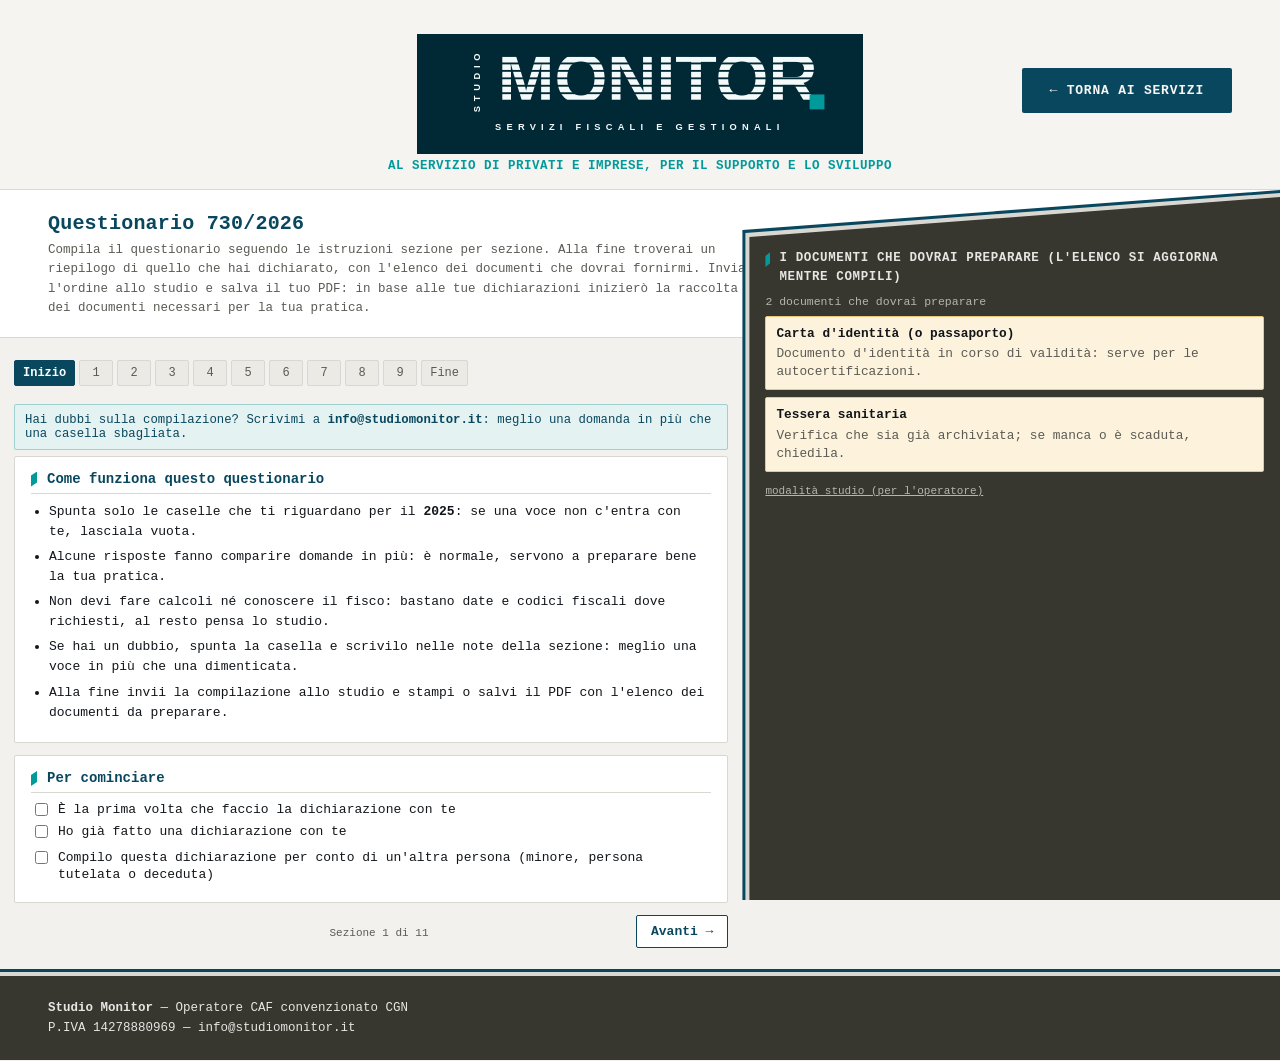
==== commit 88238980: "Add files via upload" ====
--- a/questionario-730.html
+++ b/questionario-730.html
@@ -19,7 +19,7 @@
     /* I vecchi nomi restano (li usano centinaia di regole qui sotto):
        cambiano solo i colori a cui puntano. */
     --blue:#08475E; --blue-dark:#08475E; --bg:#f2f1ee; --card:#ffffff;
-    --border:#d9d7d1; --io:#e4f2f2; --io-border:#9fd0d0;
+    --border:#d9d7d1; --teal-chiaro:#e4f2f2; --teal-bordo:#9fd0d0;
     --cli:#fdf3dd; --cli-border:#e8c87a; --text:#12161a; --muted:#5b5a54;
   }
   *{box-sizing:border-box;}
@@ -113,7 +113,7 @@
   label.q.sub{margin-left:22px;font-size:12.5px;}
   label.q.sub::before{content:"\21B3";color:var(--muted);margin-right:2px;}
   label.q input{margin-top:2px;}
-  .child{margin-left:6px;border-left:2px solid var(--io-border);padding-left:8px;}
+  .child{margin-left:6px;border-left:2px solid var(--teal-bordo);padding-left:8px;}
   .grid2{display:grid;grid-template-columns:1fr 1fr;gap:6px 10px;}
   .field{font-size:12.5px;margin:5px 0;}
   .field label{display:block;color:var(--muted);margin-bottom:2px;}
@@ -124,7 +124,7 @@
     border-color:var(--teal);outline:none;box-shadow:inset 3px 0 0 0 var(--teal);
   }
   .hint{font-size:11px;color:var(--muted);margin-top:2px;}
-  .notebox{background:var(--io);border:1px solid var(--io-border);border-radius:2px;padding:8px 10px;font-size:12.3px;color:var(--blue-dark);margin:6px 0;}
+  .notebox{background:var(--teal-chiaro);border:1px solid var(--teal-bordo);border-radius:2px;padding:8px 10px;font-size:12.3px;color:var(--blue-dark);margin:6px 0;}
   .sez-avvisi{background:var(--cli);border:1px solid var(--cli-border);border-radius:2px;padding:8px 10px;font-size:12.3px;color:#8a5a00;margin-top:10px;}
   .sez-avvisi:empty{display:none;}
   .cfwrap{display:flex;gap:4px;flex-wrap:nowrap;}
@@ -140,7 +140,7 @@
   .fam-table th{background:#eceae5;font-weight:600;text-align:left;color:var(--petrolio);}
   .fam-table td.ck{text-align:center;}
   .fam-table td.rowdel{text-align:center;}
-  .btnrow-del{background:#fdeceb;color:#b00020;border:1px solid #f0b8b8;border-radius:2px;width:24px;height:24px;line-height:1;cursor:pointer;font-size:13px;font-family:inherit;}
+  .btnrow-del{background:var(--cli);color:#a15c00;border:1px solid var(--cli-border);border-radius:2px;width:24px;height:24px;line-height:1;cursor:pointer;font-size:13px;font-family:inherit;}
   @media (hover:hover){ .btnrow-del:hover{background:#f8d7d7;} }
   .btnrow-del:active{background:#f8d7d7;}
   @media (max-width:640px){ .btnrow-del{width:32px;height:32px;font-size:15px;} }
@@ -264,14 +264,14 @@
   .tabpanel{display:none;border:1px solid var(--border);border-top:none;border-radius:0 0 2px 2px;background:var(--card);padding:12px 14px;max-height:72vh;overflow:auto;}
   .tabpanel.active{display:block;}
   .item{border-radius:2px;padding:8px 10px;margin-bottom:7px;font-size:12.8px;line-height:1.4;}
-  .item.io{background:var(--io);border:1px solid var(--io-border);}
+  .item.studio{background:var(--teal-chiaro);border:1px solid var(--teal-bordo);}
   .item.cli{background:var(--cli);border:1px solid var(--cli-border);}
   .item .nome{font-weight:600;}
   .item .dove{margin-top:3px;color:var(--blue-dark);}
   .item .dove b{color:var(--blue-dark);}
   .item .nota{margin-top:3px;color:var(--muted);}
   .badge{display:inline-block;font-size:10px;padding:1px 6px;border-radius:2px;margin-left:6px;vertical-align:1px;}
-  .badge.io{background:var(--teal);color:#fff;}
+  .badge.studio{background:var(--teal);color:#fff;}
   .badge.cli{background:#8a5a00;color:#fff;}
   .empty{color:var(--muted);font-style:italic;font-size:12.5px;}
   .count{font-size:11.5px;color:var(--muted);margin-bottom:8px;}
@@ -293,6 +293,9 @@
   @media (hover:hover){ .actions button.primary:hover{color:var(--giallo);border-color:var(--petrolio);} }
   .actions button.primary:active{color:var(--giallo);border-color:var(--petrolio);}
   #invio_status{font-size:12px;margin-top:6px;}
+  #invio_status.err{font-size:14px;font-weight:700;color:#a15c00;background:var(--cli);border:2px solid var(--cli-border);border-radius:2px;padding:10px 12px;margin-top:10px;}
+  #invio_status.ok{color:var(--giallo);font-weight:700;}
+  .req{color:#a15c00;font-weight:700;}
   #print-area{display:none;}
   @media print{
     header, .layout, .q-footer, .q-intro, .torna-btn{display:none !important;}
@@ -300,7 +303,7 @@
     body{background:#fff;display:block;padding-top:0;}
     #print-area{display:block;font-size:12px;color:#000;line-height:1.45;padding:0 4px;}
     .p-head{border-bottom:2px solid #000;padding-bottom:8px;margin-bottom:14px;}
-    .p-head .p-studio{font-size:17px;font-weight:700;}
+    .p-head .p-logo{height:44px;display:block;margin-bottom:4px;}
     .p-head .p-recapiti{font-size:11px;margin-top:2px;}
     .p-title{font-size:14px;font-weight:700;margin:10px 0 2px;}
     .p-sub{font-size:11px;color:#333;margin-bottom:10px;}
@@ -353,7 +356,7 @@
     .fam-table{counter-reset:fam;}
     .fam-table, .fam-table tbody, .fam-table tr{display:block;}
     .fam-table tr:not([data-row]){display:none;}
-    .fam-table tr[data-row]{counter-increment:fam;border:1px solid var(--io-border);border-radius:2px;padding:8px 10px 4px;margin-bottom:10px;background:#fbfdfd;}
+    .fam-table tr[data-row]{counter-increment:fam;border:1px solid var(--teal-bordo);border-radius:2px;padding:8px 10px 4px;margin-bottom:10px;background:#fbfdfd;}
     .fam-table tr[data-row]::before{display:block;font-weight:600;color:var(--blue-dark);font-size:13px;border-bottom:1px solid var(--border);padding-bottom:4px;margin-bottom:6px;}
     #fam1 tr[data-row]::before{content:"Figlio/a " counter(fam);}
     #fam2 tr[data-row]::before{content:"Familiare " counter(fam);}
@@ -377,8 +380,8 @@
 <a class="torna-btn" href="privati.html">&larr; Torna ai servizi</a>
 
 <div class="q-intro">
-  <h1 id="hdr-titolo">Prototipo motore 730 — Fase 3 (v2)</h1>
-  <p>Dichiarazione a spunte, in prima persona. Le sotto-domande compaiono solo quando servono. Genera lista CLIENTE, foglio operativo IO e riepilogo. Nessun dato viene salvato o inviato finché non lo decidi tu con "Invia l'ordine".</p>
+  <h1 id="hdr-titolo">Questionario 730</h1>
+  <p>Compila il questionario seguendo le istruzioni sezione per sezione. Alla fine troverai un riepilogo di quello che hai dichiarato, con l'elenco dei documenti che dovrai fornirmi. Invia l'ordine allo studio e salva il tuo PDF: in base alle tue dichiarazioni inizierò la raccolta dei documenti necessari per la tua pratica.</p>
 </div>
 
 <div class="layout">
@@ -396,7 +399,7 @@
         <li>Alcune risposte fanno comparire domande in più: è normale, servono a preparare bene la tua pratica.</li>
         <li>Non devi fare calcoli né conoscere il fisco: bastano date e codici fiscali dove richiesti, al resto pensa lo studio.</li>
         <li>Se hai un dubbio, spunta la casella e scrivilo nelle note della sezione: meglio una voce in più che una dimenticata.</li>
-        <li>Alla fine stampi o salvi il PDF con l'elenco dei documenti da preparare e invii la compilazione allo studio.</li>
+        <li>Alla fine invii la compilazione allo studio e stampi o salvi il PDF con l'elenco dei documenti da preparare.</li>
       </ul>
     </div>
 
@@ -436,9 +439,10 @@
       <div class="notebox child" data-parent="q_per_conto_altri" style="display:none">
         Da qui in poi rispondi riferendoti alla <b>persona per cui presenti la dichiarazione</b>: i dati, i redditi e le spese sono i suoi.
       </div>
+      <div class="hint">I campi segnati con <span class="req">*</span> sono obbligatori per inviare l'ordine allo studio.</div>
       <div class="grid2">
-        <div class="field"><label>Cognome e nome</label><input type="text" data-field="nome" placeholder="Cognome Nome"></div>
-        <div class="field"><label>Email</label><input type="email" data-field="email"></div>
+        <div class="field"><label>Cognome e nome <span class="req">*</span></label><input type="text" data-field="nome" placeholder="Cognome Nome"></div>
+        <div class="field"><label>Email <span class="req">*</span></label><input type="email" data-field="email"></div>
       </div>
 
       <div class="field">
@@ -456,9 +460,9 @@
       </div>
 
       <div class="field">
-        <label>Numero di telefono</label>
+        <label>Numero di cellulare <span class="req">*</span></label>
         <div class="phone-row">
-          <input class="pref" type="text" data-field="prefisso" value="+39">
+          <input class="pref" type="text" data-field="prefisso" value="+39" readonly tabindex="-1">
           <input type="text" data-field="cell" inputmode="numeric" maxlength="10" placeholder="3331234567">
         </div>
       </div>
@@ -701,16 +705,14 @@
     </div>
 
     <div class="card">
-      <h2>Stampa e invia</h2>
-      <div class="hint" style="margin-bottom:4px">Stampa o salva in PDF una copia dei tuoi dati dichiarati e l'elenco dei documenti che dovrai fornirmi; se hai scelto la consegna digitale, in fondo trovi l'autorizzazione da firmare. Dal telefono usa "Salva come PDF".</div>
+      <h2>Invia e salva</h2>
+      <div class="hint" style="margin-bottom:4px">Quando hai finito, premi il bottone in fondo: la tua compilazione parte verso lo studio e subito dopo si apre la stampa per salvare il tuo PDF, con i dati dichiarati e l'elenco dei documenti che dovrai fornirmi; se hai scelto la consegna digitale, in fondo al PDF trovi l'autorizzazione da firmare. Dal telefono usa "Salva come PDF". <b>Verrai ricontattato al più presto per iniziare la raccolta dei documenti.</b></div>
       <div class="actions">
-        <button type="button" id="btn-print-cliente" class="primary">Stampa / salva il tuo PDF</button>
-        <button type="button" id="btn-print-studio" class="studio-only">Copia studio (con foglio operativo)</button>
-      </div>
-      <div class="hint" style="margin-top:14px">Quando hai finito, invia la tua compilazione allo studio: <b>verrai ricontattato al più presto per iniziare la raccolta dei documenti</b>.</div>
+        <button type="button" id="btn-print-studio" class="studio-only">Copia studio (con Doc STUDIO)</button>
+      </div>
       <div class="notebox" style="margin-top:10px">
         <b>Come tratto i tuoi dati (in breve).</b> Mentre compili questo questionario, i dati che inserisci restano solo sul tuo dispositivo, dentro il browser: non vengono salvati da nessuna parte né inviati a nessuno in automatico. Se chiudi o ricarichi la pagina prima di stampare o inviare, i dati si perdono.<br><br>
-        I tuoi dati arrivano allo studio quando premi «Invia l'ordine allo studio»: le risposte vengono trasmesse tramite il servizio <b>Web3Forms</b>, che le inoltra via email allo studio. Da quel momento le utilizzo per preparare la tua dichiarazione 730 sul software del CAF (CGN).<br><br>
+        I tuoi dati arrivano allo studio quando premi «Invia l'ordine e salva il tuo PDF»: le risposte vengono trasmesse tramite il servizio <b>Web3Forms</b>, che le inoltra via email allo studio. Da quel momento le utilizzo per preparare la tua dichiarazione 730 sul software del CAF (CGN).<br><br>
         Il questionario e la dichiarazione possono contenere dati sulla tua salute (spese sanitarie, invalidità): li tratto solo per preparare la tua pratica. Quando ti invio la copia digitale del 730 uso un <b>PDF protetto o un canale sicuro</b>, non un'email in chiaro.<br><br>
         Titolare del trattamento: <b class="cfg-studio"></b>. Per informazioni o per esercitare i tuoi diritti (accesso, rettifica, cancellazione…) scrivimi a <b class="cfg-email"></b>. L'informativa privacy completa ai sensi dell'art. 13 del Regolamento UE 2016/679 (GDPR) te la consegno e la firmi insieme alla firma della dichiarazione 730<span class="cfg-privacy-link-wrap"></span>.
       </div>
@@ -719,7 +721,8 @@
       <input type="checkbox" id="botcheck" name="botcheck" style="display:none" tabindex="-1" autocomplete="off" aria-hidden="true">
       <label class="q"><input type="checkbox" id="consenso_invio"> Autorizzo l'invio delle risposte di questo questionario allo studio, per la preparazione della mia dichiarazione</label>
       <div class="actions">
-        <button type="button" id="btn-invia-ordine" class="primary">Invia l'ordine allo studio</button>
+        <button type="button" id="btn-invia-ordine" class="primary">Invia l'ordine e salva il tuo PDF</button>
+        <button type="button" id="btn-riprova" class="primary" hidden>Riprova invio</button>
       </div>
       <div id="invio_status"></div>
     </div>
@@ -738,8 +741,8 @@
      <div class="docpanel-body">
     <div class="paneltitle cliente-only">I documenti che dovrai preparare (l'elenco si aggiorna mentre compili)</div>
     <div class="tabs studio-only">
-      <button class="active" data-tab="cli">Lista CLIENTE</button>
-      <button data-tab="io">Foglio IO</button>
+      <button class="active" data-tab="cli">Doc CLIENTE</button>
+      <button data-tab="studio">Doc STUDIO</button>
       <button data-tab="riep">Riepilogo</button>
     </div>
 
@@ -749,10 +752,10 @@
       <div id="list-cli"></div>
     </div>
 
-    <div class="tabpanel studio-only" id="tab-io">
-      <button class="copybtn" data-copy="io">Copia testo</button>
-      <div class="count" id="count-io"></div>
-      <div id="list-io"></div>
+    <div class="tabpanel studio-only" id="tab-studio">
+      <button class="copybtn" data-copy="studio">Copia testo</button>
+      <div class="count" id="count-studio"></div>
+      <div id="list-studio"></div>
     </div>
 
     <div class="tabpanel studio-only" id="tab-riep">
@@ -802,7 +805,7 @@
   annoRedditi: 2025
 };
 function applyConfig(){
-  document.getElementById('hdr-titolo').textContent = CONFIG.studio.nome + ' — Questionario 730/' + CONFIG.annoDich;
+  document.getElementById('hdr-titolo').textContent = 'Questionario 730/' + CONFIG.annoDich;
   document.querySelectorAll('.cfg-email').forEach(el=> el.textContent = CONFIG.studio.email);
   document.querySelectorAll('.cfg-studio').forEach(el=> el.textContent = CONFIG.studio.nome);
   document.querySelectorAll('.cfg-recapiti').forEach(el=> el.textContent = CONFIG.studio.recapiti);
@@ -818,19 +821,19 @@
 }
 
 const MASTER = [
-  {id:'precompilata', giust:"Precompilata (solo confronto)", owner:'IO', dove:'Area riservata AdE (SPID/CIE/CNS) → Servizi → Precompilata → propria precompilata o precompilata in qualità di erede.', always:true},
-  {id:'dich_prec', giust:'Dichiarazione anno precedente', owner:'IO', dove:'AdE → Servizi → Cassetto fiscale → Consultazioni → Dichiarazioni fiscali.', always:true},
-  {id:'cu', giust:'CU - Certificazione Unica', owner:'IO', dove:'AdE → Servizi → Cassetto fiscale → Consultazioni → Dichiarazioni fiscali (CU di tutti gli anni).', always:true},
-  {id:'f24', giust:'F24 (versamenti)', owner:'IO', dove:'AdE → Servizi → Cassetto fiscale → Consultazioni → Versamenti.', always:true},
-  {id:'dati_anagrafici', giust:'Dati anagrafici / domicilio fiscale', owner:'IO', dove:'AdE → Servizi → Cassetto fiscale → Consultazioni → Anagrafica. Il domicilio fiscale si vede anche da "Il tuo profilo".', always:true},
-  {id:'comunicazione_crediti', giust:'Comunicazione AdE maggiori crediti (se presente)', owner:'IO', dove:'AdE → Servizi → Cassetto fiscale → Consultazioni → Dichiarazioni fiscali (segnalazioni di crediti/eccedenze da anni precedenti).', always:true},
-  {id:'sanitarie_ts', giust:'Sanitarie tracciate - prospetto Sistema TS', owner:'IO', dove:'Sistema Tessera Sanitaria → Area riservata → Cittadini → login SPID/CIE/CNS → Consultazione spese sanitarie → anno + "tutti gli erogatori" → Cerca → Scarica tutte le spese (poi convertire in PDF).', always:true},
+  {id:'precompilata', giust:"Precompilata (solo confronto)", owner:'STUDIO', dove:'Area riservata AdE (SPID/CIE/CNS) → Servizi → Precompilata → propria precompilata o precompilata in qualità di erede.', always:true},
+  {id:'dich_prec', giust:'Dichiarazione anno precedente', owner:'STUDIO', dove:'AdE → Servizi → Cassetto fiscale → Consultazioni → Dichiarazioni fiscali.', always:true},
+  {id:'cu', giust:'CU - Certificazione Unica', owner:'STUDIO', dove:'AdE → Servizi → Cassetto fiscale → Consultazioni → Dichiarazioni fiscali (CU di tutti gli anni).', always:true},
+  {id:'f24', giust:'F24 (versamenti)', owner:'STUDIO', dove:'AdE → Servizi → Cassetto fiscale → Consultazioni → Versamenti.', always:true},
+  {id:'dati_anagrafici', giust:'Dati anagrafici / domicilio fiscale', owner:'STUDIO', dove:'AdE → Servizi → Cassetto fiscale → Consultazioni → Anagrafica. Il domicilio fiscale si vede anche da "Il tuo profilo".', always:true},
+  {id:'comunicazione_crediti', giust:'Comunicazione AdE maggiori crediti (se presente)', owner:'STUDIO', dove:'AdE → Servizi → Cassetto fiscale → Consultazioni → Dichiarazioni fiscali (segnalazioni di crediti/eccedenze da anni precedenti).', always:true},
+  {id:'sanitarie_ts', giust:'Sanitarie tracciate - prospetto Sistema TS', owner:'STUDIO', dove:'Sistema Tessera Sanitaria → Area riservata → Cittadini → login SPID/CIE/CNS → Consultazione spese sanitarie → anno + "tutti gli erogatori" → Cerca → Scarica tutte le spese (poi convertire in PDF).', always:true},
 
   {id:'carta_identita', giust:"Carta d'identità (o passaporto)", owner:'CLIENTE', clienteNota:"Documento d'identità in corso di validità: serve per le autocertificazioni.", always:true},
   {id:'tessera_sanitaria', giust:'Tessera sanitaria', owner:'CLIENTE', clienteNota:'Verifica che sia già archiviata; se manca o è scaduta, chiedila.', always:true},
-  {id:'autocert', giust:'Autocertificazione unica', owner:'IO', dove:null, clienteNota:'La preparo io dai dati del foglio conoscitivo: la firmi prima della consegna al CAF. Non serve altro.', always:true},
-
-  {id:'cambio_residenza', giust:'Cambio di residenza', owner:'IO', dove:'AdE → Servizi → Cassetto fiscale → Consultazioni → Anagrafica: qui compaiono la residenza attuale e la data del cambio. Pagina stampabile/salvabile in PDF, vale come giustificativo.', trigger:s=>chk(s,'q_cambio_residenza_si')},
+  {id:'autocert', giust:'Autocertificazione unica', owner:'STUDIO', dove:null, clienteNota:'La preparo io dai dati del foglio conoscitivo: la firmi prima della consegna al CAF. Non serve altro.', always:true},
+
+  {id:'cambio_residenza', giust:'Cambio di residenza', owner:'STUDIO', dove:'AdE → Servizi → Cassetto fiscale → Consultazioni → Anagrafica: qui compaiono la residenza attuale e la data del cambio. Pagina stampabile/salvabile in PDF, vale come giustificativo.', trigger:s=>chk(s,'q_cambio_residenza_si')},
 
   {id:'dati_familiari', giust:'Dati familiari a carico', owner:'CLIENTE', clienteNota:'Nessun documento da procurare: bastano i dati della tabella. Predisporrò io un\'unica autocertificazione, comprensiva anche dei familiari a carico, che ti farò firmare insieme alla dichiarazione.', trigger:s=>chk(s,'q_coniuge_carico')||chk(s,'q_figli')||chk(s,'q_altri_familiari')},
   {id:'verbale_invalidita', giust:'Verbale invalidità / L.104', owner:'CLIENTE', clienteNota:'Copia del verbale di invalidità civile / Legge 104.', trigger:s=> s.familiari.some(f=>f.disab) || s.familiari2.some(f=>f.disab)},
@@ -848,16 +851,16 @@
   {id:'reddito_tassazione_separata', giust:'Altro reddito - Tassazione separata (TFR/arretrati)', owner:'CLIENTE', clienteNota:"Documentazione dell'ente erogatore (TFR, arretrati) se non riportata in CU.", trigger:s=>chk(s,'q_tassazione_separata')},
   {id:'somme_restituite', giust:'Somme restituite al soggetto erogatore', owner:'CLIENTE', clienteNota:'Documentazione delle somme restituite e della tassazione originaria.', trigger:s=>chk(s,'q_somme_restituite')},
 
-  {id:'visura_catastale', giust:'Visura catastale', owner:'IO', dove:'AdE → Servizi → Visure, planimetrie e ispezioni ipotecarie → Propri immobili → Visura per soggetto analitica → Consultazioni personali → Archivio richieste.', trigger:s=>chk(s,'q_terreni')||chk(s,'q_fabbricati')},
+  {id:'visura_catastale', giust:'Visura catastale', owner:'STUDIO', dove:'AdE → Servizi → Visure, planimetrie e ispezioni ipotecarie → Propri immobili → Visura per soggetto analitica → Consultazioni personali → Archivio richieste.', trigger:s=>chk(s,'q_terreni')||chk(s,'q_fabbricati')},
   {id:'rivalutazione_terreno', giust:'Rivalutazione terreno', owner:'CLIENTE', clienteNota:"Perizia giurata di stima e ricevuta del versamento dell'imposta sostitutiva.", trigger:s=>chk(s,'q_rivalutazione_terreno')},
   {id:'rivalutazione_partecipazioni', giust:'Rivalutazione partecipazione societaria', owner:'CLIENTE', clienteNota:"Perizia giurata di stima della partecipazione e ricevuta del versamento dell'imposta sostitutiva.", trigger:s=>chk(s,'q_rivalutazione_partecipazioni')},
-  {id:'atto_notaio', giust:'Atto di compravendita/rogito', owner:'IO*', dove:"Per l'atto completo, se telematico: AdE → Servizi → Visure, planimetrie e ispezioni ipotecarie → Ricerca (sulla riga del proprio CF) → Ricerca sulla provincia → Ricerca sul singolo immobile.", clienteNota:'Te lo chiedo solo se non riesco a scaricarlo (atti più datati, non digitalizzati).', trigger:s=>chk(s,'q_immobile_2025_movimento')},
-  {id:'contratto_locaz_locatore', giust:'Contratto di locazione (locatore)', owner:'IO*', dove:'AdE → Servizi → Cassetto fiscale → Consultazioni → Registro (unica fonte per i contratti di locazione registrati).', clienteNota:'Te ne chiedo copia solo se non riesco a scaricarlo.', trigger:s=>chk(s,'q_fab_affittato')},
-  {id:'contratto_comodato', giust:"Contratto di comodato d'uso registrato", owner:'IO*', dove:'AdE → Servizi → Cassetto fiscale → Consultazioni → Registro (contratti registrati; il comodato registrato compare qui come la locazione).', clienteNota:"Te ne chiedo copia solo se non riesco a scaricarlo. Serve per l'IMU/agevolazione del comodato registrato a figli/genitori.", trigger:s=>chk(s,'q_fab_comodato_registrato')},
+  {id:'atto_notaio', giust:'Atto di compravendita/rogito', owner:'STUDIO*', dove:"Per l'atto completo, se telematico: AdE → Servizi → Visure, planimetrie e ispezioni ipotecarie → Ricerca (sulla riga del proprio CF) → Ricerca sulla provincia → Ricerca sul singolo immobile.", clienteNota:'Te lo chiedo solo se non riesco a scaricarlo (atti più datati, non digitalizzati).', trigger:s=>chk(s,'q_immobile_2025_movimento')},
+  {id:'contratto_locaz_locatore', giust:'Contratto di locazione (locatore)', owner:'STUDIO*', dove:'AdE → Servizi → Cassetto fiscale → Consultazioni → Registro (unica fonte per i contratti di locazione registrati).', clienteNota:'Te ne chiedo copia solo se non riesco a scaricarlo.', trigger:s=>chk(s,'q_fab_affittato')},
+  {id:'contratto_comodato', giust:"Contratto di comodato d'uso registrato", owner:'STUDIO*', dove:'AdE → Servizi → Cassetto fiscale → Consultazioni → Registro (contratti registrati; il comodato registrato compare qui come la locazione).', clienteNota:"Te ne chiedo copia solo se non riesco a scaricarlo. Serve per l'IMU/agevolazione del comodato registrato a figli/genitori.", trigger:s=>chk(s,'q_fab_comodato_registrato')},
   {id:'immobile_da_locare', giust:'Costruzione/acquisto immobile da locare', owner:'CLIENTE', clienteNota:"Fatture di costruzione/acquisto e contratto di locazione dell'immobile.", trigger:s=>chk(s,'q_immobile_da_locare')},
   {id:'iva_classe_energetica', giust:'IVA acquisto abitazione classe A/B', owner:'CLIENTE', clienteNota:"Fattura d'acquisto con IVA evidenziata e attestato di classe energetica.", trigger:s=>chk(s,'q_iva_classe_ab')},
   {id:'patrimonio_estero_immobili', giust:'Immobili/terreni esteri (Quadro W - IVIE)', owner:'CLIENTE', clienteNota:"Atto/documentazione dell'immobile estero e dati per il calcolo dell'IVIE.", trigger:s=>chk(s,'q_immobili_estero')},
-  {id:'plusvalenza_immobiliare', giust:'Plusvalenza immobiliare infraquinquennale', owner:'IO*', dove:'Atti di acquisto e vendita, se telematici: AdE → Servizi → Visure, planimetrie e ispezioni ipotecarie → Ricerca (sulla riga del proprio CF) → Ricerca sulla provincia → Ricerca sul singolo immobile.', clienteNota:"Solo se il notaio NON ha applicato l'imposta sostitutiva del 26% in atto. Servono atto di acquisto + atto di vendita (li recupero io se telematici), fattura del notaio e documenti delle spese incrementative (ristrutturazioni) che riducono la plusvalenza.", trigger:s=>chk(s,'q_venduto_meno5anni')},
+  {id:'plusvalenza_immobiliare', giust:'Plusvalenza immobiliare infraquinquennale', owner:'STUDIO*', dove:'Atti di acquisto e vendita, se telematici: AdE → Servizi → Visure, planimetrie e ispezioni ipotecarie → Ricerca (sulla riga del proprio CF) → Ricerca sulla provincia → Ricerca sul singolo immobile.', clienteNota:"Solo se il notaio NON ha applicato l'imposta sostitutiva del 26% in atto. Servono atto di acquisto + atto di vendita (li recupero io se telematici), fattura del notaio e documenti delle spese incrementative (ristrutturazioni) che riducono la plusvalenza.", trigger:s=>chk(s,'q_venduto_meno5anni')},
 
   {id:'atto_mutuo', giust:'Atto di mutuo', owner:'CLIENTE*', dove:"Per l'atto completo, fallback IO: AdE → Servizi → Visure, planimetrie e ispezioni ipotecarie → Ricerca (sulla riga del proprio CF) → Ricerca sulla provincia → Ricerca sul singolo immobile.", clienteNota:"Se ce l'hai, giramelo tu; altrimenti provo a recuperarlo io.", trigger:s=>chk(s,'q_mutuo_principale')},
   {id:'interessi_mutuo', giust:'Interessi passivi mutuo', owner:'CLIENTE', clienteNota:'Certificato/attestazione degli interessi rilasciato dalla banca (di norma include gli oneri accessori).', trigger:s=>chk(s,'q_mutuo_principale')},
@@ -870,7 +873,7 @@
   {id:'asseverazione', giust:'Asseverazione tecnico (sisma/barriere)', owner:'CLIENTE', clienteNota:'Asseverazione del tecnico sulle classi di rischio o sulla conformità.', trigger:s=>chk(s,'q_lavori_agevolati') && (chk(s,'q_tipo_sismabonus')||chk(s,'q_tipo_barriere'))},
   {id:'bonus_mobili', giust:'Bonus mobili (fattura + pagamento)', owner:'CLIENTE', clienteNota:'Fattura mobili/elettrodomestici + prova di pagamento tracciabile.', trigger:s=>chk(s,'q_lavori_agevolati') && chk(s,'q_tipo_bonus_mobili')},
   {id:'parti_comuni', giust:'Parti comuni condominiali', owner:'CLIENTE', clienteNota:"Attestazione dell'amministratore con la tua quota di spesa + copia della delibera assembleare.", trigger:s=>chk(s,'q_lavori_agevolati') && chk(s,'q_lavori_parti_comuni')},
-  {id:'rate_bonus_prec', giust:'Rate bonus anni precedenti', owner:'IO', dove:"Dichiarazione dell'anno precedente → quadro E sez. III/IV: riprendere le rate residue e verificare la continuità (es. immobile venduto → le rate passano di norma all'acquirente).", trigger:s=>chk(s,'q_rate_bonus_precedenti')},
+  {id:'rate_bonus_prec', giust:'Rate bonus anni precedenti', owner:'STUDIO', dove:"Dichiarazione dell'anno precedente → quadro E sez. III/IV: riprendere le rate residue e verificare la continuità (es. immobile venduto → le rate passano di norma all'acquirente).", trigger:s=>chk(s,'q_rate_bonus_precedenti')},
 
   {id:'sanitarie_non_tracciate', giust:'Sanitarie non tracciate', owner:'CLIENTE', clienteNota:'Fatture/ricevute + prova di pagamento tracciabile (contanti ok solo farmacia/prestazioni SSN).', trigger:s=>chk(s,'q_spese_sanitarie')},
   {id:'sanitarie_disabilita', giust:'Sanitarie per disabilità', owner:'CLIENTE', clienteNota:'Fatture o ricevute.', trigger:s=>chk(s,'q_spese_sanitarie_disabilita')},
@@ -885,7 +888,7 @@
   {id:'sport_figli', giust:'Attività sportiva figli (5-18)', owner:'CLIENTE', clienteNota:"Ricevuta con dati dell'associazione sportiva + CF di chi pratica e di chi paga.", trigger:s=>chk(s,'q_sport_figli')},
   {id:'corsi_musica', giust:'Corsi di musica figli (5-18)', owner:'CLIENTE', clienteNota:'Ricevute di iscrizione o abbonamento.', trigger:s=>chk(s,'q_corsi_musica')},
   {id:'dsa', giust:'Spese DSA', owner:'CLIENTE', clienteNota:'Fatture degli strumenti/software + certificazione DSA.', trigger:s=>chk(s,'q_dsa')},
-  {id:'contratto_locaz_conduttore', giust:'Contratto di locazione (conduttore)', owner:'IO*', dove:'AdE → Servizi → Cassetto fiscale → Consultazioni → Registro (unica fonte per i contratti di locazione registrati).', clienteNota:'Te ne chiedo copia solo se non riesco a scaricarlo. Nessuna fattura per il canone: solo autocertificazione.', trigger:s=>chk(s,'q_affitto_inquilino')},
+  {id:'contratto_locaz_conduttore', giust:'Contratto di locazione (conduttore)', owner:'STUDIO*', dove:'AdE → Servizi → Cassetto fiscale → Consultazioni → Registro (unica fonte per i contratti di locazione registrati).', clienteNota:'Te ne chiedo copia solo se non riesco a scaricarlo. Nessuna fattura per il canone: solo autocertificazione.', trigger:s=>chk(s,'q_affitto_inquilino')},
   {id:'intermediazione_imm', giust:'Intermediazione immobiliare', owner:'CLIENTE', clienteNota:"Fattura dell'agenzia immobiliare (acquisto prima casa).", trigger:s=>chk(s,'q_intermediazione_immobiliare')},
   {id:'trasporto_pubblico', giust:'Trasporto pubblico', owner:'CLIENTE', clienteNota:'Ricevuta o abbonamento.', trigger:s=>chk(s,'q_trasporto_pubblico')},
   {id:'assicurazioni', giust:'Assicurazioni', owner:'CLIENTE', clienteNota:'Quietanza del premio annuale (vita/infortuni/calamità).', trigger:s=>chk(s,'q_assicurazioni')},
@@ -904,7 +907,7 @@
   {id:'colonnina_ricarica', giust:'Colonnina di ricarica veicoli elettrici', owner:'CLIENTE', clienteNota:"Fattura e prova del pagamento tracciabile per l'installazione.", trigger:s=>chk(s,'q_colonnina_ricarica')},
 
   {id:'patrimonio_estero', giust:'Attività finanziarie estere (Quadro W - IVAFE)', owner:'CLIENTE', clienteNota:'Estratti conto/certificazioni di saldo della banca estera; per le cripto, riepilogo exchange.', trigger:s=>chk(s,'q_patrimonio_estero')},
-  {id:'credito_riacquisto', giust:'Credito riacquisto prima casa', owner:'IO*', dove:"Il credito nasce dall'imposta di registro (o IVA) pagata sull'atto della VECCHIA prima casa, utilizzabile fino all'imposta dovuta sul nuovo atto. Si legge nell'atto stesso (non nella fattura del notaio). Se entrambi gli atti sono telematici: AdE → Servizi → Visure, planimetrie e ispezioni ipotecarie → Ricerca (sulla riga del proprio CF) → Ricerca sulla provincia → Ricerca sul singolo immobile.", clienteNota:'Te li chiedo solo se non riesco a recuperarli io: atto di vendita vecchia casa + atto di acquisto nuova casa.', trigger:s=>chk(s,'q_credito_riacquisto_casa')},
+  {id:'credito_riacquisto', giust:'Credito riacquisto prima casa', owner:'STUDIO*', dove:"Il credito nasce dall'imposta di registro (o IVA) pagata sull'atto della VECCHIA prima casa, utilizzabile fino all'imposta dovuta sul nuovo atto. Si legge nell'atto stesso (non nella fattura del notaio). Se entrambi gli atti sono telematici: AdE → Servizi → Visure, planimetrie e ispezioni ipotecarie → Ricerca (sulla riga del proprio CF) → Ricerca sulla provincia → Ricerca sul singolo immobile.", clienteNota:'Te li chiedo solo se non riesco a recuperarli io: atto di vendita vecchia casa + atto di acquisto nuova casa.', trigger:s=>chk(s,'q_credito_riacquisto_casa')},
   {id:'credito_canoni', giust:'Credito canoni non percepiti', owner:'CLIENTE', clienteNota:"Copia dell'intimazione di sfratto/ingiunzione di pagamento (o sentenza di convalida, se già ottenuta).", trigger:s=>chk(s,'q_credito_canoni_non_percepiti')},
   {id:'amministratore_condominio', giust:'Amministratore di condominio (Quadro K)', owner:'CLIENTE', clienteNota:"Elenco fornitori e pagamenti del condominio nell'anno + dati catastali di eventuali interventi sulle parti comuni.", trigger:s=>chk(s,'q_amministratore_condominio')},
   {id:'under36_primacasa', giust:'Credito prima casa under 36', owner:'CLIENTE', clienteNota:'Atto di acquisto (se non lo recupero io) e attestazione ISEE in corso di validità.', trigger:s=>chk(s,'q_under36_primacasa')},
@@ -1014,19 +1017,19 @@
 
 // ---------- rendering liste ----------
 function itemHtml(m, forWho){
-  let html = '<div class="item '+(forWho==='io'?'io':'cli')+'">';
+  let html = '<div class="item '+(forWho==='studio'?'studio':'cli')+'">';
   html += '<div class="nome">'+m.giust;
-  if(forWho==='io'){
-    if(m.owner==='IO/CLIENTE') html += ' <span class="badge io">IO / CLIENTE</span>';
-    else if(m.owner==='IO*') html += ' <span class="badge io">IO (fallback cliente)</span>';
-    else html += ' <span class="badge io">IO</span>';
+  if(forWho==='studio'){
+    if(m.owner==='STUDIO/CLIENTE') html += ' <span class="badge studio">STUDIO / CLIENTE</span>';
+    else if(m.owner==='STUDIO*') html += ' <span class="badge studio">STUDIO (fallback cliente)</span>';
+    else html += ' <span class="badge studio">STUDIO</span>';
   } else {
     if(m.owner==='CLIENTE*') html += ' <span class="badge cli">CLIENTE (fallback IO)</span>';
-    else if(m.owner==='IO*') html += ' <span class="badge cli">solo se non lo trovo io</span>';
-    else if(m.owner==='IO/CLIENTE') html += ' <span class="badge cli">CLIENTE / IO</span>';
+    else if(m.owner==='STUDIO*') html += ' <span class="badge cli">solo se non lo trovo io</span>';
+    else if(m.owner==='STUDIO/CLIENTE') html += ' <span class="badge cli">CLIENTE / STUDIO</span>';
   }
   html += '</div>';
-  if(forWho==='io' && m.dove){
+  if(forWho==='studio' && m.dove){
     html += '<div class="dove"><b>Dove trovarlo:</b> '+m.dove+'</div>';
   }
   if(forWho==='cli' && m.clienteNota){
@@ -1041,12 +1044,12 @@
   const s = getState();
   const attivi = MASTER.filter(m=> m.always || (m.trigger && m.trigger(s)));
 
-  const ioItems = attivi.filter(m=> m.owner==='IO' || m.owner==='IO*' || m.owner==='IO/CLIENTE');
-  const cliItems = attivi.filter(m=> m.owner==='CLIENTE' || m.owner==='CLIENTE*' || m.owner==='IO*' || m.owner==='IO/CLIENTE');
-
-  document.getElementById('count-io').textContent = ioItems.length+' documenti da recuperare';
+  const studioItems = attivi.filter(m=> m.owner==='STUDIO' || m.owner==='STUDIO*' || m.owner==='STUDIO/CLIENTE');
+  const cliItems = attivi.filter(m=> m.owner==='CLIENTE' || m.owner==='CLIENTE*' || m.owner==='STUDIO*' || m.owner==='STUDIO/CLIENTE');
+
+  document.getElementById('count-studio').textContent = studioItems.length+' documenti da recuperare';
   document.getElementById('count-cli').textContent = cliItems.length+(IS_STUDIO?' documenti da chiedere al cliente':' documenti che dovrai preparare');
-  document.getElementById('list-io').innerHTML = ioItems.length? ioItems.map(m=>itemHtml(m,'io')).join('') : '<div class="empty">Nessun documento IO attivo. Spunta le caselle a sinistra.</div>';
+  document.getElementById('list-studio').innerHTML = studioItems.length? studioItems.map(m=>itemHtml(m,'studio')).join('') : '<div class="empty">Nessun documento in Doc STUDIO. Spunta le caselle a sinistra.</div>';
   document.getElementById('list-cli').innerHTML = cliItems.length? cliItems.map(m=>itemHtml(m,'cli')).join('') : '<div class="empty">Nessun documento da chiedere al cliente al momento.</div>';
 
   const a = s.anagrafica;
@@ -1134,8 +1137,8 @@
   if(incoerenze.length){
     r += '<br><b>Da verificare:</b><br>'+incoerenze.map(x=>'<span class="warn">⚠ '+x+'</span>').join('<br>')+'<br>';
   }
-  r += '<br><b>Documenti da recuperare IO:</b> '+ioItems.length+'<br>';
-  r += '<b>Documenti da chiedere al CLIENTE:</b> '+cliItems.length+'<br>';
+  r += '<br><b>Doc STUDIO (da recuperare):</b> '+studioItems.length+'<br>';
+  r += '<b>Doc CLIENTE (da chiedere):</b> '+cliItems.length+'<br>';
   const figli = s.familiari.filter(f=>f.nome);
   if(figli.length){
     r += '<br><b>Figli:</b><br>'+figli.map(f=>{
@@ -1215,7 +1218,7 @@
     if(el) el.innerHTML = avvisi[k].length ? avvisi[k].map(x=>'⚠ '+x).join('<br>') : '';
   });
 
-  window.__lastState = {s, ioItems, cliItems};
+  window.__lastState = {s, studioItems, cliItems};
 }
 
 function bindCfMini(el){
@@ -1294,8 +1297,8 @@
   const st = document.getElementById('cf_status');
   if(!v){ st.textContent = ''; }
   else if(v.length<16){ st.textContent = v.length+'/16 caratteri'; st.style.color = 'var(--muted)'; }
-  else if(cfValido(v)){ st.textContent = '✓ codice fiscale corretto'; st.style.color = '#2e7d32'; }
-  else { st.textContent = '✗ il codice non torna: ricontrolla'; st.style.color = '#b00020'; }
+  else if(cfValido(v)){ st.textContent = '✓ codice fiscale corretto'; st.style.color = 'var(--giallo)'; }
+  else { st.textContent = '✗ il codice non torna: ricontrolla'; st.style.color = '#a15c00'; }
   render();
 }
 cfCells.forEach((c,i)=>{
@@ -1339,8 +1342,8 @@
     const v = dichCfEl.value;
     if(!v){ st.textContent = ''; }
     else if(v.length<16){ st.textContent = v.length+'/16 caratteri'; st.style.color = 'var(--muted)'; }
-    else if(cfValido(v)){ st.textContent = '✓ codice fiscale corretto'; st.style.color = '#2e7d32'; }
-    else { st.textContent = '✗ il codice non torna: ricontrolla'; st.style.color = '#b00020'; }
+    else if(cfValido(v)){ st.textContent = '✓ codice fiscale corretto'; st.style.color = 'var(--giallo)'; }
+    else { st.textContent = '✗ il codice non torna: ricontrolla'; st.style.color = '#a15c00'; }
   });
 }
 
@@ -1352,8 +1355,8 @@
     const v = ibanEl.value;
     if(!v){ st.textContent = ''; }
     else if(v.length<15){ st.textContent = v.length+' caratteri (un IBAN italiano ne ha 27)'; st.style.color = 'var(--muted)'; }
-    else if(ibanValido(v)){ st.textContent = '✓ IBAN corretto'; st.style.color = '#2e7d32'; }
-    else { st.textContent = '✗ l\'IBAN non torna: ricontrolla carattere per carattere'; st.style.color = '#b00020'; }
+    else if(ibanValido(v)){ st.textContent = '✓ IBAN corretto'; st.style.color = 'var(--giallo)'; }
+    else { st.textContent = '✗ l\'IBAN non torna: ricontrolla carattere per carattere'; st.style.color = '#a15c00'; }
   });
 }
 
@@ -1402,13 +1405,13 @@
     .join('\n').trim();
 }
 function plainText(kind){
-  const {ioItems, cliItems, s} = window.__lastState;
-  if(kind==='io'){
-    return 'FOGLIO OPERATIVO - documenti da recuperare (IO)\n\n'+
-      ioItems.map(m=> '- '+m.giust+(m.dove?'\n  Dove trovarlo: '+m.dove:'')).join('\n\n');
+  const {studioItems, cliItems, s} = window.__lastState;
+  if(kind==='studio'){
+    return 'DOC STUDIO - documenti che recupero io\n\n'+
+      studioItems.map(m=> '- '+m.giust+(m.dove?'\n  Dove trovarlo: '+m.dove:'')).join('\n\n');
   }
   if(kind==='cli'){
-    return 'DOCUMENTI DA PORTARE - '+(s.anagrafica.nome||'cliente')+'\n\n'+
+    return 'DOC CLIENTE - documenti che porta '+(s.anagrafica.nome||'il cliente')+'\n\n'+
       cliItems.map(m=> '- '+m.giust+(m.clienteNota?'\n  '+m.clienteNota:'')).join('\n\n');
   }
   return riepToText();
@@ -1430,20 +1433,20 @@
 // ---------- A1: stampa/PDF e invio dell'ordine ----------
 function escapeHtml(t){ return String(t).replace(/&/g,'&amp;').replace(/</g,'&lt;').replace(/>/g,'&gt;'); }
 function buildPrintHtml(mode){
-  const {s, ioItems, cliItems} = window.__lastState;
+  const {s, studioItems, cliItems} = window.__lastState;
   const a = s.anagrafica;
   const cons = getConsegna(s);
   const prezzoDig = CONFIG.listino.prezzoBase - CONFIG.listino.scontoDigitale;
   const oggi = new Date().toLocaleDateString('it-IT');
-  let h = '<div class="p-head"><div class="p-studio">'+CONFIG.studio.nome+'</div><div class="p-recapiti">'+CONFIG.studio.recapiti+'</div></div>';
+  let h = '<div class="p-head"><img class="p-logo" src="Studio%20Monitor%20Logo%20Trasparente.svg" alt="'+CONFIG.studio.nome+'"><div class="p-recapiti">'+CONFIG.studio.recapiti+'</div></div>';
   h += '<div class="p-title">Questionario 730/'+CONFIG.annoDich+' (redditi '+CONFIG.annoRedditi+')'+(mode==='studio'?' — COPIA STUDIO':'')+'</div>';
   h += '<div class="p-sub">'+escapeHtml(a.nome||'cliente da indicare')+' — generato il '+oggi+'</div>';
   h += '<div class="p-sez">Riepilogo delle risposte</div><div>'+document.getElementById('list-riep').innerHTML+'</div>';
   h += '<div class="p-sez">Documenti che devi preparare tu ('+cliItems.length+')</div>';
   h += cliItems.map(m=>'<div class="p-item">&#9744; '+m.giust+(m.clienteNota?'<div class="p-nota">'+m.clienteNota+'</div>':'')+'</div>').join('');
   if(mode==='studio'){
-    h += '<div class="p-sez">Foglio operativo — documenti che recupero io ('+ioItems.length+')</div>';
-    h += ioItems.map(m=>'<div class="p-item">&#9744; '+m.giust+(m.dove?'<div class="p-nota">Dove trovarlo: '+m.dove+'</div>':'')+'</div>').join('');
+    h += '<div class="p-sez">Doc STUDIO — documenti che recupero io ('+studioItems.length+')</div>';
+    h += studioItems.map(m=>'<div class="p-item">&#9744; '+m.giust+(m.dove?'<div class="p-nota">Dove trovarlo: '+m.dove+'</div>':'')+'</div>').join('');
   }
   h += '<div class="p-sez">Costo del servizio</div>';
   h += '<div class="p-box">'+(cons.scelta
@@ -1479,33 +1482,49 @@
   t += SEP+'CONSEGNA E PREZZO'+SEP;
   t += (cons.scelta ? ((cons.digitale?'Solo digitale via email (autorizzazione da firmare)':'Cartacea + digitale')+' - '+cons.prezzo+' EUR') : 'Modalità non ancora scelta')+'\n';
   t += SEP+'RIEPILOGO'+SEP+plainText('riep')+'\n';
-  t += SEP+'DOCUMENTI CHE PORTA IL CLIENTE'+SEP+plainText('cli')+'\n';
-  t += SEP+'FOGLIO OPERATIVO IO'+SEP+plainText('io')+'\n';
+  t += SEP+'DOC CLIENTE'+SEP+plainText('cli')+'\n';
+  t += SEP+'DOC STUDIO'+SEP+plainText('studio')+'\n';
   return t;
 }
 
 // ---------- (rimosso in A2-RIMOZIONE, 12-07-2026) salva/recupera: tornerà nella v2 con login ----------
+// avviso di compilazione (campo mancante o sbagliato): testo ambra, niente parte
+function avvisoInvio(st, msg){ st.className = ''; st.style.color = '#a15c00'; st.textContent = msg; }
+// invio fallito: box giallo ben visibile + bottone "Riprova invio". Il PDF NON si stampa:
+// l'ordine via email è l'unica via, niente ripiego "manda il PDF a mano" (deciso 18-07-2026)
+function erroreInvio(st, dettaglio){
+  st.style.color = ''; st.className = 'err';
+  st.textContent = '✗ Ordine NON inviato ('+dettaglio+'). Il tuo PDF non è stato generato: controlla la connessione e premi «Riprova invio».';
+  document.getElementById('btn-riprova').hidden = false;
+}
 async function sendOrder(){
   const st = document.getElementById('invio_status');
+  document.getElementById('btn-riprova').hidden = true;
+  st.className = '';
   render();
   const {s} = window.__lastState;
   const a = s.anagrafica;
   if(document.getElementById('botcheck').checked){ st.textContent = ''; return; }   // honeypot: solo i bot lo spuntano → scarta in silenzio
-  if(!document.getElementById('consenso_invio').checked){ st.textContent = 'Per inviare spunta prima la casella di autorizzazione all\'invio.'; st.style.color = '#b00020'; return; }
-  if(!(a.nome||'').trim()){ st.textContent = 'Indica cognome e nome nella sezione 1 prima di inviare.'; st.style.color = '#b00020'; return; }
-  if(getConsegna(s).digitale && !(a.email||'').trim()){ st.textContent = 'Hai scelto la consegna digitale: indica la tua email nella sezione 1.'; st.style.color = '#b00020'; return; }
-  if((a.email||'').trim() && !/^[^\s@]+@[^\s@]+\.[^\s@]{2,}$/.test(a.email.trim())){ st.textContent = 'L\'email indicata nella sezione 1 non sembra scritta bene (es. nome@dominio.it): ricontrollala.'; st.style.color = '#b00020'; return; }
-  if(!CONFIG.ordini.web3formsKey){ st.textContent = 'Invio non ancora attivo su questo prototipo: stampa il PDF e portalo o mandalo allo studio.'; st.style.color = '#a15c00'; return; }
+  if(!document.getElementById('consenso_invio').checked){ avvisoInvio(st, 'Per inviare spunta prima la casella di autorizzazione all\'invio.'); return; }
+  if(!(a.nome||'').trim()){ avvisoInvio(st, 'Indica cognome e nome nella sezione 1 prima di inviare.'); return; }
+  if(!(a.email||'').trim()){ avvisoInvio(st, 'Indica la tua email nella sezione 1 prima di inviare.'); return; }
+  if(!/^[^\s@]+@[^\s@]+\.[^\s@]{2,}$/.test(a.email.trim())){ avvisoInvio(st, 'L\'email indicata nella sezione 1 non sembra scritta bene (es. nome@dominio.it): ricontrollala.'); return; }
+  if(!/^3\d{9}$/.test((a.cell||'').replace(/\s/g,''))){ avvisoInvio(st, 'Indica nella sezione 1 un numero di cellulare italiano valido: 10 cifre che iniziano con 3.'); return; }
+  if(!CONFIG.ordini.web3formsKey){ avvisoInvio(st, 'Invio non ancora attivo su questo prototipo.'); return; }
   st.textContent = 'Invio in corso…'; st.style.color = 'var(--muted)';
   try{
     const resp = await fetch('https://api.web3forms.com/submit', {method:'POST', headers:{'Content-Type':'application/json', Accept:'application/json'},
       body: JSON.stringify({access_key: CONFIG.ordini.web3formsKey, subject: 'Ordine 730/'+CONFIG.annoDich+' - '+a.nome, from_name: a.nome, email: a.email||CONFIG.studio.email, message: orderText()})});
     const data = await resp.json();
-    if(data.success){ st.textContent = '✓ Ordine inviato! Verrai ricontattato al più presto per iniziare la raccolta dei documenti. Salva anche il tuo PDF come promemoria.'; st.style.color = '#2e7d32'; }
-    else{ st.textContent = '✗ Invio non riuscito: '+(data.message||'riprova più tardi')+'. In alternativa stampa il PDF.'; st.style.color = '#b00020'; }
-  }catch(e){ st.textContent = '✗ Invio non riuscito (problema di connessione). Stampa il PDF e mandalo allo studio.'; st.style.color = '#b00020'; }
-}
-document.getElementById('btn-print-cliente').addEventListener('click', ()=> doPrint('cliente'));
+    if(data.success){
+      st.style.color = ''; st.className = 'ok';
+      st.textContent = '✓ Ordine inviato! Verrai ricontattato al più presto per iniziare la raccolta dei documenti. Ora si apre la stampa: salva il tuo PDF.';
+      doPrint('cliente');   // solo a invio riuscito: prima l'ordine allo studio, poi il PDF al cliente
+    }
+    else{ erroreInvio(st, data.message||'riprova più tardi'); }
+  }catch(e){ erroreInvio(st, 'problema di connessione'); }
+}
+document.getElementById('btn-riprova').addEventListener('click', sendOrder);
 document.getElementById('btn-print-studio').addEventListener('click', ()=> doPrint('studio'));
 document.getElementById('btn-invia-ordine').addEventListener('click', sendOrder);
 
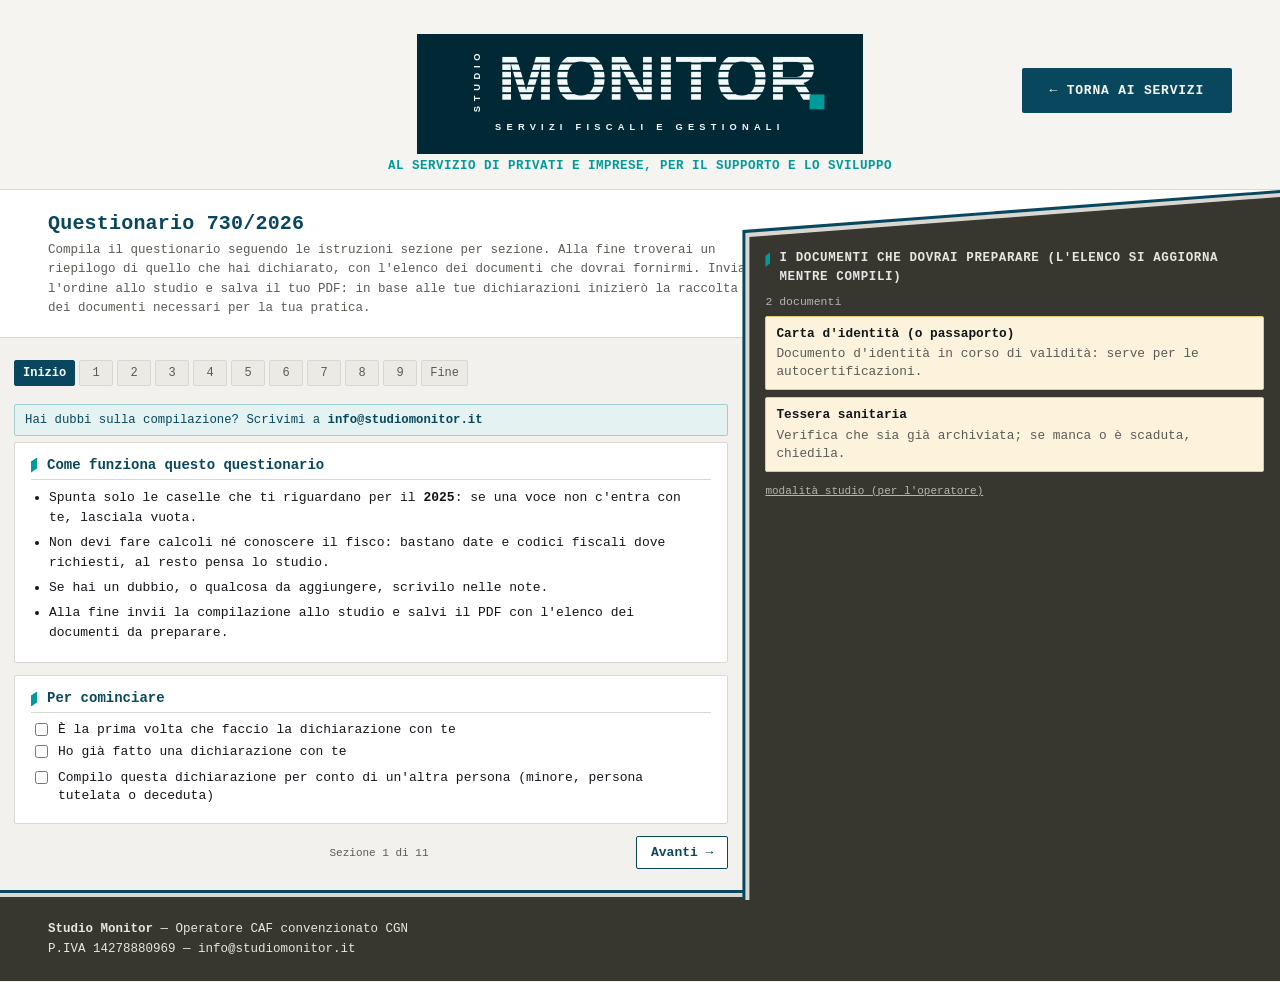
==== commit 9dbaea76: "Add files via upload" ====
--- a/questionario-730.html
+++ b/questionario-730.html
@@ -296,6 +296,8 @@
   #invio_status.err{font-size:14px;font-weight:700;color:#a15c00;background:var(--cli);border:2px solid var(--cli-border);border-radius:2px;padding:10px 12px;margin-top:10px;}
   #invio_status.ok{color:var(--giallo);font-weight:700;}
   .req{color:#a15c00;font-weight:700;}
+  /* avviso importante dentro il modulo: stessa famiglia giallo/ambra del box errore invio */
+  .notebox-warn{background:var(--cli);border:2px solid var(--cli-border);border-radius:2px;padding:8px 10px;font-size:12.3px;color:#a15c00;margin:6px 0;line-height:1.5;}
   #print-area{display:none;}
   @media print{
     header, .layout, .q-footer, .q-intro, .torna-btn{display:none !important;}
@@ -390,16 +392,15 @@
 
     <div id="stepper" class="cliente-only"></div>
 
-    <div class="notebox">Hai dubbi sulla compilazione? Scrivimi a <b class="cfg-email">info@studiomonitor.it</b>: meglio una domanda in più che una casella sbagliata.</div>
+    <div class="notebox">Hai dubbi sulla compilazione? Scrivimi a <b class="cfg-email">info@studiomonitor.it</b></div>
 
     <div class="card">
       <h2>Come funziona questo questionario</h2>
       <ul class="introlist">
         <li>Spunta solo le caselle che ti riguardano per il <b>2025</b>: se una voce non c'entra con te, lasciala vuota.</li>
-        <li>Alcune risposte fanno comparire domande in più: è normale, servono a preparare bene la tua pratica.</li>
         <li>Non devi fare calcoli né conoscere il fisco: bastano date e codici fiscali dove richiesti, al resto pensa lo studio.</li>
-        <li>Se hai un dubbio, spunta la casella e scrivilo nelle note della sezione: meglio una voce in più che una dimenticata.</li>
-        <li>Alla fine invii la compilazione allo studio e stampi o salvi il PDF con l'elenco dei documenti da preparare.</li>
+        <li>Se hai un dubbio, o qualcosa da aggiungere, scrivilo nelle note.</li>
+        <li>Alla fine invii la compilazione allo studio e salvi il PDF con l'elenco dei documenti da preparare.</li>
       </ul>
     </div>
 
@@ -409,8 +410,7 @@
       <label class="q"><input type="checkbox" data-q="q_gia_cliente" data-excl="start"> Ho già fatto una dichiarazione con te</label>
       <div class="notebox child" data-parent="q_gia_cliente" style="display:none">
         Bene: molti dei tuoi dati e documenti potrebbero già essere nei miei archivi, e la preparazione
-        della pratica sarà più rapida. Compila comunque tutto il questionario: vale quello che è
-        successo nel 2025.
+        della pratica sarà più rapida. Compila comunque tutto il questionario.
       </div>
       <label class="q" style="margin-top:8px;"><input type="checkbox" data-q="q_per_conto_altri"> Compilo questa dichiarazione per conto di un'altra persona (minore, persona tutelata o deceduta)</label>
       <div class="child" data-parent="q_per_conto_altri" style="display:none">
@@ -429,7 +429,7 @@
         </div>
         <div class="field"><label>Residenza di chi compila</label><input type="text" data-field="dich_residenza"></div>
         <div class="field"><label>Data del decesso (solo se sei erede)</label><input type="date" data-field="dich_data_decesso" min="2025-01-01" max="2026-09-30"></div>
-        <div class="hint">In dichiarazione servono i dati di entrambi: i tuoi (chi presenta) e quelli della persona per cui dichiari. Se sei erede, il 730 si può usare per i decessi avvenuti fino al 30-09-2026; il rimborso arriva direttamente dall'Agenzia delle Entrate, quindi nella sezione 8 spunta anche "Non ho un sostituto d'imposta" e indica l'IBAN tuo, come erede.</div>
+        <div class="notebox-warn">In dichiarazione servono i dati di entrambi: i tuoi (chi presenta) e quelli della persona per cui dichiari. Se sei erede, il 730 si può usare per i decessi avvenuti fino al 30-09-2026; il rimborso arriva direttamente dall'Agenzia delle Entrate, quindi nella sezione 8 spunta anche "Non ho un sostituto d'imposta" e indica l'IBAN tuo, come erede.</div>
       </div>
       <div class="sez-avvisi" id="avv-percominciare"></div>
     </div>
@@ -1048,7 +1048,7 @@
   const cliItems = attivi.filter(m=> m.owner==='CLIENTE' || m.owner==='CLIENTE*' || m.owner==='STUDIO*' || m.owner==='STUDIO/CLIENTE');
 
   document.getElementById('count-studio').textContent = studioItems.length+' documenti da recuperare';
-  document.getElementById('count-cli').textContent = cliItems.length+(IS_STUDIO?' documenti da chiedere al cliente':' documenti che dovrai preparare');
+  document.getElementById('count-cli').textContent = cliItems.length+(IS_STUDIO?' documenti da chiedere al cliente':' documenti');
   document.getElementById('list-studio').innerHTML = studioItems.length? studioItems.map(m=>itemHtml(m,'studio')).join('') : '<div class="empty">Nessun documento in Doc STUDIO. Spunta le caselle a sinistra.</div>';
   document.getElementById('list-cli').innerHTML = cliItems.length? cliItems.map(m=>itemHtml(m,'cli')).join('') : '<div class="empty">Nessun documento da chiedere al cliente al momento.</div>';
 
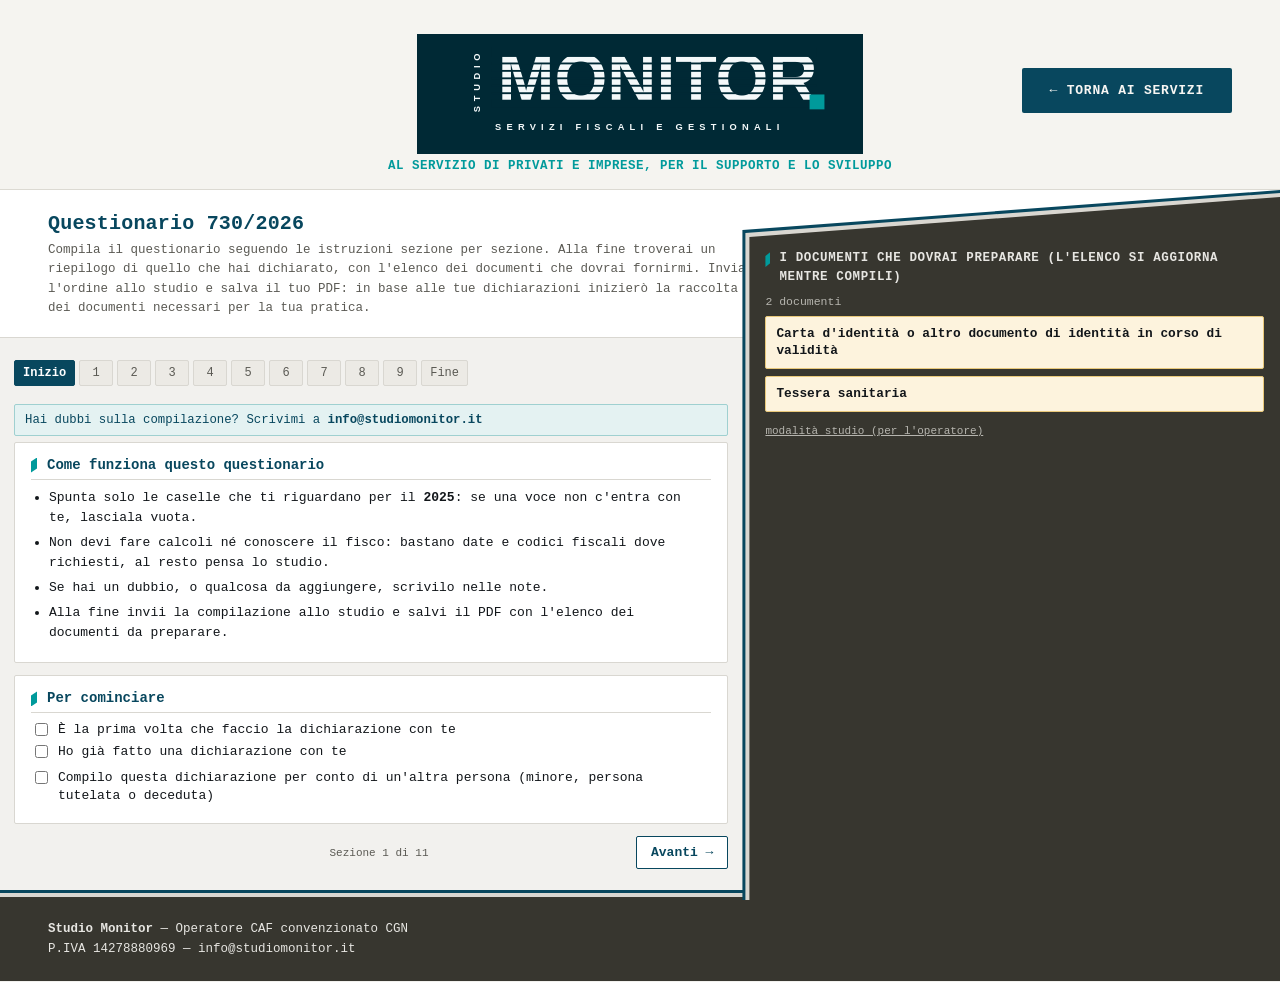
==== commit 01036446: "Add files via upload" ====
--- a/questionario-730.html
+++ b/questionario-730.html
@@ -304,7 +304,8 @@
     /* in stampa niente colonna flex né spazio per l'intestazione fissa: resta solo #print-area */
     body{background:#fff;display:block;padding-top:0;}
     #print-area{display:block;font-size:12px;color:#000;line-height:1.45;padding:0 4px;}
-    .p-head{border-bottom:2px solid #000;padding-bottom:8px;margin-bottom:14px;}
+    .p-head{position:relative;border-bottom:3px solid #000;padding-bottom:9px;margin-bottom:18px;}
+    .p-head::after{content:'';position:absolute;left:0;right:0;bottom:-7px;border-bottom:1px solid #999;}
     .p-head .p-logo{height:44px;display:block;margin-bottom:4px;}
     .p-head .p-recapiti{font-size:11px;margin-top:2px;}
     .p-title{font-size:14px;font-weight:700;margin:10px 0 2px;}
@@ -312,7 +313,7 @@
     .p-sez{font-size:13px;font-weight:700;border-bottom:1px solid #888;margin:16px 0 6px;padding-bottom:2px;}
     .p-item{margin:0 0 7px;}
     .p-item .p-nota{font-size:11px;color:#333;}
-    .p-box{border:1px solid #000;border-radius:4px;padding:10px 12px;margin:10px 0;}
+    .p-box{border:1px solid #000;border-radius:2px;padding:10px 12px;margin:10px 0;}
     .p-firma{display:flex;gap:30px;margin-top:26px;}
     .p-firma div{flex:1;border-top:1px solid #000;padding-top:3px;font-size:11px;}
     .p-page{page-break-before:always;}
@@ -781,6 +782,23 @@
 function chk(s,id){ return !!s.checks[id]; }
 function itDate(x){ return x ? x.split('-').reverse().join('-') : ''; }
 
+// Dati dei familiari a carico ancora da avere dal cliente (per la voce "Dati familiari a carico"
+// nel pannello Doc CLIENTE): solo i campi con uno stato "vuoto" riconoscibile (testo/data/select
+// senza default) — i checkbox non li controlliamo perché "non spuntato" è già una risposta valida.
+function familiariIncompleti(s){
+  const mancanti = [];
+  if(chk(s,'q_coniuge_carico') && !(s.anagrafica.coniuge_cf||'').trim()) mancanti.push('il codice fiscale del coniuge');
+  s.familiari.filter(f=>f.nome).forEach(f=>{
+    if(!f.nascita) mancanti.push('la data di nascita di '+f.nome+' (figlio/a)');
+    if(!f.affido && !(f.cf||'').trim()) mancanti.push('il codice fiscale di '+f.nome+' (figlio/a)');
+  });
+  s.familiari2.filter(f=>f.nome).forEach(f=>{
+    if(!(f.parentela||'').trim()) mancanti.push('la parentela di '+f.nome);
+    if(!(f.cf||'').trim()) mancanti.push('il codice fiscale di '+f.nome);
+  });
+  return mancanti;
+}
+
 // ---------- A1: intestazione, recapiti e listino PARAMETRICI ----------
 // Punto unico di configurazione: quando in C0 si fissa il brand, si aggiorna SOLO qui
 // (vale per la pagina, per la stampa/PDF e per l'email dell'ordine).
@@ -829,92 +847,92 @@
   {id:'comunicazione_crediti', giust:'Comunicazione AdE maggiori crediti (se presente)', owner:'STUDIO', dove:'AdE → Servizi → Cassetto fiscale → Consultazioni → Dichiarazioni fiscali (segnalazioni di crediti/eccedenze da anni precedenti).', always:true},
   {id:'sanitarie_ts', giust:'Sanitarie tracciate - prospetto Sistema TS', owner:'STUDIO', dove:'Sistema Tessera Sanitaria → Area riservata → Cittadini → login SPID/CIE/CNS → Consultazione spese sanitarie → anno + "tutti gli erogatori" → Cerca → Scarica tutte le spese (poi convertire in PDF).', always:true},
 
-  {id:'carta_identita', giust:"Carta d'identità (o passaporto)", owner:'CLIENTE', clienteNota:"Documento d'identità in corso di validità: serve per le autocertificazioni.", always:true},
-  {id:'tessera_sanitaria', giust:'Tessera sanitaria', owner:'CLIENTE', clienteNota:'Verifica che sia già archiviata; se manca o è scaduta, chiedila.', always:true},
+  {id:'carta_identita', giust:"Carta d'identità o altro documento di identità in corso di validità", owner:'CLIENTE', always:true},
+  {id:'tessera_sanitaria', giust:'Tessera sanitaria', owner:'CLIENTE', always:true},
   {id:'autocert', giust:'Autocertificazione unica', owner:'STUDIO', dove:null, clienteNota:'La preparo io dai dati del foglio conoscitivo: la firmi prima della consegna al CAF. Non serve altro.', always:true},
 
   {id:'cambio_residenza', giust:'Cambio di residenza', owner:'STUDIO', dove:'AdE → Servizi → Cassetto fiscale → Consultazioni → Anagrafica: qui compaiono la residenza attuale e la data del cambio. Pagina stampabile/salvabile in PDF, vale come giustificativo.', trigger:s=>chk(s,'q_cambio_residenza_si')},
 
-  {id:'dati_familiari', giust:'Dati familiari a carico', owner:'CLIENTE', clienteNota:'Nessun documento da procurare: bastano i dati della tabella. Predisporrò io un\'unica autocertificazione, comprensiva anche dei familiari a carico, che ti farò firmare insieme alla dichiarazione.', trigger:s=>chk(s,'q_coniuge_carico')||chk(s,'q_figli')||chk(s,'q_altri_familiari')},
+  {id:'dati_familiari', giust:'Dati familiari a carico', owner:'CLIENTE', clienteNota:s=>'Dati familiari incompleti: comunicami '+familiariIncompleti(s).join('; ')+'.', trigger:s=>familiariIncompleti(s).length>0},
   {id:'verbale_invalidita', giust:'Verbale invalidità / L.104', owner:'CLIENTE', clienteNota:'Copia del verbale di invalidità civile / Legge 104.', trigger:s=> s.familiari.some(f=>f.disab) || s.familiari2.some(f=>f.disab)},
 
-  {id:'reddito_occasionale', giust:'Altro reddito - Occasionale', owner:'CLIENTE', clienteNota:'Ricevute o documento che attesti il compenso ricevuto.', trigger:s=>chk(s,'q_occasionale')},
-  {id:'reddito_interessi_privati', giust:'Altro reddito - Interessi privati', owner:'CLIENTE', clienteNota:'Documento del prestito e prova degli interessi incassati.', trigger:s=>chk(s,'q_interessi_privati')},
-  {id:'reddito_diritti_autore', giust:"Altro reddito - Diritti d'autore", owner:'CLIENTE', clienteNota:'Contratto e ricevute dei compensi.', trigger:s=>chk(s,'q_diritti_autore')},
-  {id:'reddito_locazione_beni', giust:'Altro reddito - Locazione beni (non immobili)', owner:'CLIENTE', clienteNota:'Contratto o ricevute.', trigger:s=>chk(s,'q_redditi_diversi_beni')},
-  {id:'reddito_assegno_ex', giust:'Altro reddito - Assegno ex coniuge ricevuto', owner:'CLIENTE', clienteNota:'Sentenza/accordo di separazione o divorzio e prova degli importi incassati. Se già in busta paga, di norma è già in CU.', trigger:s=>chk(s,'q_assegno_ricevuto')},
-  {id:'reddito_estero', giust:'Altro reddito - Estero', owner:'CLIENTE', clienteNota:"Documentazione dell'ente estero che ha erogato il reddito (+ imposte pagate all'estero se vuoi il credito d'imposta).", trigger:s=>chk(s,'q_redditi_estero')},
-  {id:'reddito_cripto', giust:'Altro reddito - Cripto', owner:'CLIENTE', clienteNota:"Estratto dall'exchange o riepilogo delle plusvalenze.", trigger:s=>chk(s,'q_cripto')},
-  {id:'reddito_assoc_partecipazione', giust:'Altro reddito - Associazione in partecipazione / recesso', owner:'CLIENTE', clienteNota:"Certificazione dei proventi percepiti rilasciata dalla società o dall'intermediario.", trigger:s=>chk(s,'q_assoc_partecipazione')},
-  {id:'reddito_plusvalenze', giust:'Altro reddito - Plusvalenze finanziarie', owner:'CLIENTE', clienteNota:'Estratto conto o riepilogo delle plusvalenze realizzate (titoli/strumenti fuori regime amministrato).', trigger:s=>chk(s,'q_plusvalenze_fin')},
-  {id:'reddito_sublocazione', giust:'Altro reddito - Sublocazione', owner:'CLIENTE', clienteNota:'Contratto di sublocazione e ricevute dei canoni incassati.', trigger:s=>chk(s,'q_sublocazione')},
-  {id:'reddito_tassazione_separata', giust:'Altro reddito - Tassazione separata (TFR/arretrati)', owner:'CLIENTE', clienteNota:"Documentazione dell'ente erogatore (TFR, arretrati) se non riportata in CU.", trigger:s=>chk(s,'q_tassazione_separata')},
-  {id:'somme_restituite', giust:'Somme restituite al soggetto erogatore', owner:'CLIENTE', clienteNota:'Documentazione delle somme restituite e della tassazione originaria.', trigger:s=>chk(s,'q_somme_restituite')},
+  {id:'reddito_occasionale', giust:'Compenso occasionale — ricevuta pagamento', owner:'CLIENTE', trigger:s=>chk(s,'q_occasionale')},
+  {id:'reddito_interessi_privati', giust:'Interessi su prestito privato — contratto di prestito', owner:'CLIENTE', clienteNota:'Serve anche la prova degli interessi incassati.', trigger:s=>chk(s,'q_interessi_privati')},
+  {id:'reddito_diritti_autore', giust:"Diritti d'autore — contratto e ricevute", owner:'CLIENTE', trigger:s=>chk(s,'q_diritti_autore')},
+  {id:'reddito_locazione_beni', giust:'Locazione di beni (non immobili) — contratto o ricevute', owner:'CLIENTE', trigger:s=>chk(s,'q_redditi_diversi_beni')},
+  {id:'reddito_assegno_ex', giust:"Assegno periodico dall'ex coniuge — sentenza o accordo", owner:'CLIENTE', clienteNota:'Serve anche la prova degli importi incassati. Se già in busta paga, di norma è già in CU.', trigger:s=>chk(s,'q_assegno_ricevuto')},
+  {id:'reddito_estero', giust:"Redditi prodotti all'estero — documentazione ente estero", owner:'CLIENTE', clienteNota:"Se vuoi il credito d'imposta, aggiungi le imposte pagate all'estero.", trigger:s=>chk(s,'q_redditi_estero')},
+  {id:'reddito_cripto', giust:'Guadagni da criptovalute — estratto exchange', owner:'CLIENTE', clienteNota:'In alternativa, riepilogo delle plusvalenze.', trigger:s=>chk(s,'q_cripto')},
+  {id:'reddito_assoc_partecipazione', giust:'Associazione in partecipazione / recesso — certificazione proventi', owner:'CLIENTE', trigger:s=>chk(s,'q_assoc_partecipazione')},
+  {id:'reddito_plusvalenze', giust:'Plusvalenze finanziarie — estratto conto', owner:'CLIENTE', clienteNota:'In alternativa, riepilogo delle plusvalenze. Vale per titoli/strumenti fuori regime amministrato.', trigger:s=>chk(s,'q_plusvalenze_fin')},
+  {id:'reddito_sublocazione', giust:'Sublocazione — contratto e ricevute', owner:'CLIENTE', trigger:s=>chk(s,'q_sublocazione')},
+  {id:'reddito_tassazione_separata', giust:'Tassazione separata (TFR/arretrati) — documentazione ente erogatore', owner:'CLIENTE', clienteNota:'Solo se non riportata in CU.', trigger:s=>chk(s,'q_tassazione_separata')},
+  {id:'somme_restituite', giust:'Somme restituite al soggetto erogatore — documentazione della restituzione', owner:'CLIENTE', clienteNota:'Serve anche la prova della tassazione originaria.', trigger:s=>chk(s,'q_somme_restituite')},
 
   {id:'visura_catastale', giust:'Visura catastale', owner:'STUDIO', dove:'AdE → Servizi → Visure, planimetrie e ispezioni ipotecarie → Propri immobili → Visura per soggetto analitica → Consultazioni personali → Archivio richieste.', trigger:s=>chk(s,'q_terreni')||chk(s,'q_fabbricati')},
-  {id:'rivalutazione_terreno', giust:'Rivalutazione terreno', owner:'CLIENTE', clienteNota:"Perizia giurata di stima e ricevuta del versamento dell'imposta sostitutiva.", trigger:s=>chk(s,'q_rivalutazione_terreno')},
-  {id:'rivalutazione_partecipazioni', giust:'Rivalutazione partecipazione societaria', owner:'CLIENTE', clienteNota:"Perizia giurata di stima della partecipazione e ricevuta del versamento dell'imposta sostitutiva.", trigger:s=>chk(s,'q_rivalutazione_partecipazioni')},
-  {id:'atto_notaio', giust:'Atto di compravendita/rogito', owner:'STUDIO*', dove:"Per l'atto completo, se telematico: AdE → Servizi → Visure, planimetrie e ispezioni ipotecarie → Ricerca (sulla riga del proprio CF) → Ricerca sulla provincia → Ricerca sul singolo immobile.", clienteNota:'Te lo chiedo solo se non riesco a scaricarlo (atti più datati, non digitalizzati).', trigger:s=>chk(s,'q_immobile_2025_movimento')},
-  {id:'contratto_locaz_locatore', giust:'Contratto di locazione (locatore)', owner:'STUDIO*', dove:'AdE → Servizi → Cassetto fiscale → Consultazioni → Registro (unica fonte per i contratti di locazione registrati).', clienteNota:'Te ne chiedo copia solo se non riesco a scaricarlo.', trigger:s=>chk(s,'q_fab_affittato')},
-  {id:'contratto_comodato', giust:"Contratto di comodato d'uso registrato", owner:'STUDIO*', dove:'AdE → Servizi → Cassetto fiscale → Consultazioni → Registro (contratti registrati; il comodato registrato compare qui come la locazione).', clienteNota:"Te ne chiedo copia solo se non riesco a scaricarlo. Serve per l'IMU/agevolazione del comodato registrato a figli/genitori.", trigger:s=>chk(s,'q_fab_comodato_registrato')},
-  {id:'immobile_da_locare', giust:'Costruzione/acquisto immobile da locare', owner:'CLIENTE', clienteNota:"Fatture di costruzione/acquisto e contratto di locazione dell'immobile.", trigger:s=>chk(s,'q_immobile_da_locare')},
-  {id:'iva_classe_energetica', giust:'IVA acquisto abitazione classe A/B', owner:'CLIENTE', clienteNota:"Fattura d'acquisto con IVA evidenziata e attestato di classe energetica.", trigger:s=>chk(s,'q_iva_classe_ab')},
-  {id:'patrimonio_estero_immobili', giust:'Immobili/terreni esteri (Quadro W - IVIE)', owner:'CLIENTE', clienteNota:"Atto/documentazione dell'immobile estero e dati per il calcolo dell'IVIE.", trigger:s=>chk(s,'q_immobili_estero')},
-  {id:'plusvalenza_immobiliare', giust:'Plusvalenza immobiliare infraquinquennale', owner:'STUDIO*', dove:'Atti di acquisto e vendita, se telematici: AdE → Servizi → Visure, planimetrie e ispezioni ipotecarie → Ricerca (sulla riga del proprio CF) → Ricerca sulla provincia → Ricerca sul singolo immobile.', clienteNota:"Solo se il notaio NON ha applicato l'imposta sostitutiva del 26% in atto. Servono atto di acquisto + atto di vendita (li recupero io se telematici), fattura del notaio e documenti delle spese incrementative (ristrutturazioni) che riducono la plusvalenza.", trigger:s=>chk(s,'q_venduto_meno5anni')},
+  {id:'rivalutazione_terreno', giust:'Rivalutazione terreno — perizia giurata', owner:'CLIENTE', clienteNota:"Serve anche la ricevuta del versamento dell'imposta sostitutiva.", trigger:s=>chk(s,'q_rivalutazione_terreno')},
+  {id:'rivalutazione_partecipazioni', giust:'Rivalutazione partecipazione societaria — perizia giurata', owner:'CLIENTE', clienteNota:"Serve anche la ricevuta del versamento dell'imposta sostitutiva.", trigger:s=>chk(s,'q_rivalutazione_partecipazioni')},
+  {id:'atto_notaio', giust:'Atto di compravendita/rogito', owner:'STUDIO*', dove:"Per l'atto completo, se telematico: AdE → Servizi → Visure, planimetrie e ispezioni ipotecarie → Ricerca (sulla riga del proprio CF) → Ricerca sulla provincia → Ricerca sul singolo immobile.", clienteNota:'Te lo chiedo solo se non riesco a recuperarlo io (atti più vecchi, non digitalizzati).', trigger:s=>chk(s,'q_immobile_2025_movimento')},
+  {id:'contratto_locaz_locatore', giust:'Contratto di locazione (locatore)', owner:'STUDIO*', dove:'AdE → Servizi → Cassetto fiscale → Consultazioni → Registro (unica fonte per i contratti di locazione registrati).', clienteNota:'Te ne chiedo una copia, non sempre riesco a reperirlo dal cassetto fiscale.', trigger:s=>chk(s,'q_fab_affittato')},
+  {id:'contratto_comodato', giust:"Contratto di comodato d'uso registrato", owner:'STUDIO*', dove:'AdE → Servizi → Cassetto fiscale → Consultazioni → Registro (contratti registrati; il comodato registrato compare qui come la locazione).', clienteNota:"Te ne chiedo una copia, non sempre riesco a reperirlo dal cassetto fiscale. Serve per l'agevolazione IMU.", trigger:s=>chk(s,'q_fab_comodato_registrato')},
+  {id:'immobile_da_locare', giust:'Costruzione/acquisto immobile da locare — fatture e contratto', owner:'CLIENTE', trigger:s=>chk(s,'q_immobile_da_locare')},
+  {id:'iva_classe_energetica', giust:'Acquisto abitazione classe A/B — fattura e attestato', owner:'CLIENTE', clienteNota:'Fattura con IVA evidenziata.', trigger:s=>chk(s,'q_iva_classe_ab')},
+  {id:'patrimonio_estero_immobili', giust:'Immobili/terreni esteri (Quadro W) — atto e documentazione', owner:'CLIENTE', clienteNota:"Servono anche i dati per calcolare l'IVIE.", trigger:s=>chk(s,'q_immobili_estero')},
+  {id:'plusvalenza_immobiliare', giust:'Plusvalenza immobiliare infraquinquennale — fattura notaio', owner:'STUDIO*', dove:'Atti di acquisto e vendita, se telematici: AdE → Servizi → Visure, planimetrie e ispezioni ipotecarie → Ricerca (sulla riga del proprio CF) → Ricerca sulla provincia → Ricerca sul singolo immobile.', clienteNota:"Servono anche i documenti delle spese incrementative (ristrutturazioni). Vale solo se il notaio non ha applicato l'imposta sostitutiva del 26% in atto; gli atti di acquisto e vendita li recupero io se telematici.", trigger:s=>chk(s,'q_venduto_meno5anni')},
 
   {id:'atto_mutuo', giust:'Atto di mutuo', owner:'CLIENTE*', dove:"Per l'atto completo, fallback IO: AdE → Servizi → Visure, planimetrie e ispezioni ipotecarie → Ricerca (sulla riga del proprio CF) → Ricerca sulla provincia → Ricerca sul singolo immobile.", clienteNota:"Se ce l'hai, giramelo tu; altrimenti provo a recuperarlo io.", trigger:s=>chk(s,'q_mutuo_principale')},
-  {id:'interessi_mutuo', giust:'Interessi passivi mutuo', owner:'CLIENTE', clienteNota:'Certificato/attestazione degli interessi rilasciato dalla banca (di norma include gli oneri accessori).', trigger:s=>chk(s,'q_mutuo_principale')},
-  {id:'notaio_mutuo', giust:'Onorario notaio quota mutuo', owner:'CLIENTE', clienteNota:'Fattura del notaio, per la parte riferita al mutuo.', trigger:s=>chk(s,'q_acquisto_2025_mutuo')},
-  {id:'leasing_abitativo', giust:'Canoni leasing abitativo', owner:'CLIENTE', clienteNota:"Attestazione della società di leasing con i canoni e l'eventuale riscatto pagati nell'anno.", trigger:s=>chk(s,'q_leasing_abitativo')},
-  {id:'mutuo_agrario', giust:'Mutuo agrario', owner:'CLIENTE', clienteNota:'Contratto di mutuo agrario e attestazioni bancarie degli interessi pagati.', trigger:s=>chk(s,'q_mutuo_agrario')},
+  {id:'interessi_mutuo', giust:'Interessi passivi mutuo — certificazione banca', owner:'CLIENTE', clienteNota:'Di norma include già gli oneri accessori.', trigger:s=>chk(s,'q_mutuo_principale')},
+  {id:'notaio_mutuo', giust:'Onorario notaio quota mutuo — fattura notaio', owner:'CLIENTE', trigger:s=>chk(s,'q_acquisto_2025_mutuo')},
+  {id:'leasing_abitativo', giust:'Leasing abitativo — attestazione canoni', owner:'CLIENTE', clienteNota:"Con l'eventuale riscatto pagato nell'anno.", trigger:s=>chk(s,'q_leasing_abitativo')},
+  {id:'mutuo_agrario', giust:'Mutuo agrario — contratto e attestazione', owner:'CLIENTE', trigger:s=>chk(s,'q_mutuo_agrario')},
   {id:'fatture_lavori', giust:'Fatture lavori agevolati', owner:'CLIENTE', clienteNota:'Fatture delle spese e bonifici "parlanti" specifici per la detrazione.', trigger:s=>chk(s,'q_lavori_agevolati')},
   {id:'abilitazione_lavori', giust:'Abilitazione lavori (CILA/SCIA/permesso)', owner:'CLIENTE', clienteNota:'Se non serviva per quei lavori, te lo dico io e firmi una dichiarazione sostitutiva.', trigger:s=>chk(s,'q_lavori_agevolati')},
   {id:'enea', giust:'Ricevuta ENEA (ecobonus)', owner:'CLIENTE', clienteNota:'Ricevuta di invio ENEA.', trigger:s=>chk(s,'q_lavori_agevolati') && chk(s,'q_tipo_ecobonus')},
   {id:'asseverazione', giust:'Asseverazione tecnico (sisma/barriere)', owner:'CLIENTE', clienteNota:'Asseverazione del tecnico sulle classi di rischio o sulla conformità.', trigger:s=>chk(s,'q_lavori_agevolati') && (chk(s,'q_tipo_sismabonus')||chk(s,'q_tipo_barriere'))},
   {id:'bonus_mobili', giust:'Bonus mobili (fattura + pagamento)', owner:'CLIENTE', clienteNota:'Fattura mobili/elettrodomestici + prova di pagamento tracciabile.', trigger:s=>chk(s,'q_lavori_agevolati') && chk(s,'q_tipo_bonus_mobili')},
-  {id:'parti_comuni', giust:'Parti comuni condominiali', owner:'CLIENTE', clienteNota:"Attestazione dell'amministratore con la tua quota di spesa + copia della delibera assembleare.", trigger:s=>chk(s,'q_lavori_agevolati') && chk(s,'q_lavori_parti_comuni')},
+  {id:'parti_comuni', giust:'Lavori su parti comuni condominiali — attestazione amministratore', owner:'CLIENTE', clienteNota:'Serve anche la copia della delibera assembleare, con la tua quota di spesa.', trigger:s=>chk(s,'q_lavori_agevolati') && chk(s,'q_lavori_parti_comuni')},
   {id:'rate_bonus_prec', giust:'Rate bonus anni precedenti', owner:'STUDIO', dove:"Dichiarazione dell'anno precedente → quadro E sez. III/IV: riprendere le rate residue e verificare la continuità (es. immobile venduto → le rate passano di norma all'acquirente).", trigger:s=>chk(s,'q_rate_bonus_precedenti')},
 
-  {id:'sanitarie_non_tracciate', giust:'Sanitarie non tracciate', owner:'CLIENTE', clienteNota:'Fatture/ricevute + prova di pagamento tracciabile (contanti ok solo farmacia/prestazioni SSN).', trigger:s=>chk(s,'q_spese_sanitarie')},
-  {id:'sanitarie_disabilita', giust:'Sanitarie per disabilità', owner:'CLIENTE', clienteNota:'Fatture o ricevute.', trigger:s=>chk(s,'q_spese_sanitarie_disabilita')},
-  {id:'sanitarie_patologie_esenti', giust:'Sanitarie familiare non a carico (patologia esente)', owner:'CLIENTE', clienteNota:"Fatture o ricevute + attestazione della patologia con esenzione. Detraibile solo la parte che non trova capienza nella dichiarazione del familiare (limite 6.197,48 €).", trigger:s=>chk(s,'q_sanitarie_patologie_esenti')},
-  {id:'assistenza_non_autosuff', giust:'Assistenza non autosufficienti', owner:'CLIENTE', clienteNota:'Ricevute di pagamento + certificazione medica di non autosufficienza.', trigger:s=>chk(s,'q_assistenza_non_autosuff')},
-  {id:'veicoli_disabili', giust:'Veicoli per disabili / cani guida', owner:'CLIENTE', clienteNota:'Fattura di acquisto + certificazione di possesso del cane guida o del riconoscimento di handicap.', trigger:s=>chk(s,'q_veicoli_disabili')},
-  {id:'interpretariato', giust:'Servizi di interpretariato (sordi)', owner:'CLIENTE', clienteNota:'Fatture del servizio di interpretariato.', trigger:s=>chk(s,'q_interpretariato')},
-  {id:'asilo_nido', giust:'Asilo nido', owner:'CLIENTE', clienteNota:'Ricevute o bollettini della retta. Segnala se hai già il Bonus Nido INPS (non cumulabile sulla stessa spesa).', trigger:s=>chk(s,'q_asilo_nido')},
-  {id:'istruzione', giust:'Istruzione scolastica', owner:'CLIENTE', clienteNota:'Ricevute o bollettini di pagamento (retta, mensa, gite, trasporto).', trigger:s=>chk(s,'q_spese_scolastiche')},
-  {id:'universita', giust:'Università', owner:'CLIENTE', clienteNota:'Ricevute delle tasse universitarie.', trigger:s=>chk(s,'q_universita')},
-  {id:'affitto_studente', giust:'Affitto studente fuori sede', owner:'CLIENTE', clienteNota:'Ricevute del canone (il contratto lo recupero io se possibile).', trigger:s=>chk(s,'q_affitto_studente')},
-  {id:'sport_figli', giust:'Attività sportiva figli (5-18)', owner:'CLIENTE', clienteNota:"Ricevuta con dati dell'associazione sportiva + CF di chi pratica e di chi paga.", trigger:s=>chk(s,'q_sport_figli')},
-  {id:'corsi_musica', giust:'Corsi di musica figli (5-18)', owner:'CLIENTE', clienteNota:'Ricevute di iscrizione o abbonamento.', trigger:s=>chk(s,'q_corsi_musica')},
-  {id:'dsa', giust:'Spese DSA', owner:'CLIENTE', clienteNota:'Fatture degli strumenti/software + certificazione DSA.', trigger:s=>chk(s,'q_dsa')},
-  {id:'contratto_locaz_conduttore', giust:'Contratto di locazione (conduttore)', owner:'STUDIO*', dove:'AdE → Servizi → Cassetto fiscale → Consultazioni → Registro (unica fonte per i contratti di locazione registrati).', clienteNota:'Te ne chiedo copia solo se non riesco a scaricarlo. Nessuna fattura per il canone: solo autocertificazione.', trigger:s=>chk(s,'q_affitto_inquilino')},
-  {id:'intermediazione_imm', giust:'Intermediazione immobiliare', owner:'CLIENTE', clienteNota:"Fattura dell'agenzia immobiliare (acquisto prima casa).", trigger:s=>chk(s,'q_intermediazione_immobiliare')},
-  {id:'trasporto_pubblico', giust:'Trasporto pubblico', owner:'CLIENTE', clienteNota:'Ricevuta o abbonamento.', trigger:s=>chk(s,'q_trasporto_pubblico')},
-  {id:'assicurazioni', giust:'Assicurazioni', owner:'CLIENTE', clienteNota:'Quietanza del premio annuale (vita/infortuni/calamità).', trigger:s=>chk(s,'q_assicurazioni')},
-  {id:'erogazioni_liberali', giust:'Erogazioni liberali', owner:'CLIENTE', clienteNota:"Ricevuta di versamento tracciabile dell'ente beneficiario.", trigger:s=>chk(s,'q_erogazioni_liberali')},
-  {id:'veterinarie', giust:'Spese veterinarie', owner:'CLIENTE', clienteNota:'Fatture o scontrini parlanti.', trigger:s=>chk(s,'q_veterinarie')},
-  {id:'funebri', giust:'Spese funebri', owner:'CLIENTE', clienteNota:"Fattura dell'agenzia funebre.", trigger:s=>chk(s,'q_funebri')},
-  {id:'immobile_vincolato', giust:'Immobile con vincolo storico/artistico', owner:'CLIENTE', clienteNota:'Fatture delle spese di manutenzione + dichiarazione di sussistenza del vincolo.', trigger:s=>chk(s,'q_immobile_vincolato')},
-  {id:'colf_badante', giust:'Contributi colf/badante', owner:'CLIENTE', clienteNota:'Attestazione contributiva INPS.', trigger:s=>chk(s,'q_colf_badante')},
-  {id:'fondo_pensione', giust:'Fondo pensione', owner:'CLIENTE', clienteNota:'Certificazione del fondo pensione (versamenti diretti, non quelli in busta paga).', trigger:s=>chk(s,'q_fondo_pensione')},
-  {id:'riscatto_laurea', giust:'Riscatto laurea', owner:'CLIENTE', clienteNota:'Quietanza di pagamento INPS.', trigger:s=>chk(s,'q_riscatto_laurea')},
-  {id:'altri_contributi', giust:'Altri contributi previdenziali', owner:'CLIENTE', clienteNota:'Attestazione del versamento.', trigger:s=>chk(s,'q_altri_contributi')},
-  {id:'assegno_versato', giust:'Assegno ex coniuge versato', owner:'CLIENTE', clienteNota:'Sentenza/accordo + prova dei bonifici effettuati.', trigger:s=>chk(s,'q_assegno_versato')},
-  {id:'consorzio_bonifica', giust:'Contributi consorzio di bonifica', owner:'CLIENTE', clienteNota:'Ricevuta di pagamento del contributo al consorzio di bonifica.', trigger:s=>chk(s,'q_consorzio_bonifica')},
-  {id:'adozione', giust:'Spese per adozione', owner:'CLIENTE', clienteNota:"Documentazione delle spese sostenute per l'adozione (nazionale o internazionale).", trigger:s=>chk(s,'q_adozione')},
-  {id:'pace_contributiva', giust:'Riscatto pace contributiva', owner:'CLIENTE', clienteNota:'Quietanza di pagamento INPS per il riscatto.', trigger:s=>chk(s,'q_pace_contributiva')},
-  {id:'colonnina_ricarica', giust:'Colonnina di ricarica veicoli elettrici', owner:'CLIENTE', clienteNota:"Fattura e prova del pagamento tracciabile per l'installazione.", trigger:s=>chk(s,'q_colonnina_ricarica')},
-
-  {id:'patrimonio_estero', giust:'Attività finanziarie estere (Quadro W - IVAFE)', owner:'CLIENTE', clienteNota:'Estratti conto/certificazioni di saldo della banca estera; per le cripto, riepilogo exchange.', trigger:s=>chk(s,'q_patrimonio_estero')},
-  {id:'credito_riacquisto', giust:'Credito riacquisto prima casa', owner:'STUDIO*', dove:"Il credito nasce dall'imposta di registro (o IVA) pagata sull'atto della VECCHIA prima casa, utilizzabile fino all'imposta dovuta sul nuovo atto. Si legge nell'atto stesso (non nella fattura del notaio). Se entrambi gli atti sono telematici: AdE → Servizi → Visure, planimetrie e ispezioni ipotecarie → Ricerca (sulla riga del proprio CF) → Ricerca sulla provincia → Ricerca sul singolo immobile.", clienteNota:'Te li chiedo solo se non riesco a recuperarli io: atto di vendita vecchia casa + atto di acquisto nuova casa.', trigger:s=>chk(s,'q_credito_riacquisto_casa')},
-  {id:'credito_canoni', giust:'Credito canoni non percepiti', owner:'CLIENTE', clienteNota:"Copia dell'intimazione di sfratto/ingiunzione di pagamento (o sentenza di convalida, se già ottenuta).", trigger:s=>chk(s,'q_credito_canoni_non_percepiti')},
-  {id:'amministratore_condominio', giust:'Amministratore di condominio (Quadro K)', owner:'CLIENTE', clienteNota:"Elenco fornitori e pagamenti del condominio nell'anno + dati catastali di eventuali interventi sulle parti comuni.", trigger:s=>chk(s,'q_amministratore_condominio')},
-  {id:'under36_primacasa', giust:'Credito prima casa under 36', owner:'CLIENTE', clienteNota:'Atto di acquisto (se non lo recupero io) e attestazione ISEE in corso di validità.', trigger:s=>chk(s,'q_under36_primacasa')},
-  {id:'credito_sisma_abruzzo', giust:'Credito immobili sisma Abruzzo', owner:'CLIENTE', clienteNota:'Documentazione della ricostruzione e del credito riconosciuto.', trigger:s=>chk(s,'q_credito_sisma_abruzzo')},
-  {id:'credito_reintegro_fp', giust:'Credito reintegro fondo pensione / incremento occupazione', owner:'CLIENTE', clienteNota:'Documentazione del fondo pensione o del datore di lavoro attestante il credito.', trigger:s=>chk(s,'q_credito_reintegro_fp')},
-  {id:'art_bonus', giust:'Art bonus (erogazioni cultura)', owner:'CLIENTE', clienteNota:"Ricevuta di versamento tracciabile e attestazione dell'ente culturale beneficiario.", trigger:s=>chk(s,'q_art_bonus')},
-  {id:'bonus_montagna', giust:'Bonus casa Comuni di montagna', owner:'CLIENTE', clienteNota:'Documentazione delle spese/ristrutturazione e dei requisiti del Comune di montagna.', trigger:s=>chk(s,'q_bonus_montagna')},
+  {id:'sanitarie_non_tracciate', giust:'Spese sanitarie non tracciate — fatture o ricevute', owner:'CLIENTE', clienteNota:'Prova di pagamento tracciabile (contanti ok solo farmacia/prestazioni SSN).', trigger:s=>chk(s,'q_spese_sanitarie')},
+  {id:'sanitarie_disabilita', giust:'Spese sanitarie per disabilità — fatture o ricevute', owner:'CLIENTE', trigger:s=>chk(s,'q_spese_sanitarie_disabilita')},
+  {id:'sanitarie_patologie_esenti', giust:'Sanitarie per familiare non a carico — fatture e attestazione', owner:'CLIENTE', clienteNota:'Patologia esente; detraibile solo la parte che non trova capienza nella dichiarazione del familiare (limite 6.197,48 €).', trigger:s=>chk(s,'q_sanitarie_patologie_esenti')},
+  {id:'assistenza_non_autosuff', giust:'Assistenza non autosufficienti — ricevute e certificazione', owner:'CLIENTE', trigger:s=>chk(s,'q_assistenza_non_autosuff')},
+  {id:'veicoli_disabili', giust:'Veicoli per disabili / cani guida — fattura e certificazione', owner:'CLIENTE', clienteNota:"Certificazione di possesso del cane guida o di riconoscimento dell'handicap.", trigger:s=>chk(s,'q_veicoli_disabili')},
+  {id:'interpretariato', giust:'Interpretariato (sordi) — fatture servizio', owner:'CLIENTE', trigger:s=>chk(s,'q_interpretariato')},
+  {id:'asilo_nido', giust:'Asilo nido — ricevute o bollettini', owner:'CLIENTE', clienteNota:'Segnala se hai già il Bonus Nido INPS (non cumulabile sulla stessa spesa).', trigger:s=>chk(s,'q_asilo_nido')},
+  {id:'istruzione', giust:'Spese scolastiche — ricevute o bollettini', owner:'CLIENTE', clienteNota:'Retta, mensa, gite, trasporto.', trigger:s=>chk(s,'q_spese_scolastiche')},
+  {id:'universita', giust:'Università — ricevute tasse', owner:'CLIENTE', trigger:s=>chk(s,'q_universita')},
+  {id:'affitto_studente', giust:'Affitto studente fuori sede — ricevute canone', owner:'CLIENTE', clienteNota:'Il contratto lo recupero io se possibile.', trigger:s=>chk(s,'q_affitto_studente')},
+  {id:'sport_figli', giust:'Attività sportiva figli (5-18) — ricevuta associazione', owner:'CLIENTE', clienteNota:'Con CF di chi pratica e di chi paga.', trigger:s=>chk(s,'q_sport_figli')},
+  {id:'corsi_musica', giust:'Corsi di musica figli (5-18) — ricevute', owner:'CLIENTE', trigger:s=>chk(s,'q_corsi_musica')},
+  {id:'dsa', giust:'Spese DSA — fatture strumenti/software', owner:'CLIENTE', clienteNota:'Serve anche la certificazione DSA.', trigger:s=>chk(s,'q_dsa')},
+  {id:'contratto_locaz_conduttore', giust:'Contratto di locazione (conduttore)', owner:'STUDIO*', dove:'AdE → Servizi → Cassetto fiscale → Consultazioni → Registro (unica fonte per i contratti di locazione registrati).', clienteNota:'Te ne chiedo una copia, non sempre riesco a reperirlo dal cassetto fiscale. Nessuna fattura per il canone: solo autocertificazione.', trigger:s=>chk(s,'q_affitto_inquilino')},
+  {id:'intermediazione_imm', giust:'Intermediazione immobiliare — fattura agenzia', owner:'CLIENTE', trigger:s=>chk(s,'q_intermediazione_immobiliare')},
+  {id:'trasporto_pubblico', giust:'Trasporto pubblico — ricevuta o abbonamento', owner:'CLIENTE', trigger:s=>chk(s,'q_trasporto_pubblico')},
+  {id:'assicurazioni', giust:'Assicurazioni — quietanza premio', owner:'CLIENTE', clienteNota:'Vita/infortuni/calamità.', trigger:s=>chk(s,'q_assicurazioni')},
+  {id:'erogazioni_liberali', giust:'Erogazioni liberali — ricevuta versamento', owner:'CLIENTE', clienteNota:"Tracciabile, dell'ente beneficiario.", trigger:s=>chk(s,'q_erogazioni_liberali')},
+  {id:'veterinarie', giust:'Spese veterinarie — fatture o scontrini', owner:'CLIENTE', trigger:s=>chk(s,'q_veterinarie')},
+  {id:'funebri', giust:'Spese funebri — fattura agenzia', owner:'CLIENTE', trigger:s=>chk(s,'q_funebri')},
+  {id:'immobile_vincolato', giust:'Immobile con vincolo storico/artistico — fatture e dichiarazione', owner:'CLIENTE', trigger:s=>chk(s,'q_immobile_vincolato')},
+  {id:'colf_badante', giust:'Contributi colf/badante — attestazione INPS', owner:'CLIENTE', trigger:s=>chk(s,'q_colf_badante')},
+  {id:'fondo_pensione', giust:'Fondo pensione — certificazione fondo', owner:'CLIENTE', clienteNota:'Solo versamenti diretti, non quelli già in busta paga.', trigger:s=>chk(s,'q_fondo_pensione')},
+  {id:'riscatto_laurea', giust:'Riscatto laurea — quietanza INPS', owner:'CLIENTE', trigger:s=>chk(s,'q_riscatto_laurea')},
+  {id:'altri_contributi', giust:'Altri contributi previdenziali — attestazione versamento', owner:'CLIENTE', trigger:s=>chk(s,'q_altri_contributi')},
+  {id:'assegno_versato', giust:'Assegno ex coniuge versato — sentenza e prova bonifici', owner:'CLIENTE', trigger:s=>chk(s,'q_assegno_versato')},
+  {id:'consorzio_bonifica', giust:'Contributi consorzio di bonifica — ricevuta pagamento', owner:'CLIENTE', trigger:s=>chk(s,'q_consorzio_bonifica')},
+  {id:'adozione', giust:'Spese per adozione — documentazione spese', owner:'CLIENTE', clienteNota:'Nazionale o internazionale.', trigger:s=>chk(s,'q_adozione')},
+  {id:'pace_contributiva', giust:'Riscatto pace contributiva — quietanza INPS', owner:'CLIENTE', trigger:s=>chk(s,'q_pace_contributiva')},
+  {id:'colonnina_ricarica', giust:'Colonnina di ricarica veicoli elettrici — fattura e pagamento', owner:'CLIENTE', trigger:s=>chk(s,'q_colonnina_ricarica')},
+
+  {id:'patrimonio_estero', giust:'Attività finanziarie estere (Quadro W) — estratti banca', owner:'CLIENTE', clienteNota:'Certificazioni di saldo; per le cripto, riepilogo exchange.', trigger:s=>chk(s,'q_patrimonio_estero')},
+  {id:'credito_riacquisto', giust:'Credito riacquisto prima casa — atti di acquisto/vendita', owner:'STUDIO*', dove:"Il credito nasce dall'imposta di registro (o IVA) pagata sull'atto della VECCHIA prima casa, utilizzabile fino all'imposta dovuta sul nuovo atto. Si legge nell'atto stesso (non nella fattura del notaio). Se entrambi gli atti sono telematici: AdE → Servizi → Visure, planimetrie e ispezioni ipotecarie → Ricerca (sulla riga del proprio CF) → Ricerca sulla provincia → Ricerca sul singolo immobile.", clienteNota:'Vendita della vecchia casa e acquisto della nuova. Te li chiedo solo se non riesco a recuperarli io.', trigger:s=>chk(s,'q_credito_riacquisto_casa')},
+  {id:'credito_canoni', giust:'Credito canoni non percepiti — intimazione sfratto', owner:'CLIENTE', clienteNota:'In alternativa, la sentenza di convalida, se già ottenuta.', trigger:s=>chk(s,'q_credito_canoni_non_percepiti')},
+  {id:'amministratore_condominio', giust:'Amministratore di condominio (Quadro K) — elenco fornitori', owner:'CLIENTE', clienteNota:'Servono anche i dati catastali di eventuali interventi sulle parti comuni.', trigger:s=>chk(s,'q_amministratore_condominio')},
+  {id:'under36_primacasa', giust:'Credito prima casa under 36 — atto e ISEE', owner:'CLIENTE', clienteNota:'Atto solo se non lo recupero io.', trigger:s=>chk(s,'q_under36_primacasa')},
+  {id:'credito_sisma_abruzzo', giust:'Credito immobili sisma Abruzzo — documentazione ricostruzione', owner:'CLIENTE', clienteNota:'Comprende anche il credito riconosciuto.', trigger:s=>chk(s,'q_credito_sisma_abruzzo')},
+  {id:'credito_reintegro_fp', giust:'Credito reintegro fondo pensione — documentazione fondo/datore', owner:'CLIENTE', clienteNota:"Attestante il credito d'imposta.", trigger:s=>chk(s,'q_credito_reintegro_fp')},
+  {id:'art_bonus', giust:'Art bonus (erogazioni cultura) — ricevuta e attestazione', owner:'CLIENTE', trigger:s=>chk(s,'q_art_bonus')},
+  {id:'bonus_montagna', giust:'Bonus casa Comuni di montagna — documentazione spese', owner:'CLIENTE', clienteNota:'Serve anche la prova dei requisiti del Comune di montagna.', trigger:s=>chk(s,'q_bonus_montagna')},
   {id:'crediti_minori', giust:"Altri crediti d'imposta minori", owner:'CLIENTE', clienteNota:'Dimmi quale: la documentazione richiesta varia caso per caso.', trigger:s=>chk(s,'q_crediti_minori')},
 ];
 
@@ -1042,7 +1060,8 @@
 function render(){
   applyDisclosure();
   const s = getState();
-  const attivi = MASTER.filter(m=> m.always || (m.trigger && m.trigger(s)));
+  const attivi = MASTER.filter(m=> m.always || (m.trigger && m.trigger(s)))
+    .map(m=> typeof m.clienteNota==='function' ? Object.assign({}, m, {clienteNota: m.clienteNota(s)}) : m);
 
   const studioItems = attivi.filter(m=> m.owner==='STUDIO' || m.owner==='STUDIO*' || m.owner==='STUDIO/CLIENTE');
   const cliItems = attivi.filter(m=> m.owner==='CLIENTE' || m.owner==='CLIENTE*' || m.owner==='STUDIO*' || m.owner==='STUDIO/CLIENTE');
@@ -1456,7 +1475,7 @@
     h += '<div class="p-page">'
       + '<div class="p-title">Autorizzazione alla consegna in formato esclusivamente digitale</div>'
       + '<div class="p-box">Il/La sottoscritto/a <b>'+escapeHtml(a.nome||'________________________________')+'</b>, codice fiscale <b>'+(a.cf||'________________')+'</b>, autorizza <b>'+CONFIG.studio.nome+'</b> a consegnare copia della dichiarazione modello 730/'+CONFIG.annoDich+' elaborata, del prospetto di liquidazione (mod. 730-3) e delle comunicazioni relative alla pratica esclusivamente in formato elettronico (PDF), all\'indirizzo email: <b>'+escapeHtml(a.email||'________________________________')+'</b>.<br><br>'
-      + 'Dichiara: di disporre degli strumenti necessari per ricevere, visualizzare, stampare e conservare i documenti; che l\'indirizzo email indicato è nella propria disponibilità; di sapere che questa autorizzazione è revocabile in ogni momento, con ritorno alla consegna cartacea al prezzo di listino ('+CONFIG.listino.prezzoBase+' €); di accettare il corrispettivo di <b>'+prezzoDig+' €</b> per il servizio con consegna solo digitale.<br><br>'
+      + 'Dichiara: di disporre degli strumenti necessari per ricevere, visualizzare, stampare e conservare i documenti; che l\'indirizzo email indicato è nella propria disponibilità; di sapere che questa autorizzazione è revocabile in ogni momento, con ritorno alla consegna cartacea.<br><br>'
       + '<span style="font-size:10px">Riferimenti: art. 16, D.M. 31-05-1999 n. 164 (consegna al contribuente della dichiarazione elaborata e del prospetto di liquidazione); Risoluzione Agenzia delle Entrate 21-12-2006 n. 145/E (consegna in formato elettronico previo consenso del destinatario, che deve poter ricevere e stampare il documento).</span>'
       + '<div class="p-firma"><div>Data</div><div>Firma</div></div></div>'
       + '</div>';
